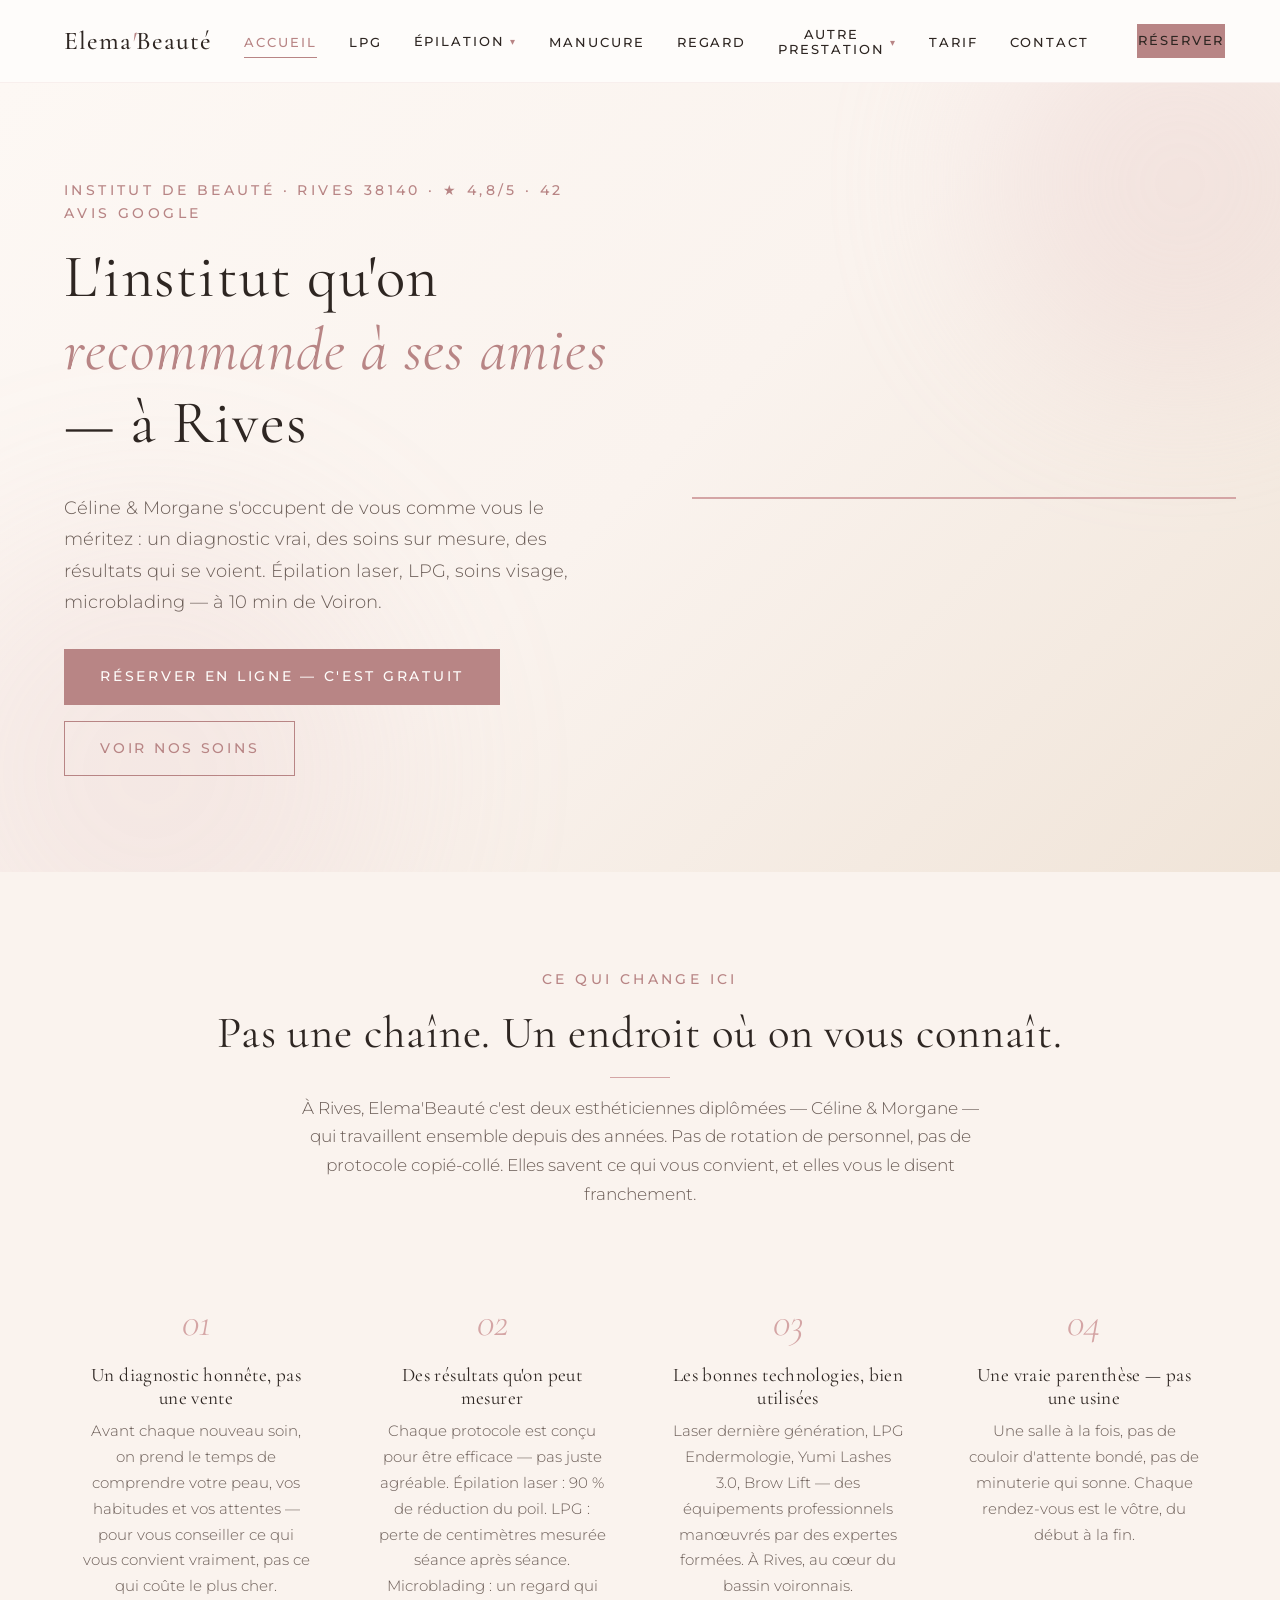
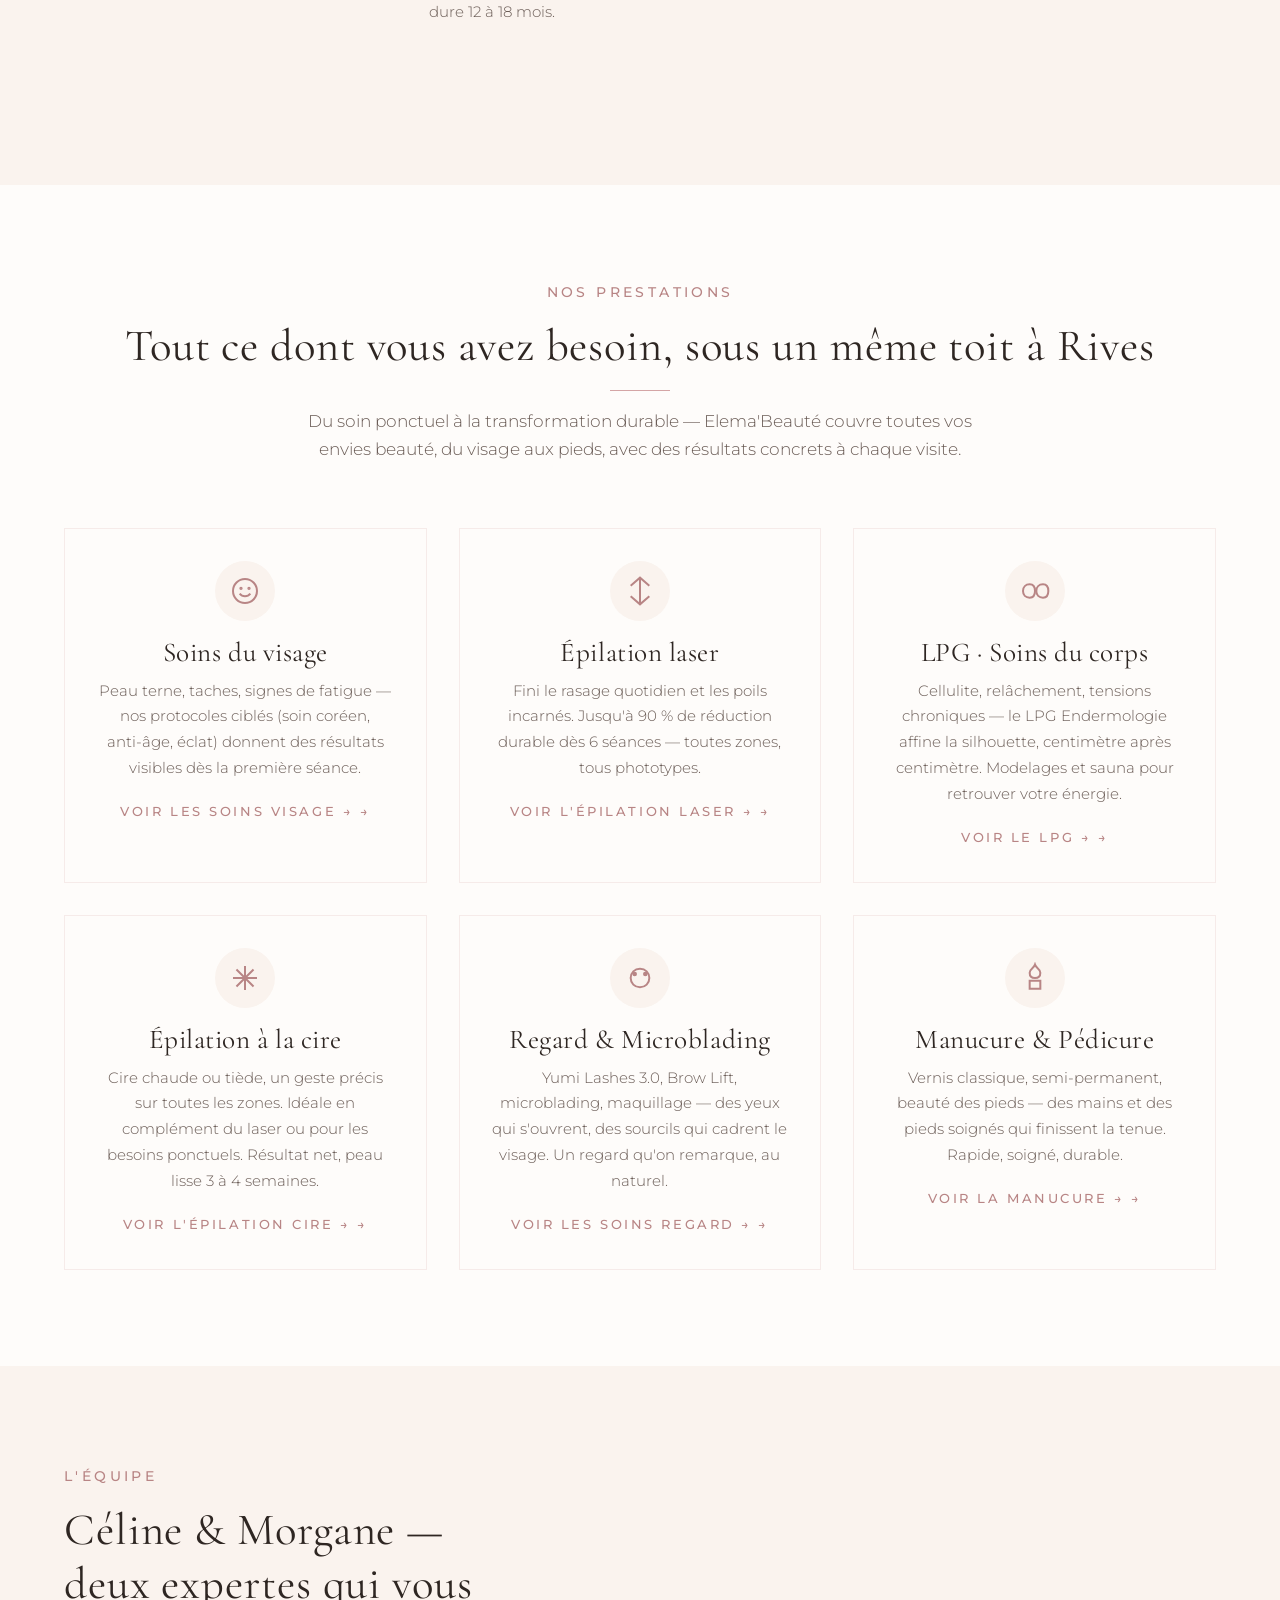
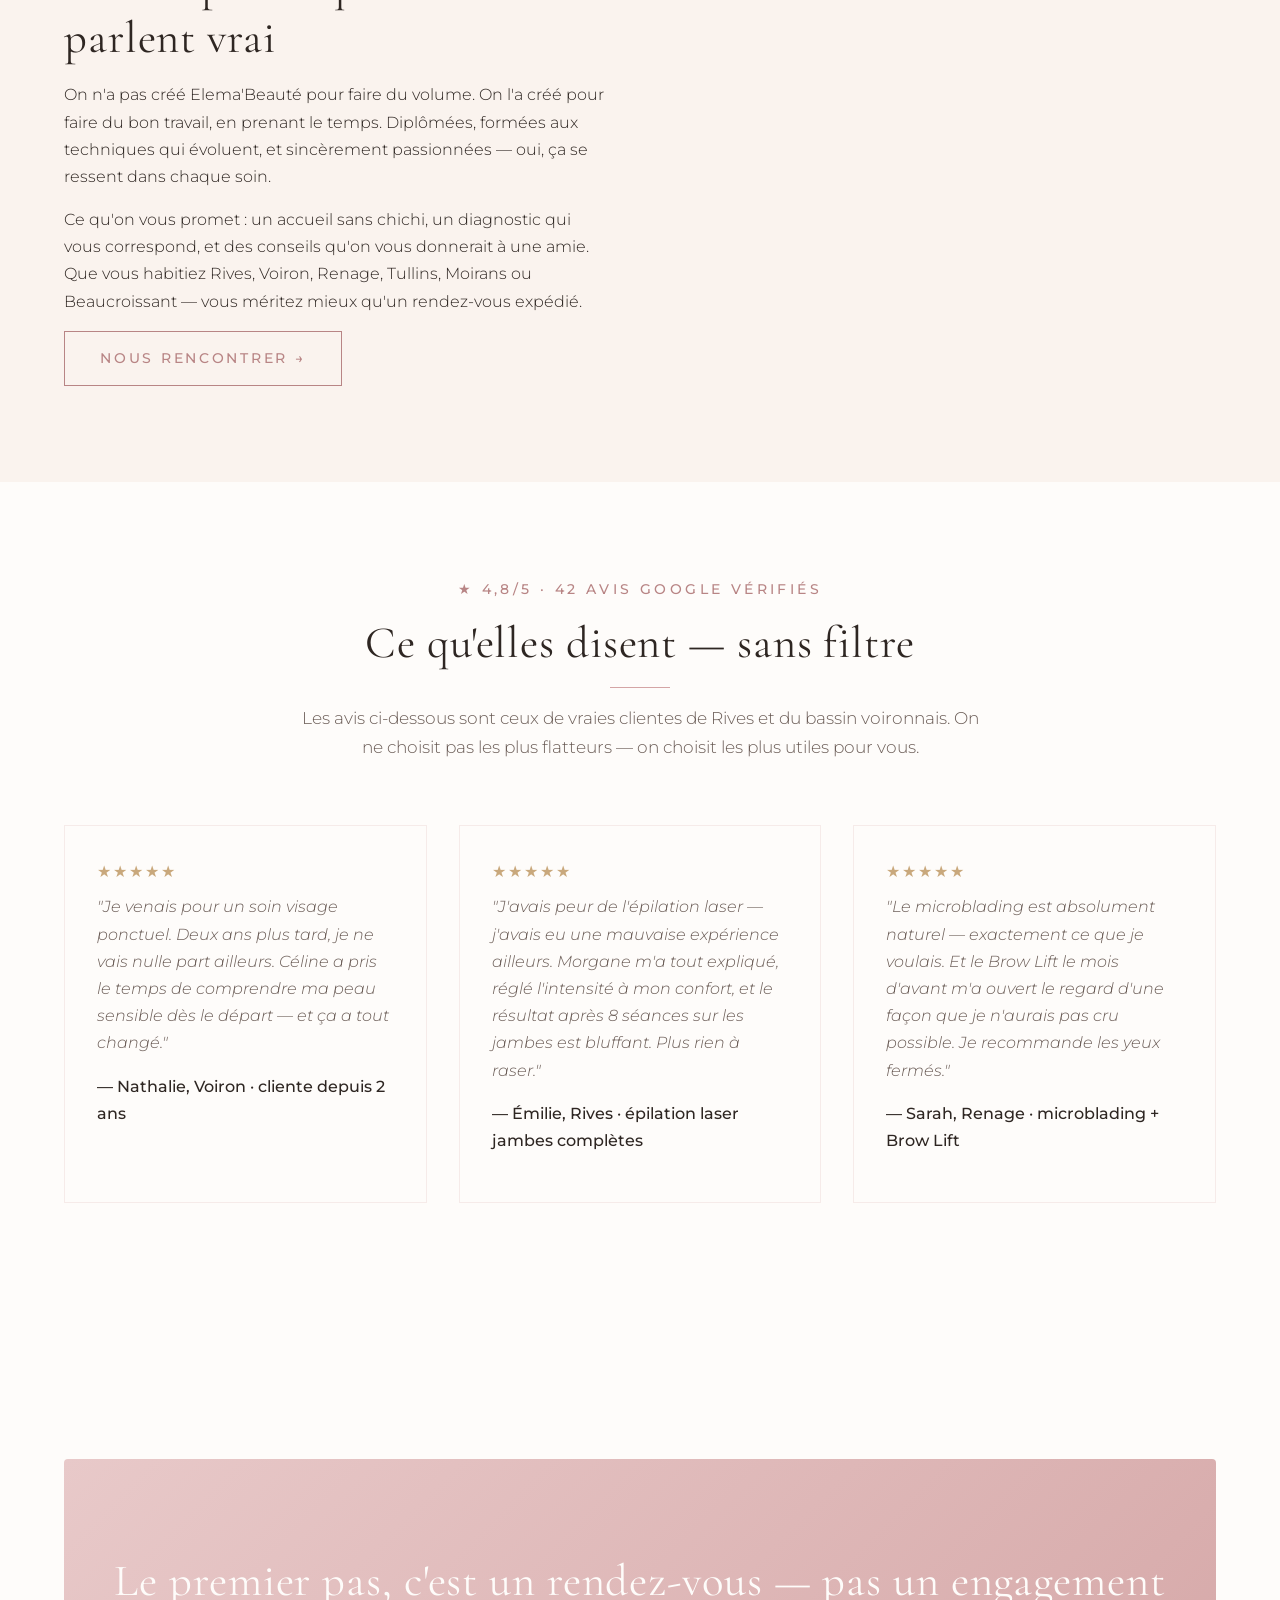
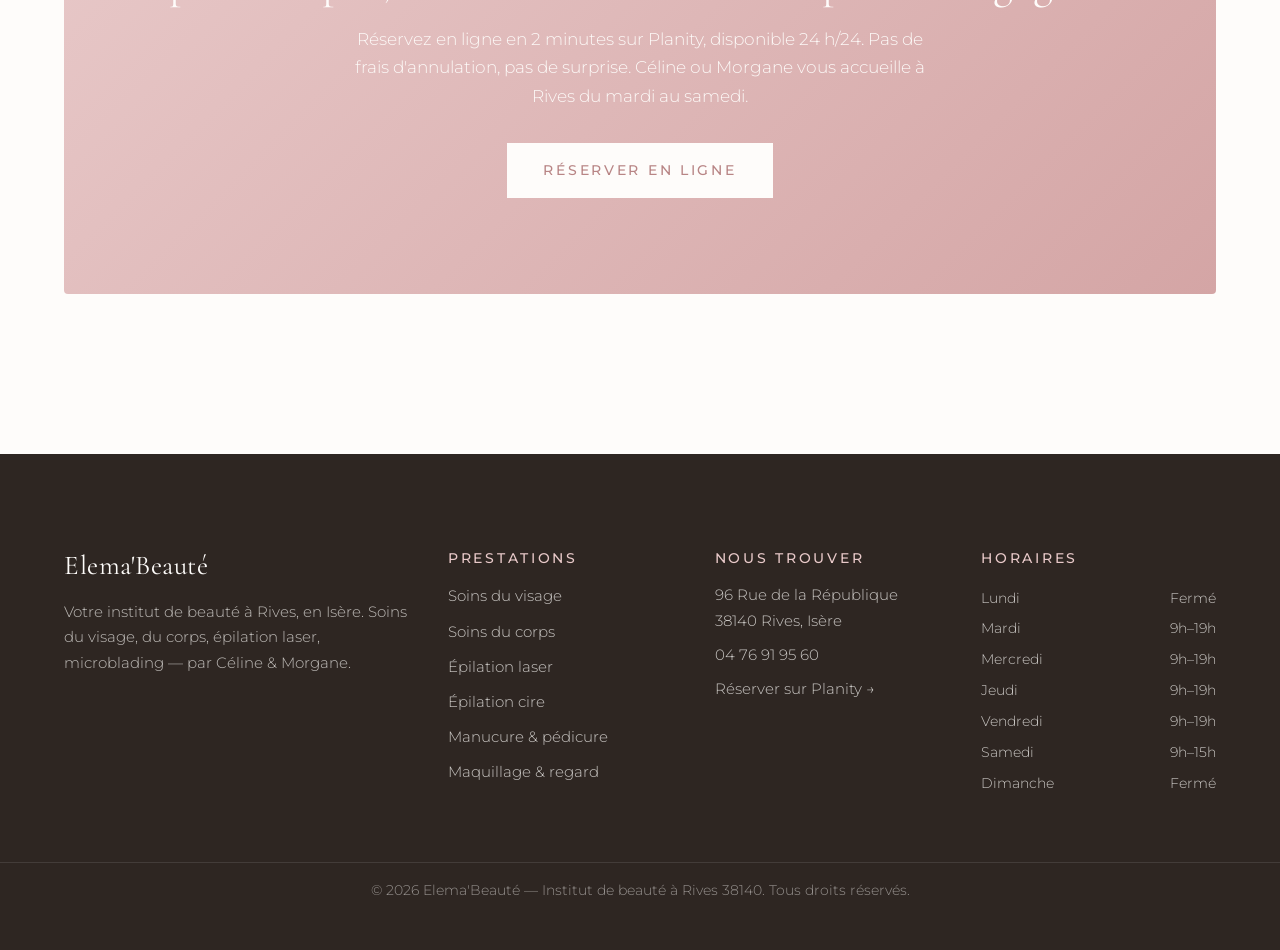
==== index.html @ 310590f3 "Réécriture complète du copywriting site-wide — BAB + Cialdini 13 pages réécrites avec une approche c" ====
<!DOCTYPE html>
<html lang="fr">
<head>
  <meta charset="UTF-8">
  <meta name="viewport" content="width=device-width, initial-scale=1.0">

  <!-- SEO Principal -->
  <title>Elema'Beauté — Institut de beauté à Rives 38140 | Soins, épilation laser, microblading</title>
  <meta name="description" content="Elema'Beauté, votre institut de beauté à Rives (38140). Soins du visage, épilation laser, microblading, modelages, Yumi Lashes. Céline & Morgane vous accueillent près de Voiron, Renage, Tullins. ★ 4,8/5">
  <meta name="keywords" content="institut de beauté Rives, esthéticienne Rives 38140, épilation laser Rives, soin visage Rives, microblading Isère, institut beauté Voiron, Yumi Lashes Rives">
  <meta name="author" content="Elema'Beauté">
  <meta name="robots" content="index, follow">
  <link rel="canonical" href="https://elemabeaute.fr/">

  <!-- Open Graph -->
  <meta property="og:title" content="Elema'Beauté — Institut de beauté à Rives 38140">
  <meta property="og:description" content="Soins du visage, épilation laser, microblading, modelages. Céline & Morgane vous accueillent à Rives, près de Voiron.">
  <meta property="og:type" content="website">
  <meta property="og:url" content="https://elemabeaute.fr/">
  <meta property="og:locale" content="fr_FR">
  <meta property="og:site_name" content="Elema'Beauté">

  <!-- Twitter -->
  <meta name="twitter:card" content="summary_large_image">
  <meta name="twitter:title" content="Elema'Beauté — Institut de beauté à Rives 38140">
  <meta name="twitter:description" content="Soins du visage, épilation laser, microblading, modelages. Céline & Morgane vous accueillent à Rives.">

  <!-- Géolocalisation -->
  <meta name="geo.region" content="FR-38">
  <meta name="geo.placename" content="Rives">
  <meta name="geo.position" content="45.353;5.503">
  <meta name="ICBM" content="45.353, 5.503">

  <!-- Polices -->
  <link rel="preconnect" href="https://fonts.googleapis.com">
  <link rel="preconnect" href="https://fonts.gstatic.com" crossorigin>
  <link href="https://fonts.googleapis.com/css2?family=Cormorant+Garamond:ital,wght@0,300;0,400;0,500;1,400&family=Montserrat:wght@300;400;500;600&display=swap" rel="stylesheet">

  <!-- Styles -->
  <link rel="stylesheet" href="css/style.css">

  <!-- Favicon (placeholder à remplacer) -->
  <link rel="icon" type="image/svg+xml" href="data:image/svg+xml,<svg xmlns='http://www.w3.org/2000/svg' viewBox='0 0 32 32'><text y='26' font-size='28'>🌸</text></svg>">

  <!-- Schema.org BeautySalon -->
  <script type="application/ld+json">
  {
    "@context": "https://schema.org",
    "@type": "BeautySalon",
    "@id": "https://elemabeaute.fr/#business",
    "name": "Elema'Beauté",
    "image": "https://elemabeaute.fr/images/institut-elema-beaute-rives.jpg",
    "url": "https://elemabeaute.fr/",
    "telephone": "+33476919560",
    "priceRange": "€€",
    "address": {
      "@type": "PostalAddress",
      "streetAddress": "96 Rue de la République",
      "addressLocality": "Rives",
      "postalCode": "38140",
      "addressRegion": "Isère",
      "addressCountry": "FR"
    },
    "geo": {
      "@type": "GeoCoordinates",
      "latitude": 45.353,
      "longitude": 5.503
    },
    "areaServed": [
      { "@type": "City", "name": "Rives" },
      { "@type": "City", "name": "Voiron" },
      { "@type": "City", "name": "Renage" },
      { "@type": "City", "name": "Beaucroissant" },
      { "@type": "City", "name": "Tullins" },
      { "@type": "City", "name": "Moirans" },
      { "@type": "City", "name": "Saint-Cassien" }
    ],
    "openingHoursSpecification": [
      { "@type": "OpeningHoursSpecification", "dayOfWeek": "Tuesday", "opens": "09:00", "closes": "19:00" },
      { "@type": "OpeningHoursSpecification", "dayOfWeek": "Wednesday", "opens": "09:00", "closes": "19:00" },
      { "@type": "OpeningHoursSpecification", "dayOfWeek": "Thursday", "opens": "09:00", "closes": "19:00" },
      { "@type": "OpeningHoursSpecification", "dayOfWeek": "Friday", "opens": "09:00", "closes": "19:00" },
      { "@type": "OpeningHoursSpecification", "dayOfWeek": "Saturday", "opens": "09:00", "closes": "15:00" }
    ],
    "aggregateRating": {
      "@type": "AggregateRating",
      "ratingValue": "4.8",
      "reviewCount": "42"
    },
    "sameAs": [
      "https://www.planity.com/elema-beaute-38140-rives"
    ],
    "hasOfferCatalog": {
      "@type": "OfferCatalog",
      "name": "Prestations Elema'Beauté",
      "itemListElement": [
        { "@type": "OfferCatalog", "name": "Soins du visage" },
        { "@type": "OfferCatalog", "name": "Épilation laser" },
        { "@type": "OfferCatalog", "name": "Épilation à la cire" },
        { "@type": "OfferCatalog", "name": "Manucure et pédicure" },
        { "@type": "OfferCatalog", "name": "Maquillage et regard" },
        { "@type": "OfferCatalog", "name": "Soins du corps et bien-être" }
      ]
    }
  }
  </script>
</head>
<body>

  <!-- Navigation -->
    <nav class="navbar" aria-label="Navigation principale">
    <div class="container">
      <a href="index.html" class="nav-logo">Elema<span>'</span>Beauté</a>
      <button class="nav-toggle" aria-label="Ouvrir le menu" aria-expanded="false"><span></span><span></span><span></span></button>
      <ul class="nav-menu">
        <li><a href="index.html" class="active">Accueil</a></li>
        <li><a href="lpg.html">LPG</a></li>
        <li class="has-dropdown">
          <button class="dropdown-toggle" aria-expanded="false" aria-haspopup="true">Épilation</button>
          <ul class="dropdown-menu">
            <li><a href="epilation-laser.html">Épilation laser</a></li>
            <li><a href="epilation.html">Épilation à la cire</a></li>
          </ul>
        </li>
        <li><a href="manucure-pedicure.html">Manucure</a></li>
        <li><a href="maquillage-regard.html">Regard</a></li>
        <li class="has-dropdown">
          <button class="dropdown-toggle" aria-expanded="false" aria-haspopup="true">Autre prestation</button>
          <ul class="dropdown-menu">
            <li><a href="microblading.html">Microblading</a></li>
            <li><a href="soins.html">Soins</a></li>
            <li><a href="sauna.html">Sauna</a></li>
            <li><a href="methode-amincissante.html">Méthode amincissante</a></li>
          </ul>
        </li>
        <li><a href="tarifs.html">Tarif</a></li>
        <li><a href="contact.html">Contact</a></li>
        <li class="nav-cta"><a href="https://www.planity.com/elema-beaute-38140-rives" target="_blank" rel="noopener" class="btn btn-primary">Réserver</a></li>
      </ul>
    </div>
  </nav>

  <!-- Hero -->
  <header class="hero">
    <div class="container">
      <div class="hero-content">
        <span class="eyebrow">Institut de beauté · Rives 38140 · ★ 4,8/5 · 42 avis Google</span>
        <h1>L'institut qu'on <span class="accent">recommande à ses amies</span> — à Rives</h1>
        <p class="hero-subtitle">Céline & Morgane s'occupent de vous comme vous le méritez : un diagnostic vrai, des soins sur mesure, des résultats qui se voient. Épilation laser, LPG, soins visage, microblading — à 10 min de Voiron.</p>
        <div class="hero-cta">
          <a href="https://www.planity.com/elema-beaute-38140-rives" target="_blank" rel="noopener" class="btn btn-primary">Réserver en ligne — c'est gratuit</a>
          <a href="#services" class="btn btn-outline">Voir nos soins</a>
        </div>
      </div>
      <div class="hero-image">
        <img src="images/hero-institut-elema-beaute-rives.jpg" alt="Institut de beauté Elema'Beauté à Rives en Isère — Céline et Morgane" loading="eager" onerror="this.style.display='none'">
      </div>
    </div>
  </header>

  <!-- Pourquoi nous -->
  <section class="section-cream">
    <div class="container">
      <span class="eyebrow text-center" style="display:block;text-align:center;">Ce qui change ici</span>
      <h2 class="section-title">Pas une chaîne. Un endroit où on vous connaît.</h2>
      <p class="section-intro">À Rives, Elema'Beauté c'est deux esthéticiennes diplômées — Céline & Morgane — qui travaillent ensemble depuis des années. Pas de rotation de personnel, pas de protocole copié-collé. Elles savent ce qui vous convient, et elles vous le disent franchement.</p>

      <div class="benefits-grid">
        <div class="benefit observe-fade">
          <span class="benefit-number">01</span>
          <h4>Un diagnostic honnête, pas une vente</h4>
          <p>Avant chaque nouveau soin, on prend le temps de comprendre votre peau, vos habitudes et vos attentes — pour vous conseiller ce qui vous convient vraiment, pas ce qui coûte le plus cher.</p>
        </div>
        <div class="benefit observe-fade">
          <span class="benefit-number">02</span>
          <h4>Des résultats qu'on peut mesurer</h4>
          <p>Chaque protocole est conçu pour être efficace — pas juste agréable. Épilation laser : 90 % de réduction du poil. LPG : perte de centimètres mesurée séance après séance. Microblading : un regard qui dure 12 à 18 mois.</p>
        </div>
        <div class="benefit observe-fade">
          <span class="benefit-number">03</span>
          <h4>Les bonnes technologies, bien utilisées</h4>
          <p>Laser dernière génération, LPG Endermologie, Yumi Lashes 3.0, Brow Lift — des équipements professionnels manœuvrés par des expertes formées. À Rives, au cœur du bassin voironnais.</p>
        </div>
        <div class="benefit observe-fade">
          <span class="benefit-number">04</span>
          <h4>Une vraie parenthèse — pas une usine</h4>
          <p>Une salle à la fois, pas de couloir d'attente bondé, pas de minuterie qui sonne. Chaque rendez-vous est le vôtre, du début à la fin.</p>
        </div>
      </div>
    </div>
  </section>

  <!-- Aperçu services -->
  <section id="services" class="section-white">
    <div class="container">
      <span class="eyebrow text-center" style="display:block;text-align:center;">Nos prestations</span>
      <h2 class="section-title">Tout ce dont vous avez besoin, sous un même toit à Rives</h2>
      <p class="section-intro">Du soin ponctuel à la transformation durable — Elema'Beauté couvre toutes vos envies beauté, du visage aux pieds, avec des résultats concrets à chaque visite.</p>

      <div class="services-grid">
        <article class="service-card observe-fade">
          <div class="service-card-icon">
            <svg width="32" height="32" viewBox="0 0 24 24" fill="none" stroke="currentColor" stroke-width="1.5"><circle cx="12" cy="12" r="9"/><path d="M8 14s1.5 2 4 2 4-2 4-2"/><circle cx="9" cy="10" r="0.5" fill="currentColor"/><circle cx="15" cy="10" r="0.5" fill="currentColor"/></svg>
          </div>
          <h3>Soins du visage</h3>
          <p>Peau terne, taches, signes de fatigue — nos protocoles ciblés (soin coréen, anti-âge, éclat) donnent des résultats visibles dès la première séance.</p>
          <a href="soins-visage.html">Voir les soins visage →</a>
        </article>

        <article class="service-card observe-fade">
          <div class="service-card-icon">
            <svg width="32" height="32" viewBox="0 0 24 24" fill="none" stroke="currentColor" stroke-width="1.5"><path d="M12 2v20M5 8l7-6 7 6M5 16l7 6 7-6"/></svg>
          </div>
          <h3>Épilation laser</h3>
          <p>Fini le rasage quotidien et les poils incarnés. Jusqu'à 90 % de réduction durable dès 6 séances — toutes zones, tous phototypes.</p>
          <a href="epilation-laser.html">Voir l'épilation laser →</a>
        </article>

        <article class="service-card observe-fade">
          <div class="service-card-icon">
            <svg width="32" height="32" viewBox="0 0 24 24" fill="none" stroke="currentColor" stroke-width="1.5"><path d="M3 12c0-3 2-5 5-5s4 2 4 5-1 5-4 5-5-2-5-5z"/><path d="M13 12c0-3 2-5 5-5s4 2 4 5-1 5-4 5-5-2-5-5z"/></svg>
          </div>
          <h3>LPG · Soins du corps</h3>
          <p>Cellulite, relâchement, tensions chroniques — le LPG Endermologie affine la silhouette, centimètre après centimètre. Modelages et sauna pour retrouver votre énergie.</p>
          <a href="lpg.html">Voir le LPG →</a>
        </article>

        <article class="service-card observe-fade">
          <div class="service-card-icon">
            <svg width="32" height="32" viewBox="0 0 24 24" fill="none" stroke="currentColor" stroke-width="1.5"><path d="M12 3v18M3 12h18M5.6 5.6l12.8 12.8M18.4 5.6L5.6 18.4"/></svg>
          </div>
          <h3>Épilation à la cire</h3>
          <p>Cire chaude ou tiède, un geste précis sur toutes les zones. Idéale en complément du laser ou pour les besoins ponctuels. Résultat net, peau lisse 3 à 4 semaines.</p>
          <a href="epilation.html">Voir l'épilation cire →</a>
        </article>

        <article class="service-card observe-fade">
          <div class="service-card-icon">
            <svg width="32" height="32" viewBox="0 0 24 24" fill="none" stroke="currentColor" stroke-width="1.5"><path d="M5 12c0-4 3-7 7-7s7 3 7 7"/><path d="M5 12c0 4 3 7 7 7s7-3 7-7"/><circle cx="8" cy="9" r="1" fill="currentColor"/><circle cx="16" cy="9" r="1" fill="currentColor"/></svg>
          </div>
          <h3>Regard & Microblading</h3>
          <p>Yumi Lashes 3.0, Brow Lift, microblading, maquillage — des yeux qui s'ouvrent, des sourcils qui cadrent le visage. Un regard qu'on remarque, au naturel.</p>
          <a href="maquillage-regard.html">Voir les soins regard →</a>
        </article>

        <article class="service-card observe-fade">
          <div class="service-card-icon">
            <svg width="32" height="32" viewBox="0 0 24 24" fill="none" stroke="currentColor" stroke-width="1.5"><path d="M12 2c1 3 4 3 4 6s-2 4-4 4-4-1-4-4 3-3 4-6z"/><path d="M8 14h8v6H8z"/></svg>
          </div>
          <h3>Manucure & Pédicure</h3>
          <p>Vernis classique, semi-permanent, beauté des pieds — des mains et des pieds soignés qui finissent la tenue. Rapide, soigné, durable.</p>
          <a href="manucure-pedicure.html">Voir la manucure →</a>
        </article>
      </div>
    </div>
  </section>

  <!-- L'équipe / aperçu -->
  <section class="section-cream">
    <div class="container">
      <div class="two-col-aligned-center">
        <div>
          <span class="eyebrow">L'équipe</span>
          <h2>Céline & Morgane —<br>deux expertes qui vous parlent vrai</h2>
          <p>On n'a pas créé Elema'Beauté pour faire du volume. On l'a créé pour faire du bon travail, en prenant le temps. Diplômées, formées aux techniques qui évoluent, et sincèrement passionnées — oui, ça se ressent dans chaque soin.</p>
          <p>Ce qu'on vous promet : un accueil sans chichi, un diagnostic qui vous correspond, et des conseils qu'on vous donnerait à une amie. Que vous habitiez Rives, Voiron, Renage, Tullins, Moirans ou Beaucroissant — vous méritez mieux qu'un rendez-vous expédié.</p>
          <a href="institut.html" class="btn btn-outline">Nous rencontrer →</a>
        </div>
        <div>
          <img src="images/equipe-elema-beaute-rives.jpg" alt="Céline et Morgane, esthéticiennes de l'institut Elema'Beauté à Rives" loading="lazy" onerror="this.style.display='none'" class="rounded-image">
        </div>
      </div>
    </div>
  </section>

  <!-- Avis clients -->
  <section class="section-white">
    <div class="container">
      <span class="eyebrow text-center" style="display:block;text-align:center;">★ 4,8/5 · 42 avis Google vérifiés</span>
      <h2 class="section-title">Ce qu'elles disent — sans filtre</h2>
      <p class="section-intro">Les avis ci-dessous sont ceux de vraies clientes de Rives et du bassin voironnais. On ne choisit pas les plus flatteurs — on choisit les plus utiles pour vous.</p>

      <div class="testimonials">
        <div class="testimonial observe-fade">
          <div class="testimonial-stars">★★★★★</div>
          <p class="testimonial-text">"Je venais pour un soin visage ponctuel. Deux ans plus tard, je ne vais nulle part ailleurs. Céline a pris le temps de comprendre ma peau sensible dès le départ — et ça a tout changé."</p>
          <p class="testimonial-author">— Nathalie, Voiron · cliente depuis 2 ans</p>
        </div>
        <div class="testimonial observe-fade">
          <div class="testimonial-stars">★★★★★</div>
          <p class="testimonial-text">"J'avais peur de l'épilation laser — j'avais eu une mauvaise expérience ailleurs. Morgane m'a tout expliqué, réglé l'intensité à mon confort, et le résultat après 8 séances sur les jambes est bluffant. Plus rien à raser."</p>
          <p class="testimonial-author">— Émilie, Rives · épilation laser jambes complètes</p>
        </div>
        <div class="testimonial observe-fade">
          <div class="testimonial-stars">★★★★★</div>
          <p class="testimonial-text">"Le microblading est absolument naturel — exactement ce que je voulais. Et le Brow Lift le mois d'avant m'a ouvert le regard d'une façon que je n'aurais pas cru possible. Je recommande les yeux fermés."</p>
          <p class="testimonial-author">— Sarah, Renage · microblading + Brow Lift</p>
        </div>
      </div>
    </div>
  </section>

  <!-- CTA Block -->
  <section class="section-white">
    <div class="container">
      <div class="cta-block">
        <h2>Le premier pas, c'est un rendez-vous — pas un engagement</h2>
        <p>Réservez en ligne en 2 minutes sur Planity, disponible 24 h/24. Pas de frais d'annulation, pas de surprise. Céline ou Morgane vous accueille à Rives du mardi au samedi.</p>
        <a href="https://www.planity.com/elema-beaute-38140-rives" target="_blank" rel="noopener" class="btn btn-primary">Réserver en ligne</a>
      </div>
    </div>
  </section>

  <!-- Footer -->
  <footer class="footer">
    <div class="container">
      <div class="footer-brand">
        <h3>Elema'Beauté</h3>
        <p>Votre institut de beauté à Rives, en Isère. Soins du visage, du corps, épilation laser, microblading — par Céline & Morgane.</p>
      </div>

      <div>
        <h4>Prestations</h4>
        <ul>
          <li><a href="soins-visage.html">Soins du visage</a></li>
          <li><a href="soins-corps.html">Soins du corps</a></li>
          <li><a href="epilation-laser.html">Épilation laser</a></li>
          <li><a href="epilation.html">Épilation cire</a></li>
          <li><a href="manucure-pedicure.html">Manucure & pédicure</a></li>
          <li><a href="maquillage-regard.html">Maquillage & regard</a></li>
        </ul>
      </div>

      <div class="footer-contact">
        <h4>Nous trouver</h4>
        <p>96 Rue de la République<br>38140 Rives, Isère</p>
        <p><a href="tel:+33476919560">04 76 91 95 60</a></p>
        <p><a href="https://www.planity.com/elema-beaute-38140-rives" target="_blank" rel="noopener">Réserver sur Planity →</a></p>
      </div>

      <div>
        <h4>Horaires</h4>
        <div class="footer-hours">
          <div><span>Lundi</span><span>Fermé</span></div>
          <div><span>Mardi</span><span>9h–19h</span></div>
          <div><span>Mercredi</span><span>9h–19h</span></div>
          <div><span>Jeudi</span><span>9h–19h</span></div>
          <div><span>Vendredi</span><span>9h–19h</span></div>
          <div><span>Samedi</span><span>9h–15h</span></div>
          <div><span>Dimanche</span><span>Fermé</span></div>
        </div>
      </div>
    </div>

    <div class="footer-bottom">
      <p>© <span id="current-year"></span> Elema'Beauté — Institut de beauté à Rives 38140. Tous droits réservés.</p>
    </div>
  </footer>

  <script src="js/main.js" defer></script>
</body>
</html>
---- css/style.css ----
/* ============================================
   ELEMA'BEAUTÉ — Feuille de style globale
   Institut de beauté à Rives (38140)
   ============================================ */

/* -------- Variables : charte rose poudré -------- */
:root {
  /* Palette */
  --rose-poudre: #d4a5a5;
  --rose-poudre-clair: #e8c9c9;
  --rose-poudre-fonce: #b88585;
  --vieux-rose: #c08989;
  --creme: #faf3ee;
  --creme-clair: #fdf8f4;
  --beige: #f0e4d8;
  --blanc-casse: #fefcfa;
  --noir-doux: #2e2622;
  --gris-doux: #6b5d57;
  --gris-clair: #b8a9a3;
  --dore: #c9a87c;

  /* Typographie */
  --font-serif: 'Cormorant Garamond', 'Times New Roman', serif;
  --font-sans: 'Montserrat', -apple-system, BlinkMacSystemFont, sans-serif;

  /* Espacements */
  --space-xs: 0.5rem;
  --space-sm: 1rem;
  --space-md: 2rem;
  --space-lg: 4rem;
  --space-xl: 6rem;

  /* Conteneur */
  --container-max: 1200px;
  --container-pad: 1.5rem;

  /* Transitions */
  --transition-fast: 0.2s ease;
  --transition: 0.35s ease;

  /* Ombres douces */
  --shadow-soft: 0 4px 20px rgba(180, 130, 130, 0.08);
  --shadow-medium: 0 10px 40px rgba(180, 130, 130, 0.12);
}

/* -------- Reset & base -------- */
*, *::before, *::after {
  box-sizing: border-box;
  margin: 0;
  padding: 0;
}

html {
  scroll-behavior: smooth;
  font-size: 16px;
}

body {
  font-family: var(--font-sans);
  font-weight: 300;
  font-size: 1rem;
  line-height: 1.7;
  color: var(--noir-doux);
  background-color: var(--blanc-casse);
  -webkit-font-smoothing: antialiased;
  -moz-osx-font-smoothing: grayscale;
}

img {
  max-width: 100%;
  height: auto;
  display: block;
}

a {
  color: var(--rose-poudre-fonce);
  text-decoration: none;
  transition: color var(--transition-fast);
}

a:hover {
  color: var(--vieux-rose);
}

/* -------- Typographie -------- */
h1, h2, h3, h4, h5, h6 {
  font-family: var(--font-serif);
  font-weight: 400;
  line-height: 1.2;
  color: var(--noir-doux);
  letter-spacing: 0.02em;
}

h1 {
  font-size: clamp(2.2rem, 5vw, 3.8rem);
  margin-bottom: var(--space-md);
}

h2 {
  font-size: clamp(1.8rem, 4vw, 2.8rem);
  margin-bottom: var(--space-sm);
}

h3 {
  font-size: clamp(1.3rem, 2.5vw, 1.7rem);
  margin-bottom: var(--space-sm);
}

h4 {
  font-size: 1.2rem;
  margin-bottom: var(--space-xs);
}

p {
  margin-bottom: var(--space-sm);
}

.eyebrow {
  font-family: var(--font-sans);
  font-size: 0.85rem;
  font-weight: 500;
  letter-spacing: 0.25em;
  text-transform: uppercase;
  color: var(--rose-poudre-fonce);
  margin-bottom: var(--space-sm);
  display: inline-block;
}

.section-title {
  text-align: center;
  margin-bottom: var(--space-sm);
}

.section-title::after {
  content: "";
  display: block;
  width: 60px;
  height: 1px;
  background-color: var(--rose-poudre);
  margin: var(--space-sm) auto 0;
}

.section-intro {
  text-align: center;
  max-width: 700px;
  margin: 0 auto var(--space-lg);
  color: var(--gris-doux);
  font-size: 1.05rem;
}

/* -------- Conteneur -------- */
.container {
  max-width: var(--container-max);
  margin: 0 auto;
  padding: 0 var(--container-pad);
}

.container-narrow {
  max-width: 900px;
  margin: 0 auto;
  padding: 0 var(--container-pad);
}

section {
  padding: var(--space-xl) 0;
}

/* -------- Boutons -------- */
.btn {
  display: inline-block;
  padding: 0.95rem 2.2rem;
  font-family: var(--font-sans);
  font-size: 0.85rem;
  font-weight: 500;
  letter-spacing: 0.2em;
  text-transform: uppercase;
  text-decoration: none;
  border: 1px solid transparent;
  cursor: pointer;
  transition: all var(--transition);
}

.btn-primary {
  background-color: var(--rose-poudre-fonce);
  color: var(--blanc-casse);
  border-color: var(--rose-poudre-fonce);
}

.btn-primary:hover {
  background-color: var(--vieux-rose);
  color: var(--blanc-casse);
  transform: translateY(-2px);
  box-shadow: var(--shadow-medium);
}

.btn-outline {
  background-color: transparent;
  color: var(--rose-poudre-fonce);
  border-color: var(--rose-poudre-fonce);
}

.btn-outline:hover {
  background-color: var(--rose-poudre-fonce);
  color: var(--blanc-casse);
}

.btn-ghost {
  background: transparent;
  color: var(--noir-doux);
  border-color: transparent;
  padding: 0.5rem 1rem;
}

.btn-ghost:hover {
  color: var(--rose-poudre-fonce);
}

/* -------- Navigation -------- */
.navbar {
  position: sticky;
  top: 0;
  z-index: 100;
  background-color: rgba(254, 252, 250, 0.96);
  backdrop-filter: blur(10px);
  border-bottom: 1px solid rgba(212, 165, 165, 0.15);
  padding: 1.2rem 0;
}

.navbar .container {
  display: flex;
  justify-content: space-between;
  align-items: center;
  gap: var(--space-md);
}

.nav-logo {
  font-family: var(--font-serif);
  font-size: 1.6rem;
  font-weight: 500;
  color: var(--noir-doux);
  letter-spacing: 0.04em;
  text-decoration: none;
}

.nav-logo span {
  color: var(--rose-poudre-fonce);
  font-style: italic;
}

.nav-menu {
  display: flex;
  list-style: none;
  gap: 2rem;
  align-items: center;
}

.nav-menu a {
  font-family: var(--font-sans);
  font-size: 0.8rem;
  font-weight: 500;
  letter-spacing: 0.15em;
  text-transform: uppercase;
  color: var(--noir-doux);
  position: relative;
  padding: 0.3rem 0;
}

.nav-menu a:hover,
.nav-menu a.active {
  color: var(--rose-poudre-fonce);
}

.nav-menu a.active::after {
  content: "";
  position: absolute;
  bottom: -4px;
  left: 0;
  right: 0;
  height: 1px;
  background-color: var(--rose-poudre-fonce);
}

/* -------- Dropdown menu -------- */
.has-dropdown {
  position: relative;
}

.dropdown-toggle {
  display: inline-flex;
  align-items: center;
  gap: 0.35rem;
  cursor: pointer;
  background: none;
  border: none;
  font-family: var(--font-sans);
  font-size: 0.8rem;
  font-weight: 500;
  letter-spacing: 0.15em;
  text-transform: uppercase;
  color: var(--noir-doux);
  padding: 0.3rem 0;
  transition: color var(--transition-fast);
}

.dropdown-toggle::after {
  content: "▾";
  font-size: 0.65rem;
  transition: transform var(--transition-fast);
  color: var(--rose-poudre-fonce);
}

.has-dropdown.open .dropdown-toggle::after {
  transform: rotate(-180deg);
}

.dropdown-toggle:hover,
.has-dropdown.active-parent .dropdown-toggle {
  color: var(--rose-poudre-fonce);
}

.dropdown-menu {
  position: absolute;
  top: 100%;
  left: 50%;
  transform: translateX(-50%) translateY(-10px);
  min-width: 220px;
  background-color: var(--blanc-casse);
  border: 1px solid rgba(212, 165, 165, 0.2);
  box-shadow: var(--shadow-medium);
  padding: 0.6rem 0;
  list-style: none;
  opacity: 0;
  visibility: hidden;
  transition: opacity var(--transition-fast), transform var(--transition-fast), visibility var(--transition-fast);
  margin-top: 0.9rem;
  z-index: 200;
}

.has-dropdown:hover .dropdown-menu,
.has-dropdown.open .dropdown-menu,
.has-dropdown:focus-within .dropdown-menu {
  opacity: 1;
  visibility: visible;
  transform: translateX(-50%) translateY(0);
}

.dropdown-menu li {
  width: 100%;
}

.dropdown-menu a {
  display: block;
  padding: 0.65rem 1.4rem;
  color: var(--noir-doux);
  font-size: 0.8rem;
  letter-spacing: 0.15em;
  text-transform: uppercase;
  white-space: nowrap;
  border-left: 2px solid transparent;
  transition: all var(--transition-fast);
}

.dropdown-menu a:hover,
.dropdown-menu a.active {
  color: var(--rose-poudre-fonce);
  background-color: var(--creme-clair);
  border-left-color: var(--rose-poudre-fonce);
}

.nav-toggle {
  display: none;
  background: none;
  border: none;
  cursor: pointer;
  padding: 0.5rem;
  flex-direction: column;
  gap: 5px;
}

.nav-toggle span {
  display: block;
  width: 25px;
  height: 2px;
  background-color: var(--noir-doux);
  transition: var(--transition);
}

.nav-cta {
  margin-left: 1rem;
}

/* -------- Hero -------- */
.hero {
  position: relative;
  min-height: 80vh;
  display: flex;
  align-items: center;
  background: linear-gradient(135deg, var(--creme-clair) 0%, var(--creme) 50%, var(--beige) 100%);
  overflow: hidden;
  padding: var(--space-xl) 0;
}

.hero::before {
  content: "";
  position: absolute;
  top: -100px;
  right: -100px;
  width: 400px;
  height: 400px;
  background-color: var(--rose-poudre-clair);
  border-radius: 50%;
  opacity: 0.3;
  filter: blur(80px);
}

.hero::after {
  content: "";
  position: absolute;
  bottom: -150px;
  left: -100px;
  width: 500px;
  height: 500px;
  background-color: var(--rose-poudre);
  border-radius: 50%;
  opacity: 0.15;
  filter: blur(100px);
}

.hero .container {
  position: relative;
  z-index: 2;
  display: grid;
  grid-template-columns: 1fr 1fr;
  gap: var(--space-lg);
  align-items: center;
}

.hero-content h1 {
  margin-bottom: var(--space-md);
}

.hero-content h1 .accent {
  color: var(--rose-poudre-fonce);
  font-style: italic;
}

.hero-subtitle {
  font-size: 1.15rem;
  color: var(--gris-doux);
  margin-bottom: var(--space-md);
  max-width: 540px;
}

.hero-cta {
  display: flex;
  gap: var(--space-sm);
  flex-wrap: wrap;
}

.hero-image {
  position: relative;
}

.hero-image img {
  border-radius: 4px;
  box-shadow: var(--shadow-medium);
}

.hero-image::before {
  content: "";
  position: absolute;
  top: 20px;
  left: 20px;
  right: -20px;
  bottom: -20px;
  border: 1px solid var(--rose-poudre);
  z-index: -1;
}

/* Hero secondaire (pages internes) */
.page-hero {
  background: linear-gradient(135deg, var(--creme-clair) 0%, var(--creme) 100%);
  padding: var(--space-lg) 0;
  text-align: center;
  position: relative;
  overflow: hidden;
}

.page-hero::before {
  content: "";
  position: absolute;
  top: -50px;
  right: -80px;
  width: 250px;
  height: 250px;
  background-color: var(--rose-poudre-clair);
  border-radius: 50%;
  opacity: 0.3;
  filter: blur(60px);
}

.page-hero .container {
  position: relative;
  z-index: 2;
}

.page-hero h1 {
  margin-bottom: var(--space-sm);
}

.page-hero p {
  max-width: 700px;
  margin: 0 auto;
  color: var(--gris-doux);
  font-size: 1.1rem;
}

.breadcrumb {
  font-size: 0.85rem;
  color: var(--gris-clair);
  margin-bottom: var(--space-sm);
}

.breadcrumb a {
  color: var(--gris-doux);
}

/* -------- Sections alternées -------- */
.section-cream {
  background-color: var(--creme);
}

.section-rose {
  background-color: var(--creme-clair);
}

.section-white {
  background-color: var(--blanc-casse);
}

/* -------- Cards services -------- */
.services-grid {
  display: grid;
  grid-template-columns: repeat(auto-fit, minmax(280px, 1fr));
  gap: var(--space-md);
  margin-top: var(--space-md);
}

.service-card {
  background-color: var(--blanc-casse);
  padding: var(--space-md);
  border: 1px solid rgba(212, 165, 165, 0.2);
  transition: all var(--transition);
  text-align: center;
}

.service-card:hover {
  transform: translateY(-5px);
  box-shadow: var(--shadow-medium);
  border-color: var(--rose-poudre);
}

.service-card-icon {
  width: 60px;
  height: 60px;
  margin: 0 auto var(--space-sm);
  display: flex;
  align-items: center;
  justify-content: center;
  background-color: var(--creme);
  border-radius: 50%;
  color: var(--rose-poudre-fonce);
}

.service-card h3 {
  margin-bottom: var(--space-xs);
}

.service-card p {
  color: var(--gris-doux);
  font-size: 0.95rem;
  margin-bottom: var(--space-sm);
}

.service-card a {
  font-family: var(--font-sans);
  font-size: 0.8rem;
  font-weight: 500;
  letter-spacing: 0.2em;
  text-transform: uppercase;
  color: var(--rose-poudre-fonce);
}

.service-card a::after {
  content: " →";
}

/* -------- Tableau prix -------- */
.pricing-table {
  margin: var(--space-md) 0;
  background-color: var(--blanc-casse);
  border: 1px solid rgba(212, 165, 165, 0.2);
  padding: var(--space-md);
}

.pricing-table h3 {
  color: var(--rose-poudre-fonce);
  border-bottom: 1px solid var(--rose-poudre-clair);
  padding-bottom: var(--space-xs);
  margin-bottom: var(--space-sm);
}

.pricing-row {
  display: flex;
  justify-content: space-between;
  align-items: baseline;
  padding: 0.8rem 0;
  border-bottom: 1px dashed rgba(212, 165, 165, 0.2);
  gap: var(--space-sm);
}

.pricing-row:last-child {
  border-bottom: none;
}

.pricing-info {
  flex: 1;
}

.pricing-name {
  font-weight: 500;
  color: var(--noir-doux);
}

.pricing-duration {
  font-size: 0.85rem;
  color: var(--gris-clair);
  display: block;
  margin-top: 2px;
}

.pricing-price {
  font-family: var(--font-serif);
  font-size: 1.3rem;
  color: var(--rose-poudre-fonce);
  font-weight: 500;
  white-space: nowrap;
}

/* -------- Benefits / Listes valorisées -------- */
.benefits-grid {
  display: grid;
  grid-template-columns: repeat(auto-fit, minmax(250px, 1fr));
  gap: var(--space-md);
  margin: var(--space-md) 0;
}

.benefit {
  text-align: center;
  padding: var(--space-sm);
}

.benefit-number {
  font-family: var(--font-serif);
  font-size: 2.5rem;
  color: var(--rose-poudre);
  font-style: italic;
  display: block;
  margin-bottom: var(--space-xs);
}

.benefit h4 {
  margin-bottom: var(--space-xs);
}

.benefit p {
  color: var(--gris-doux);
  font-size: 0.95rem;
}

/* Liste check */
.check-list {
  list-style: none;
  margin: var(--space-sm) 0;
}

.check-list li {
  padding: 0.5rem 0 0.5rem 2rem;
  position: relative;
  color: var(--noir-doux);
}

.check-list li::before {
  content: "✓";
  position: absolute;
  left: 0;
  color: var(--rose-poudre-fonce);
  font-weight: 500;
}

/* -------- Étapes / déroulé -------- */
.steps {
  display: grid;
  grid-template-columns: repeat(auto-fit, minmax(220px, 1fr));
  gap: var(--space-md);
  margin: var(--space-md) 0;
  counter-reset: step;
}

.step {
  text-align: center;
  position: relative;
  padding: var(--space-md) var(--space-sm);
}

.step::before {
  counter-increment: step;
  content: counter(step, decimal-leading-zero);
  font-family: var(--font-serif);
  font-style: italic;
  font-size: 3rem;
  color: var(--rose-poudre);
  opacity: 0.6;
  display: block;
  margin-bottom: var(--space-xs);
}

.step h4 {
  margin-bottom: var(--space-xs);
}

.step p {
  color: var(--gris-doux);
  font-size: 0.95rem;
}

/* -------- FAQ -------- */
.faq {
  max-width: 800px;
  margin: 0 auto;
}

.faq-item {
  border-bottom: 1px solid rgba(212, 165, 165, 0.3);
  padding: var(--space-sm) 0;
}

.faq-question {
  width: 100%;
  background: none;
  border: none;
  text-align: left;
  font-family: var(--font-serif);
  font-size: 1.15rem;
  color: var(--noir-doux);
  cursor: pointer;
  padding: 0.5rem 0;
  display: flex;
  justify-content: space-between;
  align-items: center;
  gap: var(--space-sm);
  transition: color var(--transition-fast);
}

.faq-question:hover {
  color: var(--rose-poudre-fonce);
}

.faq-question::after {
  content: "+";
  font-size: 1.5rem;
  color: var(--rose-poudre-fonce);
  transition: transform var(--transition);
  flex-shrink: 0;
}

.faq-item.open .faq-question::after {
  transform: rotate(45deg);
}

.faq-answer {
  max-height: 0;
  overflow: hidden;
  transition: max-height var(--transition), padding var(--transition);
  color: var(--gris-doux);
  line-height: 1.7;
}

.faq-item.open .faq-answer {
  max-height: 500px;
  padding: 0.5rem 0 var(--space-sm);
}

/* -------- Témoignages -------- */
.testimonials {
  display: grid;
  grid-template-columns: repeat(auto-fit, minmax(280px, 1fr));
  gap: var(--space-md);
  margin-top: var(--space-md);
}

.testimonial {
  background-color: var(--blanc-casse);
  padding: var(--space-md);
  border: 1px solid rgba(212, 165, 165, 0.2);
  position: relative;
}

.testimonial::before {
  content: """;
  position: absolute;
  top: -10px;
  left: 20px;
  font-family: var(--font-serif);
  font-size: 5rem;
  color: var(--rose-poudre);
  line-height: 1;
}

.testimonial-stars {
  color: var(--dore);
  margin-bottom: var(--space-xs);
  letter-spacing: 2px;
}

.testimonial-text {
  font-style: italic;
  color: var(--gris-doux);
  margin-bottom: var(--space-sm);
  line-height: 1.7;
}

.testimonial-author {
  font-weight: 500;
  color: var(--noir-doux);
}

/* -------- CTA Block -------- */
.cta-block {
  background: linear-gradient(135deg, var(--rose-poudre-clair) 0%, var(--rose-poudre) 100%);
  padding: var(--space-xl) var(--space-md);
  text-align: center;
  color: var(--blanc-casse);
  border-radius: 4px;
  margin: var(--space-lg) 0;
}

.cta-block h2 {
  color: var(--blanc-casse);
  margin-bottom: var(--space-sm);
}

.cta-block p {
  color: rgba(254, 252, 250, 0.95);
  margin-bottom: var(--space-md);
  font-size: 1.05rem;
  max-width: 600px;
  margin-left: auto;
  margin-right: auto;
}

.cta-block .btn-primary {
  background-color: var(--blanc-casse);
  color: var(--rose-poudre-fonce);
  border-color: var(--blanc-casse);
}

.cta-block .btn-primary:hover {
  background-color: var(--noir-doux);
  color: var(--blanc-casse);
  border-color: var(--noir-doux);
}

/* -------- Footer -------- */
.footer {
  background-color: var(--noir-doux);
  color: var(--blanc-casse);
  padding: var(--space-xl) 0 var(--space-md);
}

.footer .container {
  display: grid;
  grid-template-columns: 1.5fr 1fr 1fr 1fr;
  gap: var(--space-md);
  margin-bottom: var(--space-lg);
}

.footer-brand h3 {
  color: var(--blanc-casse);
  font-family: var(--font-serif);
  margin-bottom: var(--space-sm);
}

.footer-brand p {
  color: rgba(254, 252, 250, 0.7);
  font-size: 0.95rem;
}

.footer h4 {
  font-family: var(--font-sans);
  font-size: 0.85rem;
  letter-spacing: 0.2em;
  text-transform: uppercase;
  color: var(--rose-poudre-clair);
  margin-bottom: var(--space-sm);
  font-weight: 500;
}

.footer ul {
  list-style: none;
}

.footer ul li {
  margin-bottom: 0.5rem;
}

.footer ul a,
.footer-contact a {
  color: rgba(254, 252, 250, 0.75);
  font-size: 0.95rem;
  transition: color var(--transition-fast);
}

.footer ul a:hover,
.footer-contact a:hover {
  color: var(--rose-poudre-clair);
}

.footer-contact p {
  color: rgba(254, 252, 250, 0.75);
  margin-bottom: 0.5rem;
  font-size: 0.95rem;
}

.footer-hours {
  font-size: 0.9rem;
}

.footer-hours div {
  display: flex;
  justify-content: space-between;
  padding: 0.2rem 0;
  color: rgba(254, 252, 250, 0.75);
}

.footer-bottom {
  border-top: 1px solid rgba(254, 252, 250, 0.1);
  padding-top: var(--space-sm);
  text-align: center;
  font-size: 0.85rem;
  color: rgba(254, 252, 250, 0.5);
}

/* ============================================
   GRID UTILITAIRES (utilisés dans le HTML)
   ============================================ */

/* Grille 2 colonnes auto-responsive (s'empile sous 900px) */
.two-col {
  display: grid;
  grid-template-columns: repeat(2, 1fr);
  gap: var(--space-md);
  align-items: start;
}

.two-col-aligned-center {
  display: grid;
  grid-template-columns: 1fr 1fr;
  gap: var(--space-lg);
  align-items: center;
}

/* ============================================
   FORMULAIRES (page contact)
   ============================================ */
.form-group {
  margin-bottom: var(--space-sm);
}

.form-group label {
  display: block;
  margin-bottom: 0.3rem;
  font-size: 0.85rem;
  letter-spacing: 0.15em;
  text-transform: uppercase;
  color: var(--gris-doux);
}

.form-group input,
.form-group textarea {
  width: 100%;
  padding: 0.9rem;
  border: 1px solid rgba(212, 165, 165, 0.3);
  background: var(--creme-clair);
  font-family: var(--font-sans);
  font-size: 1rem;
  color: var(--noir-doux);
  transition: border-color var(--transition-fast);
  min-height: 44px;
}

.form-group textarea {
  resize: vertical;
  min-height: 120px;
}

.form-group input:focus,
.form-group textarea:focus {
  outline: none;
  border-color: var(--rose-poudre-fonce);
  background: var(--blanc-casse);
}

/* ============================================
   HORAIRES (page contact)
   ============================================ */
.hours-box {
  background: var(--creme);
  padding: var(--space-md);
  border: 1px solid rgba(212, 165, 165, 0.2);
}

.hours-row {
  display: flex;
  justify-content: space-between;
  padding: 0.4rem 0;
  border-bottom: 1px dashed rgba(212, 165, 165, 0.3);
}

.hours-row:last-child {
  border-bottom: none;
}

/* ============================================
   PRICE TAG (service-card)
   ============================================ */
.price-tag {
  color: var(--rose-poudre-fonce);
  font-family: var(--font-serif);
  font-size: 1.3rem;
  display: block;
  margin-top: var(--space-xs);
}

/* ============================================
   IFRAME MAP (page contact)
   ============================================ */
.map-wrap {
  border: 1px solid rgba(212, 165, 165, 0.3);
  overflow: hidden;
  border-radius: 4px;
  box-shadow: var(--shadow-soft);
}

.map-wrap iframe {
  width: 100%;
  height: 450px;
  border: 0;
  display: block;
}

/* ============================================
   IMAGE arrondie utilitaire
   ============================================ */
.rounded-image {
  border-radius: 4px;
  box-shadow: var(--shadow-medium);
}

/* ============================================
   RESPONSIVE — Grand écran (> 1400px)
   ============================================ */
@media (min-width: 1400px) {
  :root {
    --container-max: 1320px;
  }

  h1 {
    font-size: 4.2rem;
  }
}

/* ============================================
   RESPONSIVE — Petit desktop / Grande tablette (max 1100px)
   Navbar trop chargée → hamburger plus tôt
   ============================================ */
@media (max-width: 1100px) {
  .navbar .container {
    flex-wrap: wrap;
  }

  .nav-toggle {
    display: flex;
  }

  .nav-menu {
    flex-direction: column;
    width: 100%;
    background-color: var(--blanc-casse);
    padding: var(--space-sm) 0;
    gap: 0;
    display: none;
    margin-top: 0.8rem;
    border-top: 1px solid rgba(212, 165, 165, 0.15);
  }

  .nav-menu.open {
    display: flex;
  }

  .nav-menu li {
    width: 100%;
    text-align: center;
    padding: 0.7rem 0;
  }

  .nav-menu a.active::after {
    display: none;
  }

  .nav-cta {
    margin: var(--space-xs) auto;
  }

  /* Dropdown en mode accordéon sur mobile/tablette */
  .has-dropdown {
    width: 100%;
    padding: 0.7rem 0;
    text-align: center;
  }

  .dropdown-toggle {
    width: 100%;
    justify-content: center;
    padding: 0;
  }

  .dropdown-menu {
    position: static;
    transform: none;
    min-width: 0;
    box-shadow: none;
    border: none;
    background-color: transparent;
    padding: 0;
    margin-top: 0;
    opacity: 1;
    visibility: visible;
    max-height: 0;
    overflow: hidden;
    transition: max-height var(--transition);
  }

  .has-dropdown.open .dropdown-menu {
    max-height: 500px;
    padding: 0.5rem 0;
  }

  .dropdown-menu a {
    text-align: center;
    padding: 0.55rem 1rem;
    border-left: none;
    font-size: 0.75rem;
    letter-spacing: 0.18em;
    color: var(--gris-doux);
  }

  .dropdown-menu a:hover,
  .dropdown-menu a.active {
    border-left: none;
    background-color: transparent;
    color: var(--rose-poudre-fonce);
  }
}

/* ============================================
   RESPONSIVE — Tablette (max 968px)
   ============================================ */
@media (max-width: 968px) {
  .hero .container {
    grid-template-columns: 1fr;
    text-align: center;
  }

  .hero-image {
    order: -1;
    max-width: 500px;
    margin: 0 auto;
  }

  .hero-content h1 {
    text-align: center;
  }

  .hero-subtitle {
    margin-left: auto;
    margin-right: auto;
  }

  .hero-cta {
    justify-content: center;
  }

  .footer .container {
    grid-template-columns: 1fr 1fr;
  }

  /* Grilles 2-col → 1-col sous tablette */
  .two-col,
  .two-col-aligned-center {
    grid-template-columns: 1fr;
    gap: var(--space-md);
    text-align: center;
  }

  .two-col-aligned-center img {
    max-width: 500px;
    margin: 0 auto;
  }

  /* Sections plus aérées sur tablette */
  section {
    padding: var(--space-lg) 0;
  }
}

/* ============================================
   RESPONSIVE — Mobile (max 768px)
   ============================================ */
@media (max-width: 768px) {
  :root {
    --space-xl: 3.5rem;
    --space-lg: 2.5rem;
    --space-md: 1.5rem;
  }

  html {
    font-size: 15px;
  }

  h1 {
    font-size: clamp(1.9rem, 7vw, 2.6rem);
  }

  h2 {
    font-size: clamp(1.5rem, 5vw, 2.1rem);
  }

  .hero {
    min-height: auto;
    padding: var(--space-lg) 0;
  }

  .hero-content h1 {
    margin-bottom: var(--space-sm);
  }

  .hero-subtitle {
    font-size: 1.05rem;
  }

  .hero-cta {
    flex-direction: column;
    align-items: stretch;
  }

  .hero-cta .btn {
    text-align: center;
    width: 100%;
  }

  .btn {
    padding: 0.9rem 1.5rem;
    font-size: 0.8rem;
    min-height: 44px;
  }

  /* Services grid : 1 colonne sous mobile */
  .services-grid {
    grid-template-columns: 1fr;
    gap: var(--space-sm);
  }

  /* Pricing : reste lisible avec prix bien visible */
  .pricing-row {
    flex-direction: row;
    align-items: center;
    flex-wrap: wrap;
  }

  .pricing-info {
    flex: 1 1 auto;
    min-width: 0;
  }

  .pricing-name {
    word-wrap: break-word;
  }

  /* Cards et testimonials plus compactes */
  .service-card,
  .testimonial {
    padding: var(--space-sm);
  }

  /* CTA Block plus compact */
  .cta-block {
    padding: var(--space-lg) var(--space-sm);
    margin: var(--space-md) 0;
  }

  /* Footer 1 colonne */
  .footer .container {
    grid-template-columns: 1fr;
    gap: var(--space-md);
    text-align: center;
  }

  .footer-hours div {
    justify-content: center;
    gap: 1rem;
  }

  /* FAQ touch-friendly */
  .faq-question {
    padding: 0.8rem 0;
    font-size: 1.05rem;
    min-height: 44px;
  }

  /* Section-title underline plus court */
  .section-title::after {
    width: 40px;
  }

  /* Page hero plus compacte */
  .page-hero {
    padding: var(--space-md) 0;
  }

  /* Map plus courte */
  .map-wrap iframe {
    height: 350px;
  }

  /* Steps : empilées avec compteur plus petit */
  .step::before {
    font-size: 2.2rem;
  }
}

/* ============================================
   RESPONSIVE — Très petit mobile (max 420px)
   ============================================ */
@media (max-width: 420px) {
  :root {
    --container-pad: 1rem;
    --space-xl: 3rem;
    --space-lg: 2rem;
  }

  h1 {
    font-size: clamp(1.7rem, 8vw, 2.2rem);
  }

  .nav-logo {
    font-size: 1.4rem;
  }

  .hero-cta .btn,
  .nav-cta .btn {
    font-size: 0.75rem;
    letter-spacing: 0.15em;
    padding: 0.85rem 1.2rem;
  }

  .eyebrow {
    font-size: 0.78rem;
    letter-spacing: 0.18em;
  }

  /* Pricing : prix bien visible, colonne quand vraiment étroit */
  .pricing-row {
    padding: 0.7rem 0;
  }

  .pricing-price {
    font-size: 1.15rem;
  }

  /* Hero image plus petite */
  .hero-image {
    max-width: 100%;
  }

  .hero-image::before {
    display: none;
  }

  /* CTA block padding minimum */
  .cta-block {
    padding: var(--space-md) var(--space-sm);
  }

  /* Pas de scroll horizontal */
  body {
    overflow-x: hidden;
  }
}

/* ============================================
   RESPONSIVE — Orientation paysage mobile
   ============================================ */
@media (max-height: 500px) and (orientation: landscape) {
  .hero {
    min-height: auto;
    padding: var(--space-md) 0;
  }
}

/* ============================================
   ACCESSIBILITÉ — préférences utilisateur
   ============================================ */
@media (prefers-reduced-motion: reduce) {
  *, *::before, *::after {
    animation-duration: 0.01ms !important;
    transition-duration: 0.01ms !important;
    scroll-behavior: auto !important;
  }
}

/* Focus visible amélioré */
a:focus-visible,
button:focus-visible,
input:focus-visible,
textarea:focus-visible {
  outline: 2px solid var(--rose-poudre-fonce);
  outline-offset: 2px;
}

/* Print styles basique */
@media print {
  .navbar,
  .nav-cta,
  .cta-block,
  .hero-cta,
  .footer {
    display: none;
  }

  body {
    color: #000;
    background: #fff;
  }
}

/* -------- Utilitaires -------- */
.text-center { text-align: center; }
.mt-lg { margin-top: var(--space-lg); }
.mb-lg { margin-bottom: var(--space-lg); }

/* Animations légères */
@keyframes fadeInUp {
  from {
    opacity: 0;
    transform: translateY(20px);
  }
  to {
    opacity: 1;
    transform: translateY(0);
  }
}

.fade-in {
  animation: fadeInUp 0.8s ease-out;
}

/* Coup de pinceau décoratif (réf : flyer client) */
.brush-stroke {
  position: relative;
  display: inline-block;
}

.brush-stroke::before {
  content: "";
  position: absolute;
  top: 50%;
  left: -10%;
  right: -10%;
  height: 1.5em;
  background-color: var(--rose-poudre-clair);
  opacity: 0.4;
  z-index: -1;
  transform: translateY(-50%) skewX(-3deg);
  border-radius: 50% 30% 40% 60%;
}
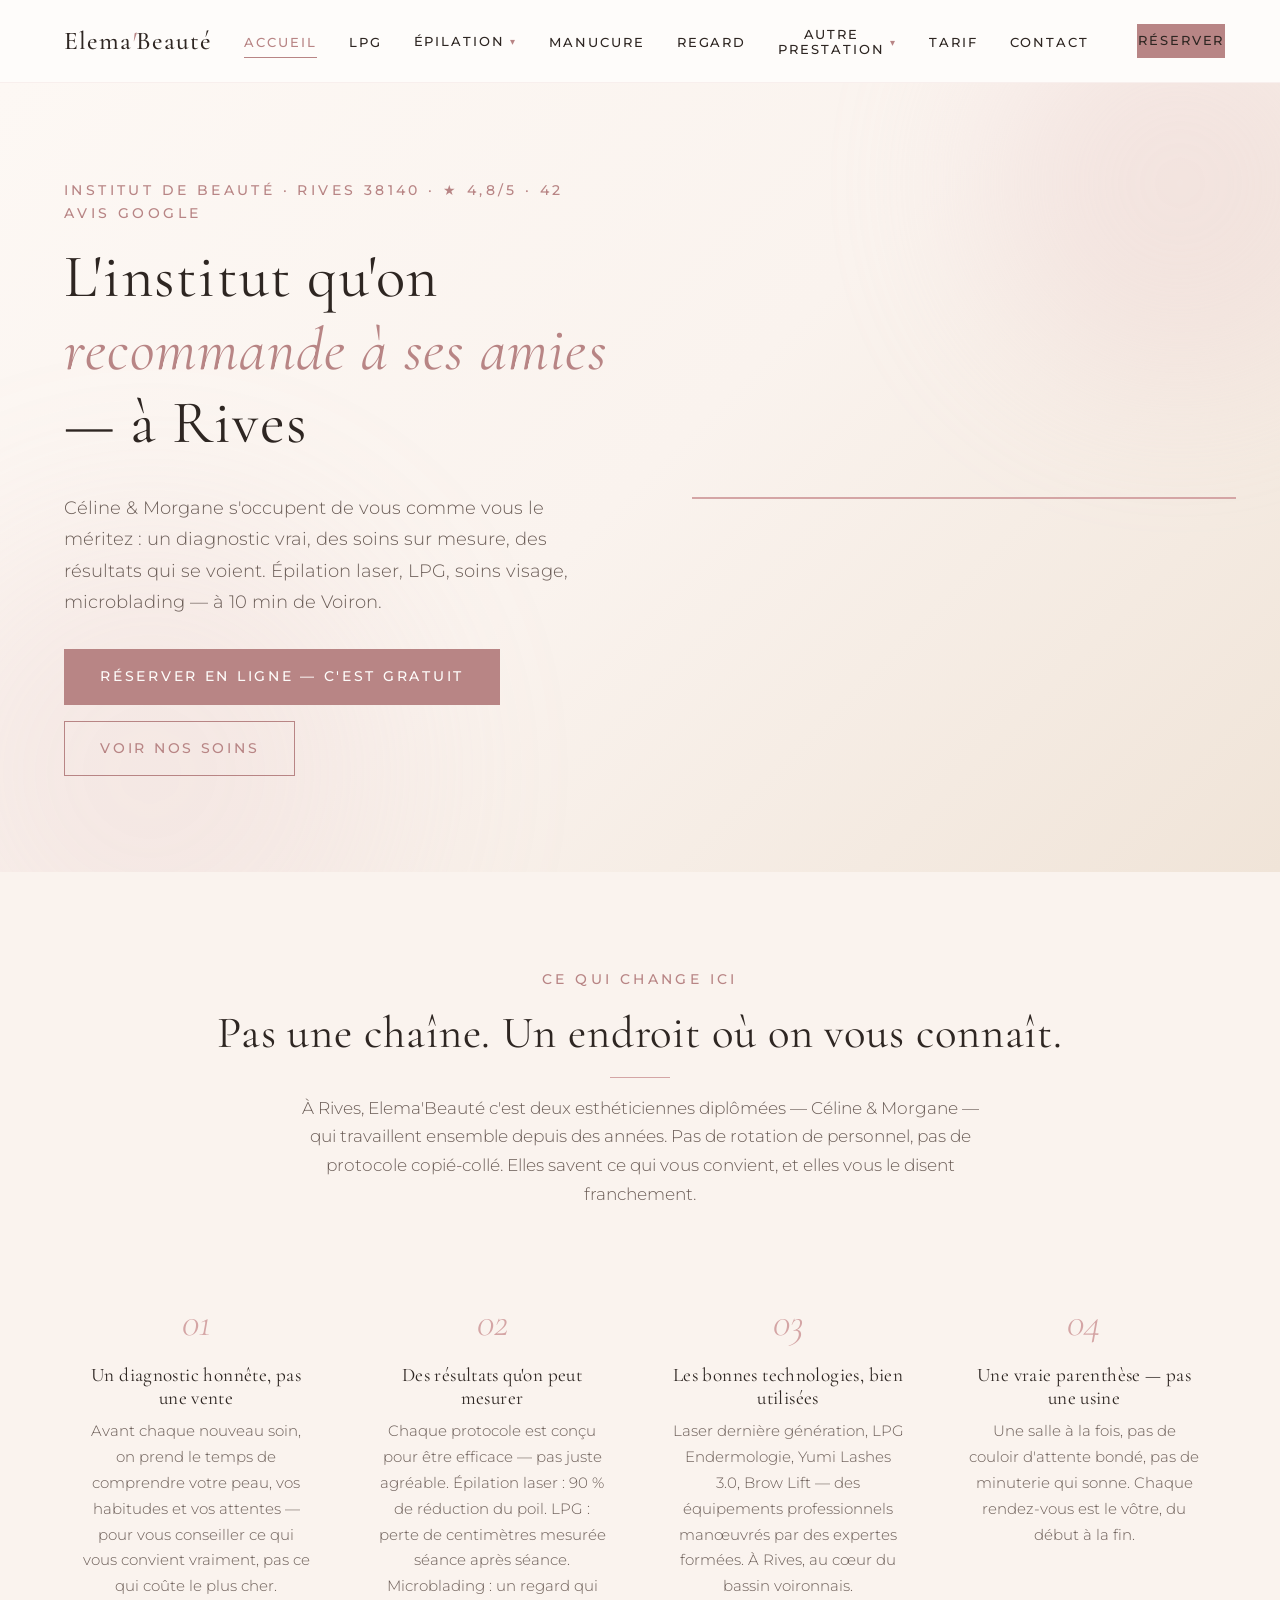
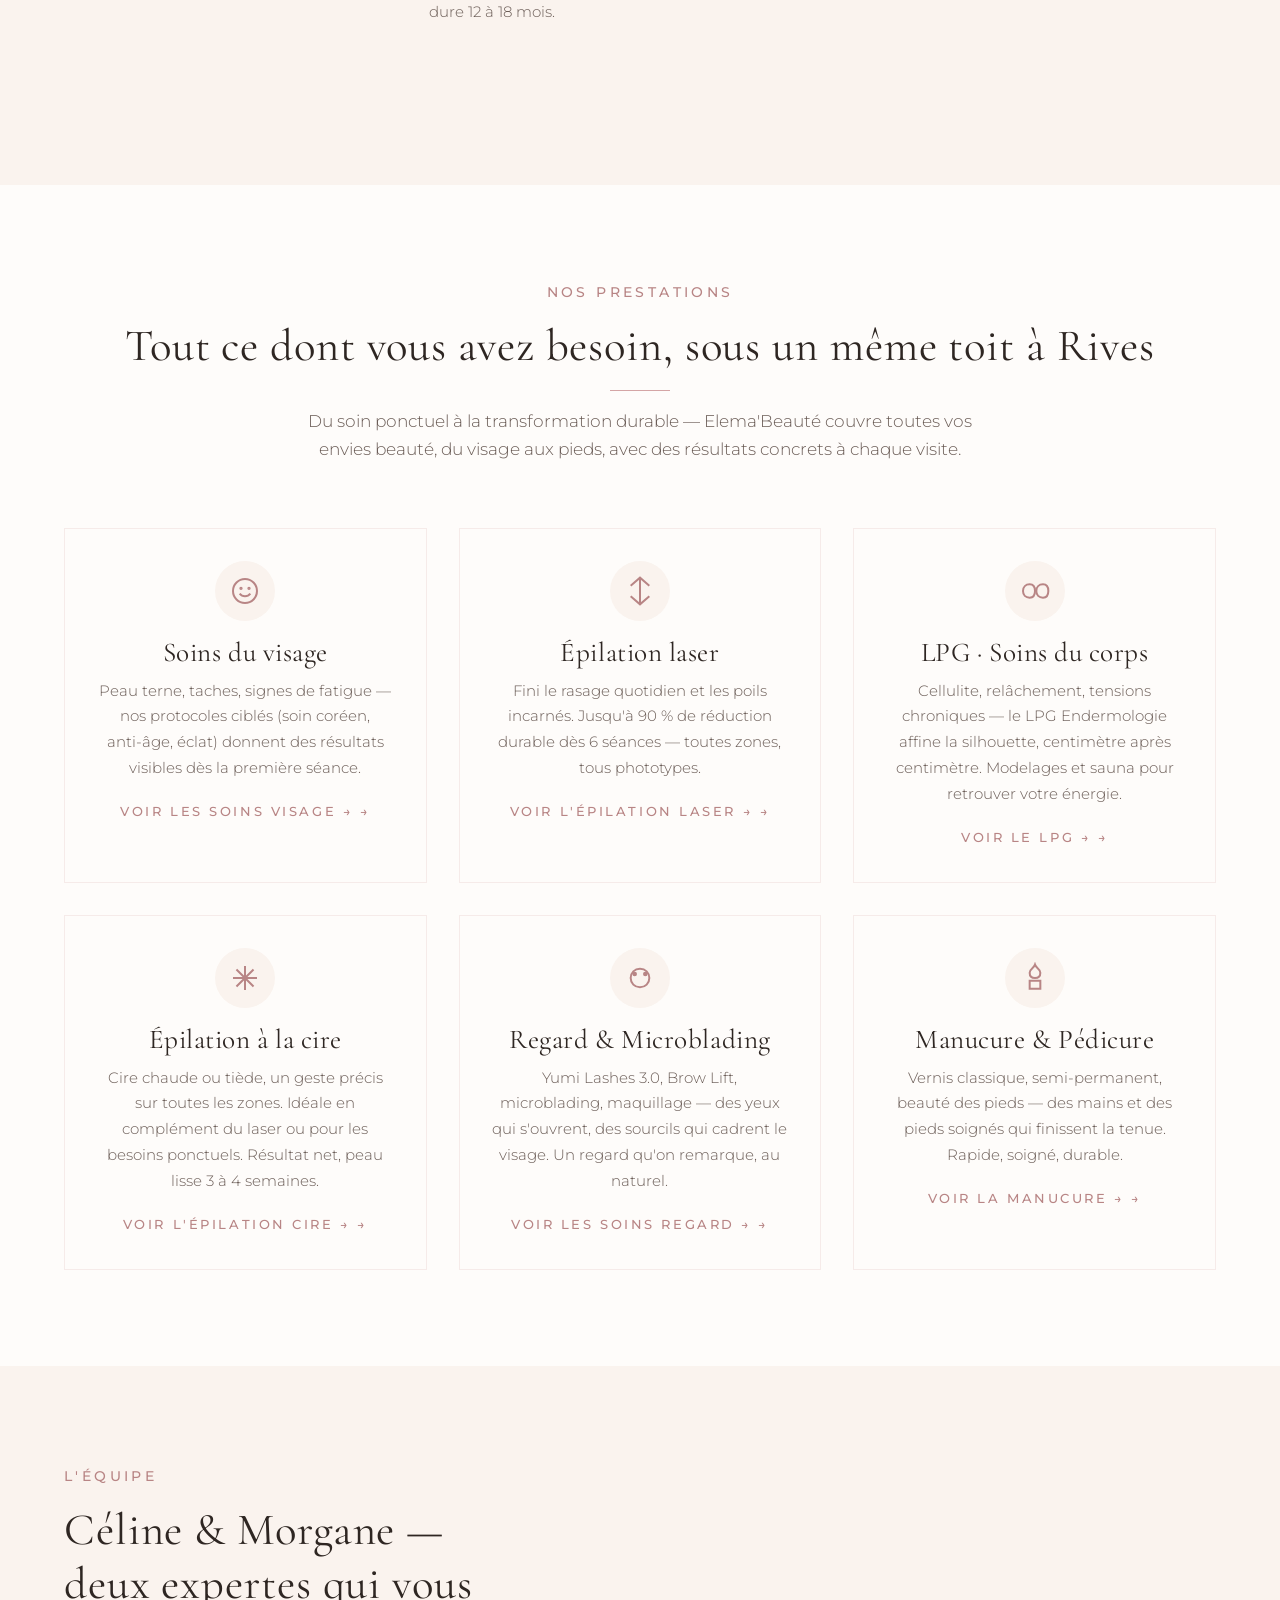
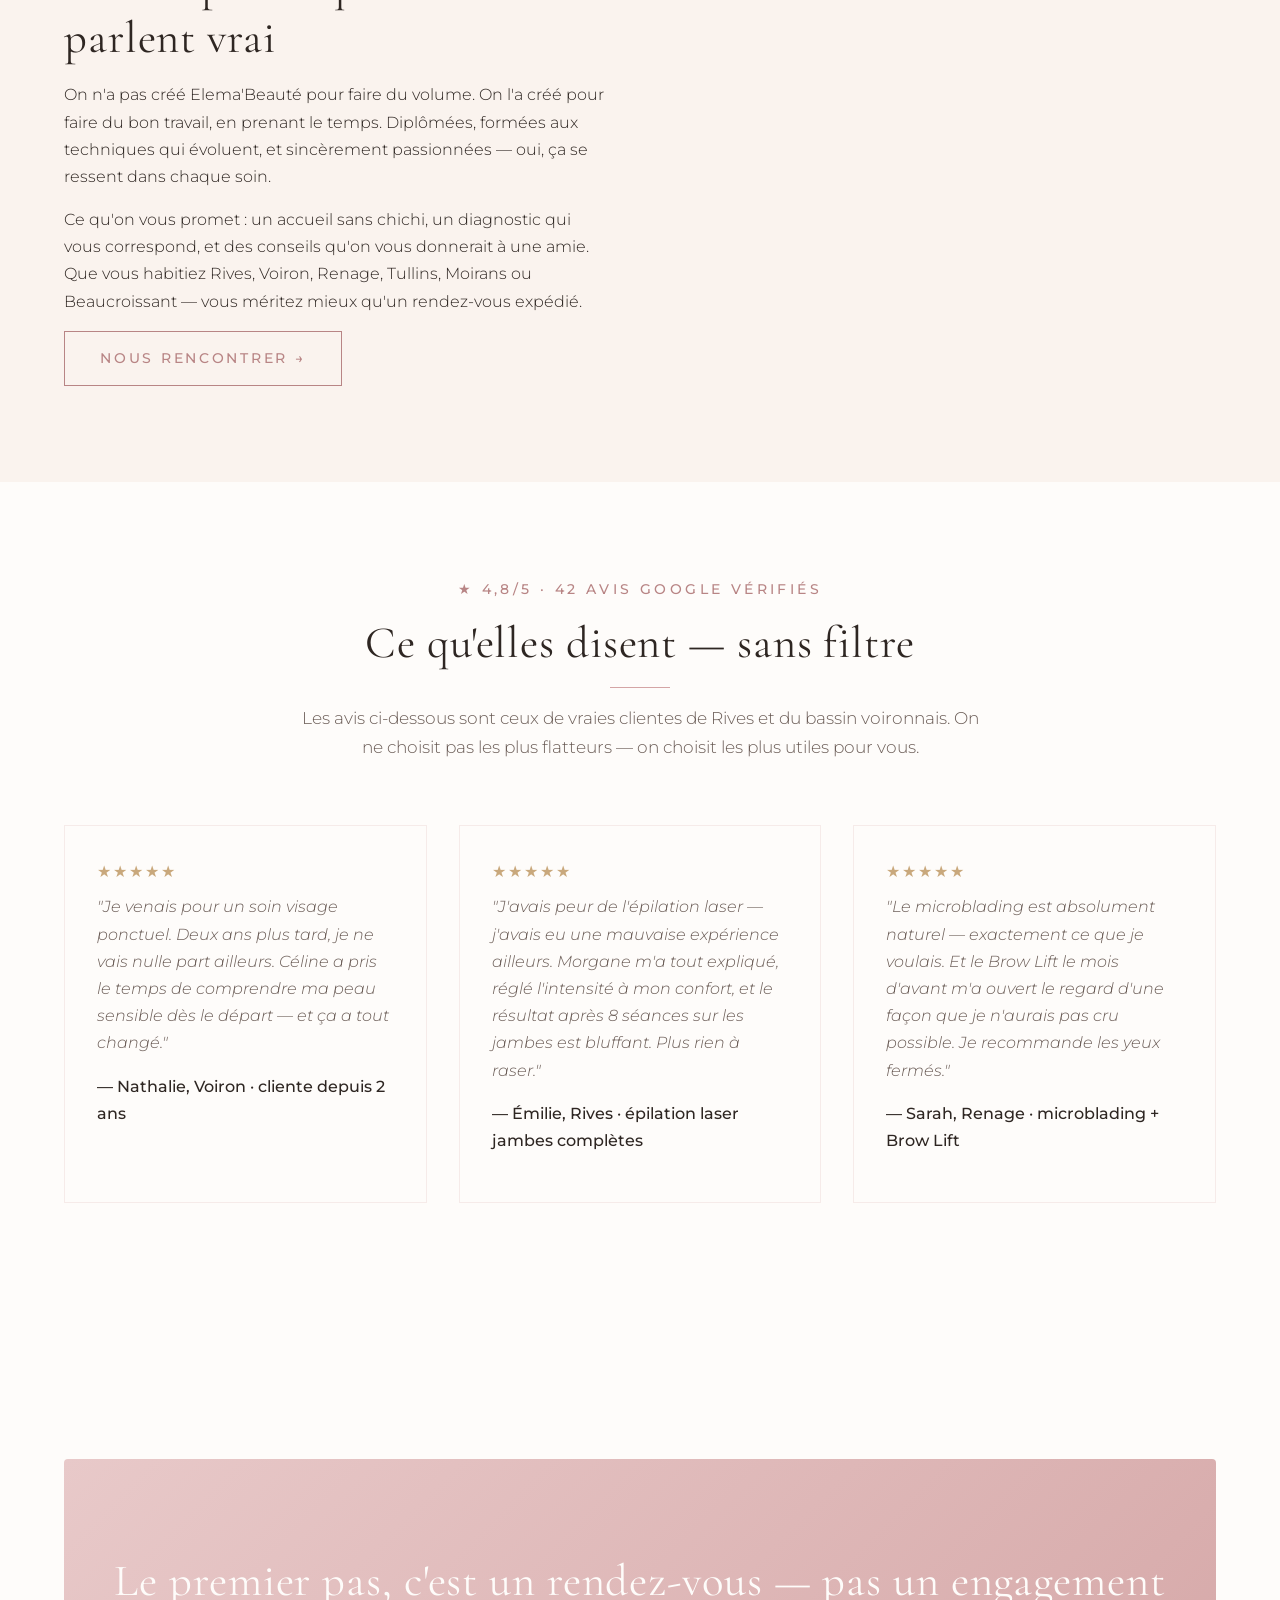
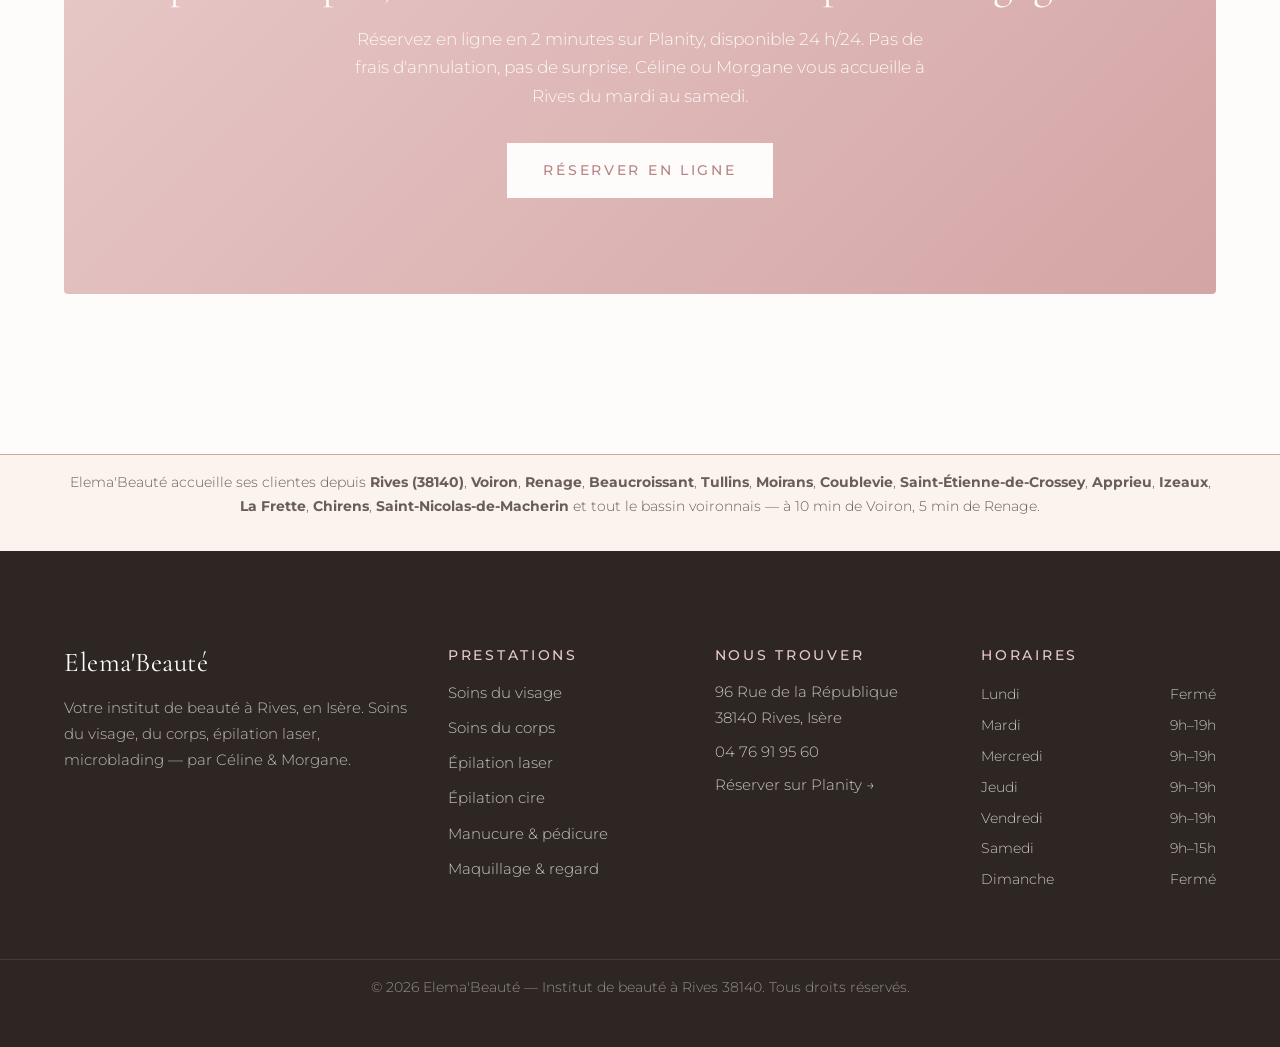
==== commit 421588c7: "SEO local renforcé — schémas, zones, BreadcrumbList site-wide - BeautySalon schema étendu : 15 ville" ====
--- a/index.html
+++ b/index.html
@@ -66,6 +66,8 @@
       "latitude": 45.353,
       "longitude": 5.503
     },
+    "description": "Institut de beauté à Rives (38140), en Isère. Soins du visage, épilation laser définitive, microblading, LPG endermologie, Yumi Lashes, sauna privé. Céline & Morgane vous accueillent du mardi au samedi, près de Voiron, Renage, Tullins et Moirans.",
+    "hasMap": "https://www.google.com/maps?q=96+Rue+de+la+République,+38140+Rives",
     "areaServed": [
       { "@type": "City", "name": "Rives" },
       { "@type": "City", "name": "Voiron" },
@@ -73,7 +75,15 @@
       { "@type": "City", "name": "Beaucroissant" },
       { "@type": "City", "name": "Tullins" },
       { "@type": "City", "name": "Moirans" },
-      { "@type": "City", "name": "Saint-Cassien" }
+      { "@type": "City", "name": "Saint-Cassien" },
+      { "@type": "City", "name": "Coublevie" },
+      { "@type": "City", "name": "Saint-Étienne-de-Crossey" },
+      { "@type": "City", "name": "Apprieu" },
+      { "@type": "City", "name": "Izeaux" },
+      { "@type": "City", "name": "Saint-Nicolas-de-Macherin" },
+      { "@type": "City", "name": "La Frette" },
+      { "@type": "City", "name": "Chirens" },
+      { "@type": "City", "name": "Saint-Geoire-en-Valdaine" }
     ],
     "openingHoursSpecification": [
       { "@type": "OpeningHoursSpecification", "dayOfWeek": "Tuesday", "opens": "09:00", "closes": "19:00" },
@@ -89,6 +99,26 @@
     },
     "sameAs": [
       "https://www.planity.com/elema-beaute-38140-rives"
+    ],
+    "review": [
+      {
+        "@type": "Review",
+        "reviewRating": { "@type": "Rating", "ratingValue": "5", "bestRating": "5" },
+        "author": { "@type": "Person", "name": "Nathalie" },
+        "reviewBody": "Je venais pour un soin visage ponctuel. Deux ans plus tard, je ne vais nulle part ailleurs. Céline a pris le temps de comprendre ma peau sensible dès le départ — et ça a tout changé."
+      },
+      {
+        "@type": "Review",
+        "reviewRating": { "@type": "Rating", "ratingValue": "5", "bestRating": "5" },
+        "author": { "@type": "Person", "name": "Émilie" },
+        "reviewBody": "J'avais peur de l'épilation laser. Morgane m'a tout expliqué, réglé l'intensité à mon confort, et le résultat après 8 séances sur les jambes est bluffant. Plus rien à raser."
+      },
+      {
+        "@type": "Review",
+        "reviewRating": { "@type": "Rating", "ratingValue": "5", "bestRating": "5" },
+        "author": { "@type": "Person", "name": "Sarah" },
+        "reviewBody": "Le microblading est absolument naturel — exactement ce que je voulais. Et le Brow Lift le mois d'avant m'a ouvert le regard d'une façon que je n'aurais pas cru possible."
+      }
     ],
     "hasOfferCatalog": {
       "@type": "OfferCatalog",
@@ -311,6 +341,15 @@
     </div>
   </section>
 
+  <!-- Zones desservies -->
+  <section class="section-cream" style="padding-top:var(--space-sm);padding-bottom:var(--space-sm);border-top:1px solid var(--rose-poudre);">
+    <div class="container">
+      <p style="text-align:center;color:var(--gris-doux);font-size:0.875rem;line-height:1.7;">
+        Elema'Beauté accueille ses clientes depuis <strong>Rives (38140)</strong>, <a href="contact.html" style="color:inherit;"><strong>Voiron</strong></a>, <strong>Renage</strong>, <strong>Beaucroissant</strong>, <strong>Tullins</strong>, <strong>Moirans</strong>, <strong>Coublevie</strong>, <strong>Saint-Étienne-de-Crossey</strong>, <strong>Apprieu</strong>, <strong>Izeaux</strong>, <strong>La Frette</strong>, <strong>Chirens</strong>, <strong>Saint-Nicolas-de-Macherin</strong> et tout le bassin voironnais — à 10 min de Voiron, 5 min de Renage.
+      </p>
+    </div>
+  </section>
+
   <!-- Footer -->
   <footer class="footer">
     <div class="container">
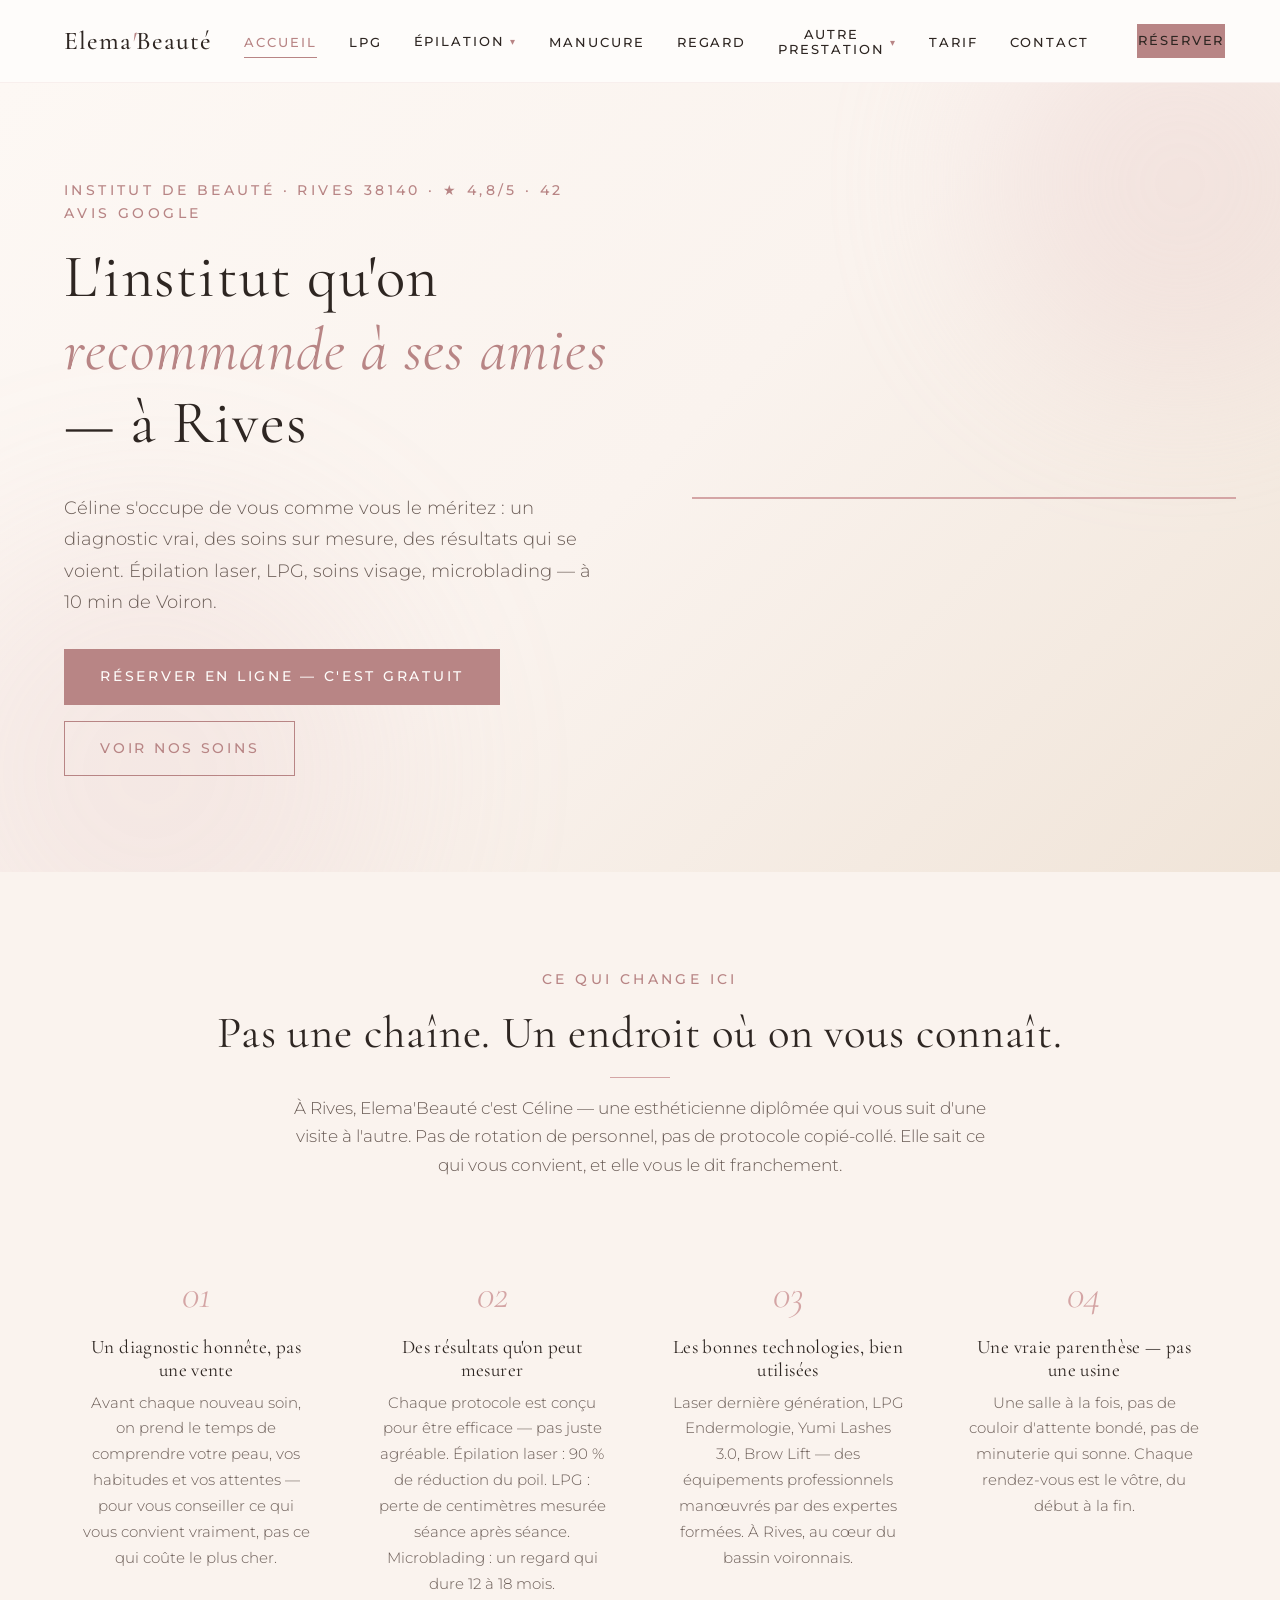
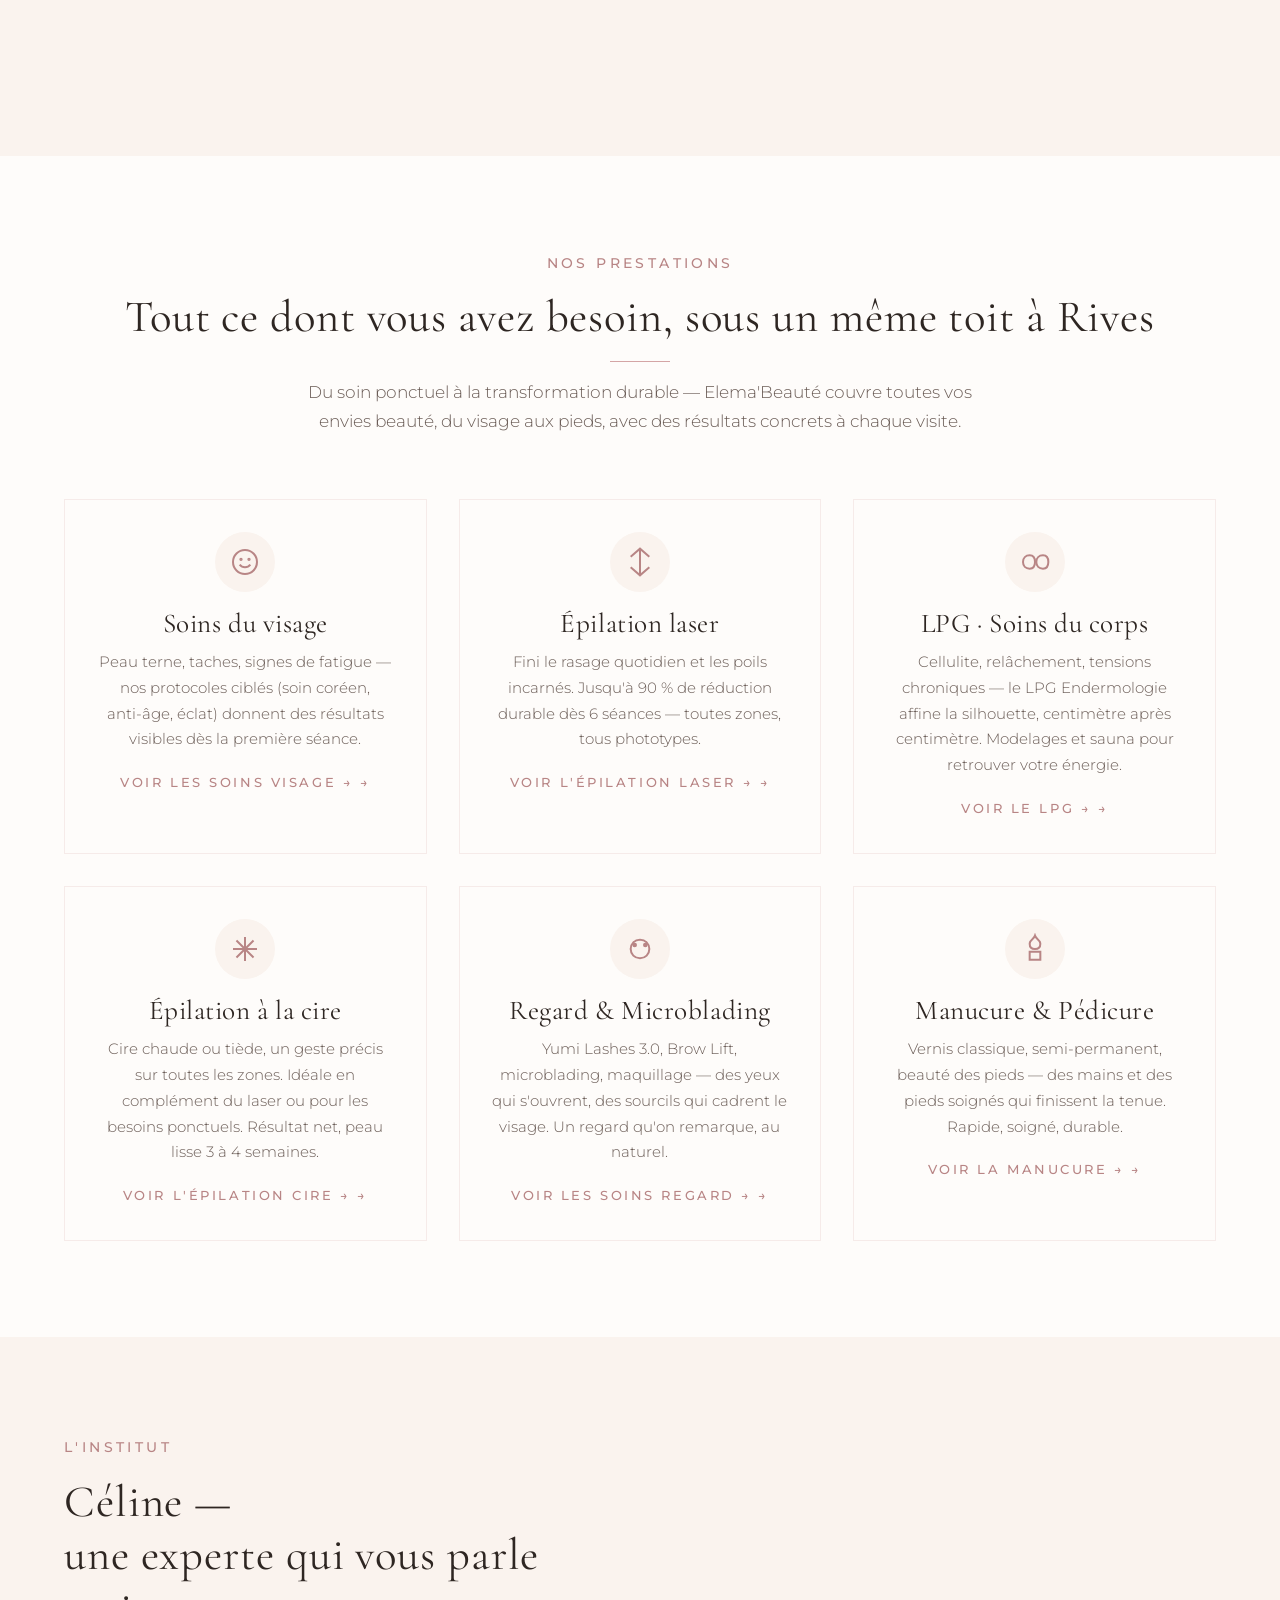
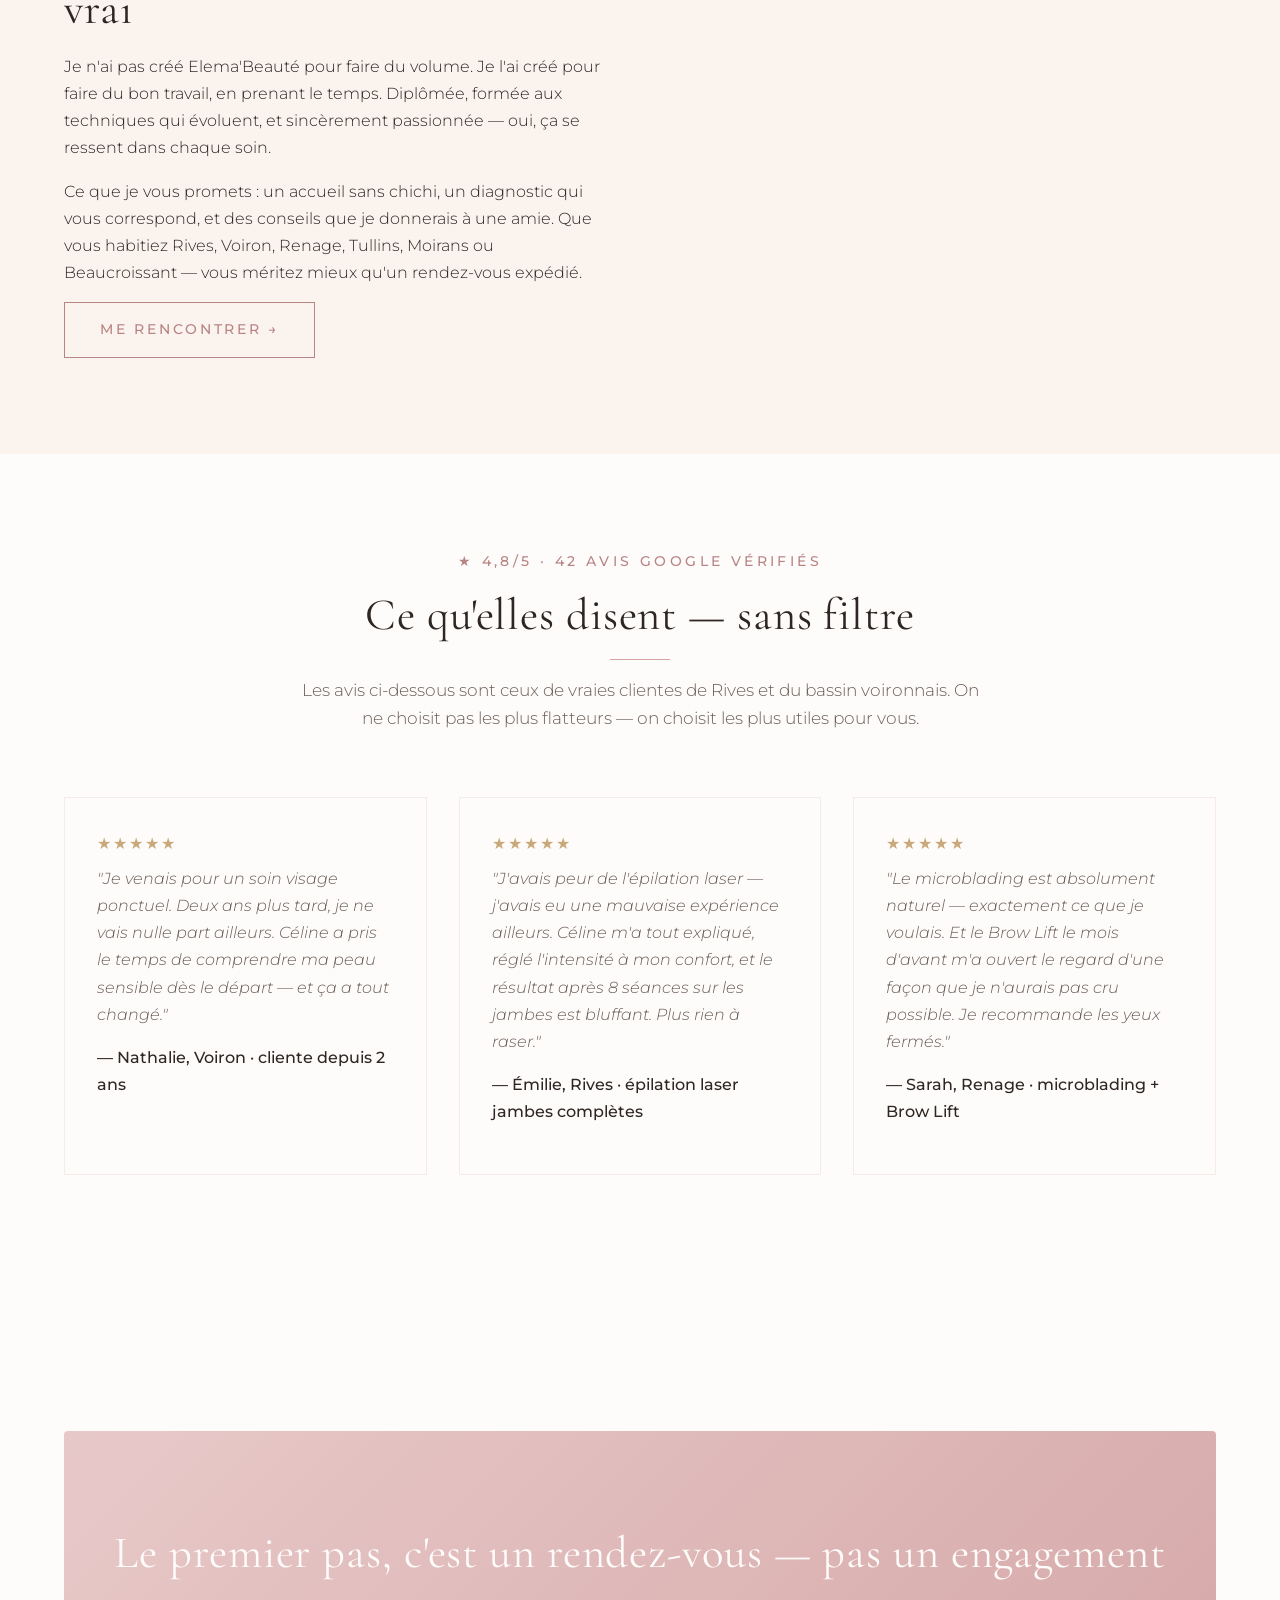
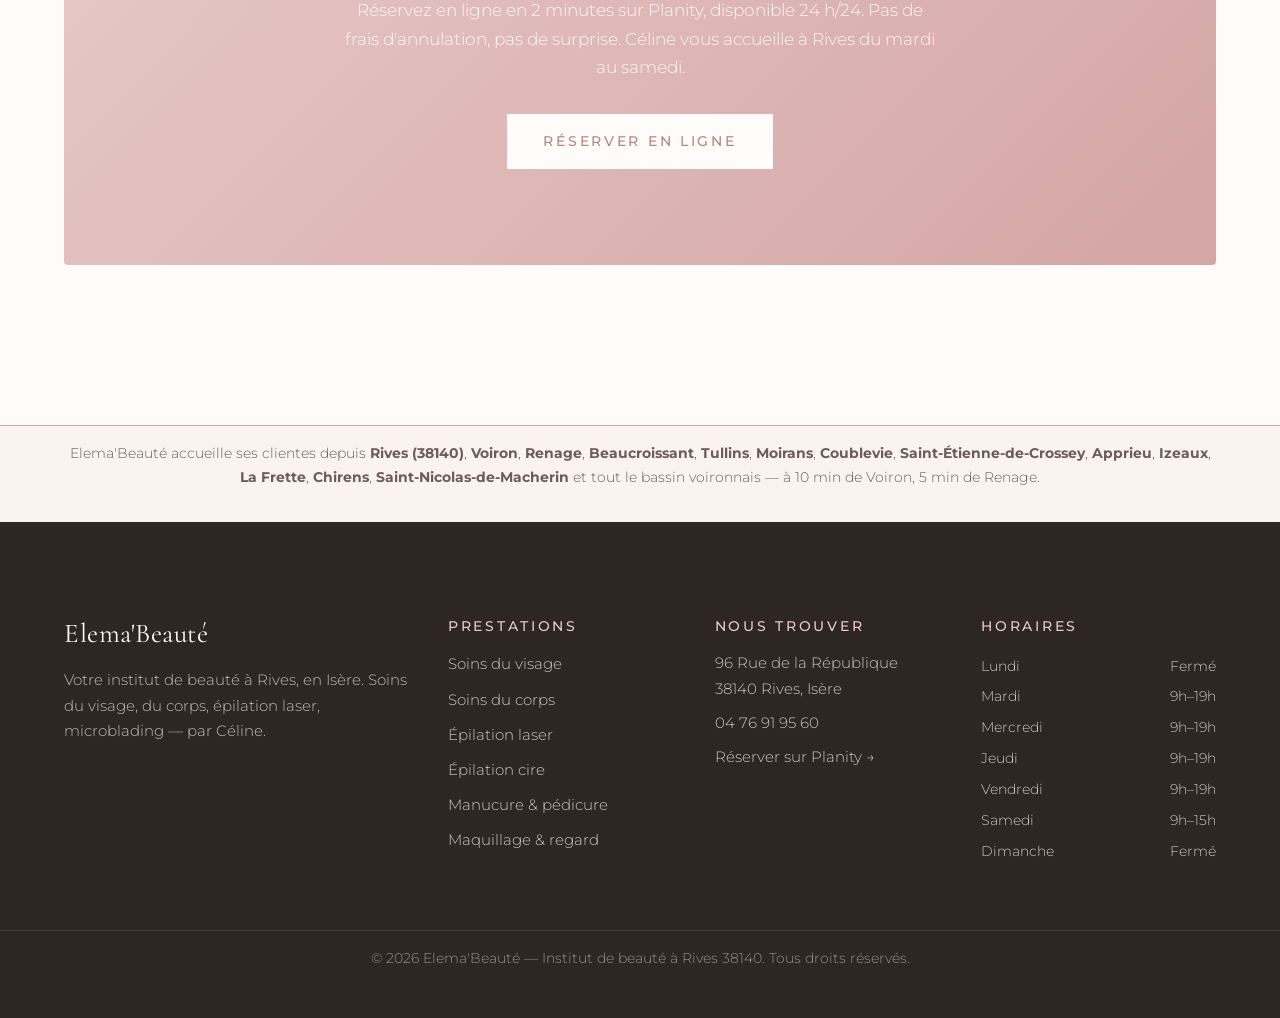
==== commit 0a61f039: "Retirer les mentions de Morgane + ajustements contenu - Retrait de toutes les mentions de Morgane si" ====
--- a/index.html
+++ b/index.html
@@ -6,7 +6,7 @@
 
   <!-- SEO Principal -->
   <title>Elema'Beauté — Institut de beauté à Rives 38140 | Soins, épilation laser, microblading</title>
-  <meta name="description" content="Elema'Beauté, votre institut de beauté à Rives (38140). Soins du visage, épilation laser, microblading, modelages, Yumi Lashes. Céline & Morgane vous accueillent près de Voiron, Renage, Tullins. ★ 4,8/5">
+  <meta name="description" content="Elema'Beauté, votre institut de beauté à Rives (38140). Soins du visage, épilation laser, microblading, modelages, Yumi Lashes. Céline vous accueille près de Voiron, Renage, Tullins. ★ 4,8/5">
   <meta name="keywords" content="institut de beauté Rives, esthéticienne Rives 38140, épilation laser Rives, soin visage Rives, microblading Isère, institut beauté Voiron, Yumi Lashes Rives">
   <meta name="author" content="Elema'Beauté">
   <meta name="robots" content="index, follow">
@@ -14,7 +14,7 @@
 
   <!-- Open Graph -->
   <meta property="og:title" content="Elema'Beauté — Institut de beauté à Rives 38140">
-  <meta property="og:description" content="Soins du visage, épilation laser, microblading, modelages. Céline & Morgane vous accueillent à Rives, près de Voiron.">
+  <meta property="og:description" content="Soins du visage, épilation laser, microblading, modelages. Céline vous accueille à Rives, près de Voiron.">
   <meta property="og:type" content="website">
   <meta property="og:url" content="https://elemabeaute.fr/">
   <meta property="og:locale" content="fr_FR">
@@ -23,7 +23,7 @@
   <!-- Twitter -->
   <meta name="twitter:card" content="summary_large_image">
   <meta name="twitter:title" content="Elema'Beauté — Institut de beauté à Rives 38140">
-  <meta name="twitter:description" content="Soins du visage, épilation laser, microblading, modelages. Céline & Morgane vous accueillent à Rives.">
+  <meta name="twitter:description" content="Soins du visage, épilation laser, microblading, modelages. Céline vous accueille à Rives.">
 
   <!-- Géolocalisation -->
   <meta name="geo.region" content="FR-38">
@@ -66,7 +66,7 @@
       "latitude": 45.353,
       "longitude": 5.503
     },
-    "description": "Institut de beauté à Rives (38140), en Isère. Soins du visage, épilation laser définitive, microblading, LPG endermologie, Yumi Lashes, sauna privé. Céline & Morgane vous accueillent du mardi au samedi, près de Voiron, Renage, Tullins et Moirans.",
+    "description": "Institut de beauté à Rives (38140), en Isère. Soins du visage, épilation laser définitive, microblading, LPG endermologie, Yumi Lashes, sauna privé. Céline vous accueille du mardi au samedi, près de Voiron, Renage, Tullins et Moirans.",
     "hasMap": "https://www.google.com/maps?q=96+Rue+de+la+République,+38140+Rives",
     "areaServed": [
       { "@type": "City", "name": "Rives" },
@@ -111,7 +111,7 @@
         "@type": "Review",
         "reviewRating": { "@type": "Rating", "ratingValue": "5", "bestRating": "5" },
         "author": { "@type": "Person", "name": "Émilie" },
-        "reviewBody": "J'avais peur de l'épilation laser. Morgane m'a tout expliqué, réglé l'intensité à mon confort, et le résultat après 8 séances sur les jambes est bluffant. Plus rien à raser."
+        "reviewBody": "J'avais peur de l'épilation laser. Céline m'a tout expliqué, réglé l'intensité à mon confort, et le résultat après 8 séances sur les jambes est bluffant. Plus rien à raser."
       },
       {
         "@type": "Review",
@@ -176,14 +176,14 @@
       <div class="hero-content">
         <span class="eyebrow">Institut de beauté · Rives 38140 · ★ 4,8/5 · 42 avis Google</span>
         <h1>L'institut qu'on <span class="accent">recommande à ses amies</span> — à Rives</h1>
-        <p class="hero-subtitle">Céline & Morgane s'occupent de vous comme vous le méritez : un diagnostic vrai, des soins sur mesure, des résultats qui se voient. Épilation laser, LPG, soins visage, microblading — à 10 min de Voiron.</p>
+        <p class="hero-subtitle">Céline s'occupe de vous comme vous le méritez : un diagnostic vrai, des soins sur mesure, des résultats qui se voient. Épilation laser, LPG, soins visage, microblading — à 10 min de Voiron.</p>
         <div class="hero-cta">
           <a href="https://www.planity.com/elema-beaute-38140-rives" target="_blank" rel="noopener" class="btn btn-primary">Réserver en ligne — c'est gratuit</a>
           <a href="#services" class="btn btn-outline">Voir nos soins</a>
         </div>
       </div>
       <div class="hero-image">
-        <img src="images/hero-institut-elema-beaute-rives.jpg" alt="Institut de beauté Elema'Beauté à Rives en Isère — Céline et Morgane" loading="eager" onerror="this.style.display='none'">
+        <img src="images/hero-institut-elema-beaute-rives.jpg" alt="Institut de beauté Elema'Beauté à Rives en Isère — Céline" loading="eager" onerror="this.style.display='none'">
       </div>
     </div>
   </header>
@@ -193,7 +193,7 @@
     <div class="container">
       <span class="eyebrow text-center" style="display:block;text-align:center;">Ce qui change ici</span>
       <h2 class="section-title">Pas une chaîne. Un endroit où on vous connaît.</h2>
-      <p class="section-intro">À Rives, Elema'Beauté c'est deux esthéticiennes diplômées — Céline & Morgane — qui travaillent ensemble depuis des années. Pas de rotation de personnel, pas de protocole copié-collé. Elles savent ce qui vous convient, et elles vous le disent franchement.</p>
+      <p class="section-intro">À Rives, Elema'Beauté c'est Céline — une esthéticienne diplômée qui vous suit d'une visite à l'autre. Pas de rotation de personnel, pas de protocole copié-collé. Elle sait ce qui vous convient, et elle vous le dit franchement.</p>
 
       <div class="benefits-grid">
         <div class="benefit observe-fade">
@@ -290,14 +290,14 @@
     <div class="container">
       <div class="two-col-aligned-center">
         <div>
-          <span class="eyebrow">L'équipe</span>
-          <h2>Céline & Morgane —<br>deux expertes qui vous parlent vrai</h2>
-          <p>On n'a pas créé Elema'Beauté pour faire du volume. On l'a créé pour faire du bon travail, en prenant le temps. Diplômées, formées aux techniques qui évoluent, et sincèrement passionnées — oui, ça se ressent dans chaque soin.</p>
-          <p>Ce qu'on vous promet : un accueil sans chichi, un diagnostic qui vous correspond, et des conseils qu'on vous donnerait à une amie. Que vous habitiez Rives, Voiron, Renage, Tullins, Moirans ou Beaucroissant — vous méritez mieux qu'un rendez-vous expédié.</p>
-          <a href="institut.html" class="btn btn-outline">Nous rencontrer →</a>
+          <span class="eyebrow">L'institut</span>
+          <h2>Céline —<br>une experte qui vous parle vrai</h2>
+          <p>Je n'ai pas créé Elema'Beauté pour faire du volume. Je l'ai créé pour faire du bon travail, en prenant le temps. Diplômée, formée aux techniques qui évoluent, et sincèrement passionnée — oui, ça se ressent dans chaque soin.</p>
+          <p>Ce que je vous promets : un accueil sans chichi, un diagnostic qui vous correspond, et des conseils que je donnerais à une amie. Que vous habitiez Rives, Voiron, Renage, Tullins, Moirans ou Beaucroissant — vous méritez mieux qu'un rendez-vous expédié.</p>
+          <a href="institut.html" class="btn btn-outline">Me rencontrer →</a>
         </div>
         <div>
-          <img src="images/equipe-elema-beaute-rives.jpg" alt="Céline et Morgane, esthéticiennes de l'institut Elema'Beauté à Rives" loading="lazy" onerror="this.style.display='none'" class="rounded-image">
+          <img src="images/equipe-elema-beaute-rives.jpg" alt="Céline, esthéticienne de l'institut Elema'Beauté à Rives" loading="lazy" onerror="this.style.display='none'" class="rounded-image">
         </div>
       </div>
     </div>
@@ -318,7 +318,7 @@
         </div>
         <div class="testimonial observe-fade">
           <div class="testimonial-stars">★★★★★</div>
-          <p class="testimonial-text">"J'avais peur de l'épilation laser — j'avais eu une mauvaise expérience ailleurs. Morgane m'a tout expliqué, réglé l'intensité à mon confort, et le résultat après 8 séances sur les jambes est bluffant. Plus rien à raser."</p>
+          <p class="testimonial-text">"J'avais peur de l'épilation laser — j'avais eu une mauvaise expérience ailleurs. Céline m'a tout expliqué, réglé l'intensité à mon confort, et le résultat après 8 séances sur les jambes est bluffant. Plus rien à raser."</p>
           <p class="testimonial-author">— Émilie, Rives · épilation laser jambes complètes</p>
         </div>
         <div class="testimonial observe-fade">
@@ -335,7 +335,7 @@
     <div class="container">
       <div class="cta-block">
         <h2>Le premier pas, c'est un rendez-vous — pas un engagement</h2>
-        <p>Réservez en ligne en 2 minutes sur Planity, disponible 24 h/24. Pas de frais d'annulation, pas de surprise. Céline ou Morgane vous accueille à Rives du mardi au samedi.</p>
+        <p>Réservez en ligne en 2 minutes sur Planity, disponible 24 h/24. Pas de frais d'annulation, pas de surprise. Céline vous accueille à Rives du mardi au samedi.</p>
         <a href="https://www.planity.com/elema-beaute-38140-rives" target="_blank" rel="noopener" class="btn btn-primary">Réserver en ligne</a>
       </div>
     </div>
@@ -355,7 +355,7 @@
     <div class="container">
       <div class="footer-brand">
         <h3>Elema'Beauté</h3>
-        <p>Votre institut de beauté à Rives, en Isère. Soins du visage, du corps, épilation laser, microblading — par Céline & Morgane.</p>
+        <p>Votre institut de beauté à Rives, en Isère. Soins du visage, du corps, épilation laser, microblading — par Céline.</p>
       </div>
 
       <div>
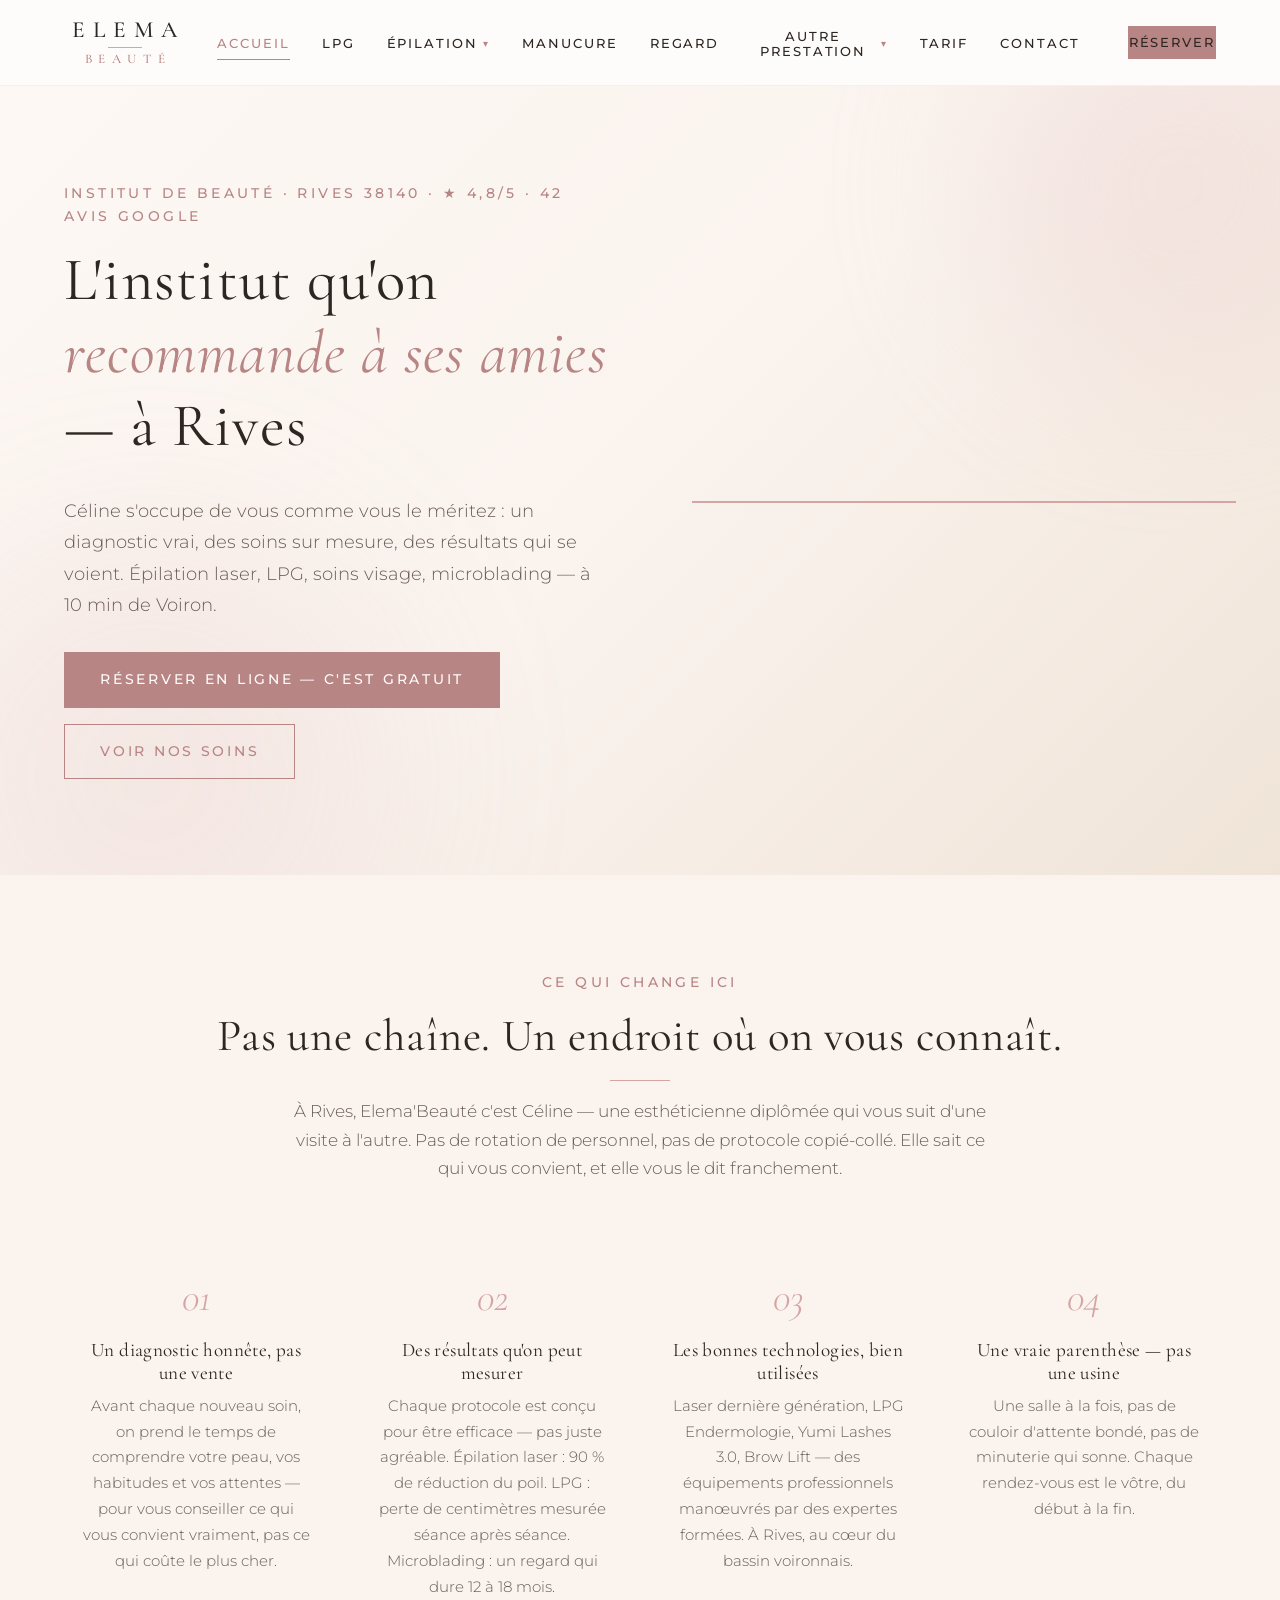
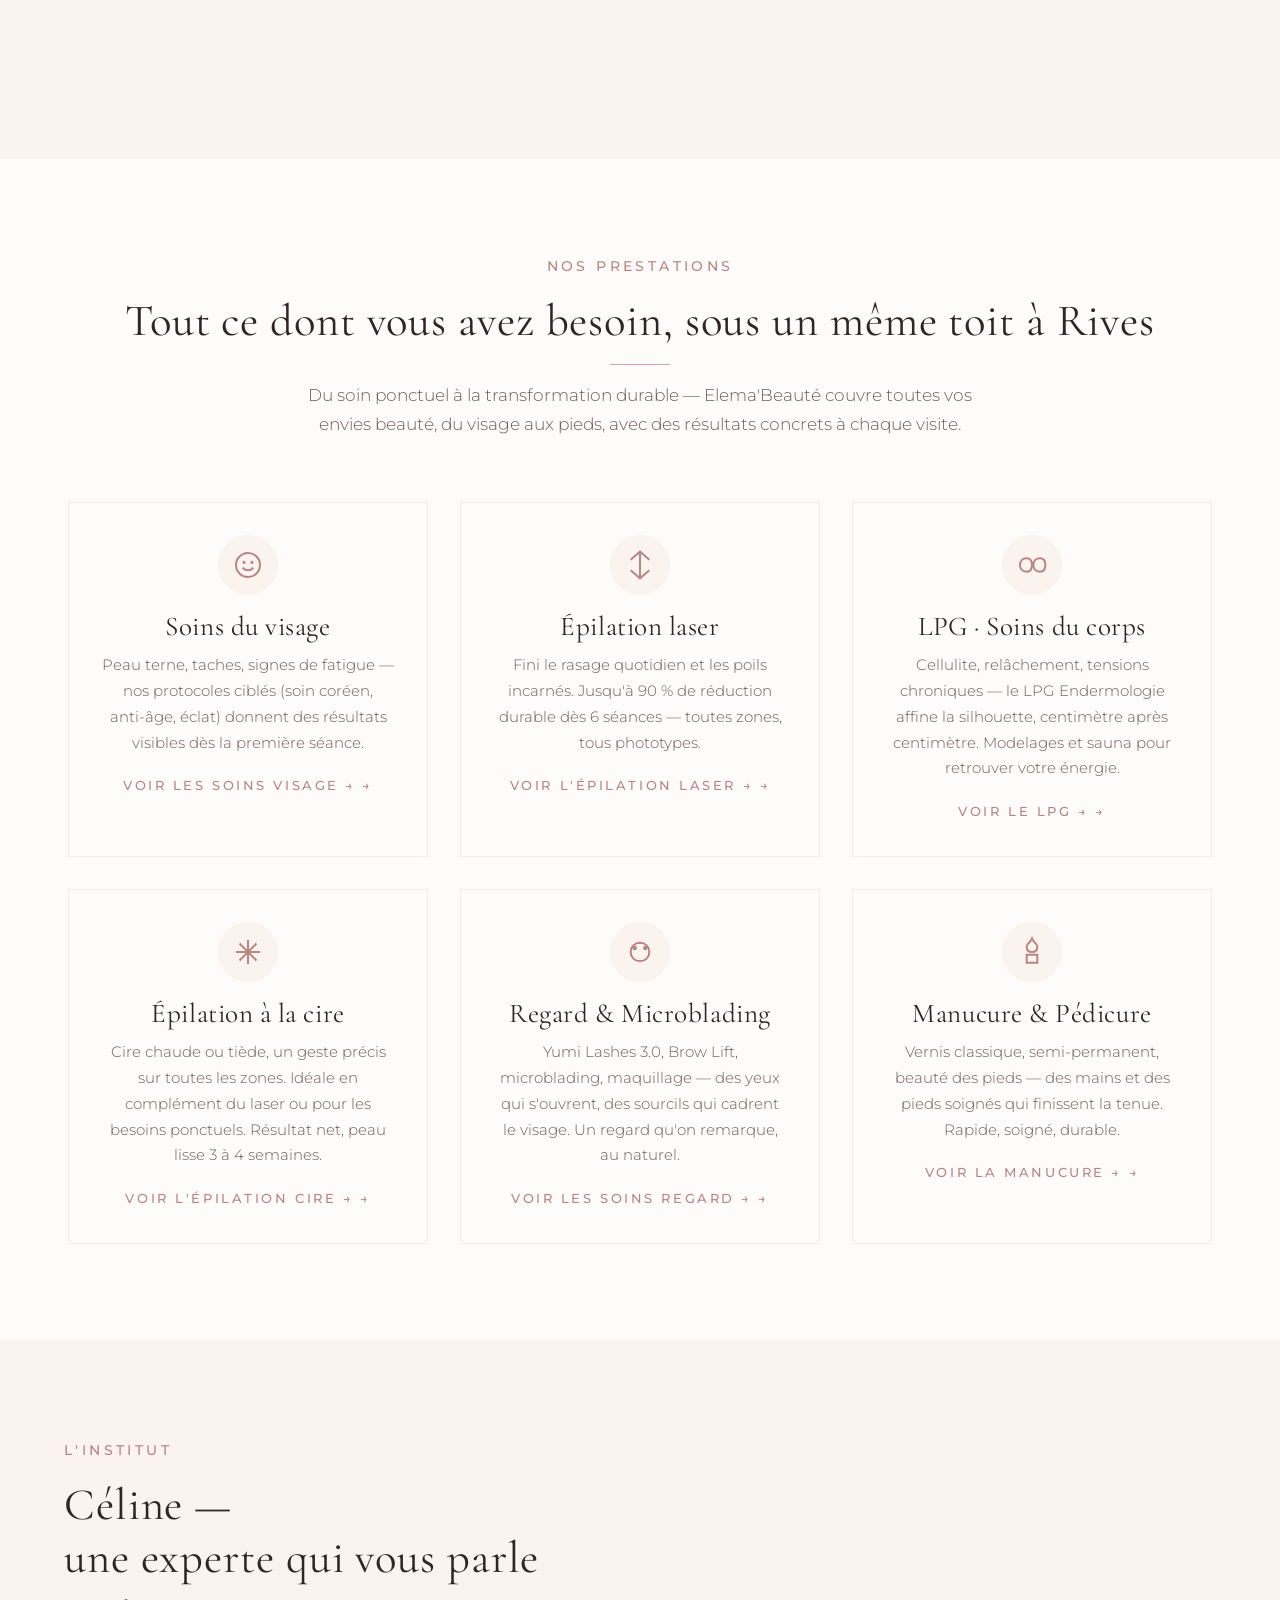
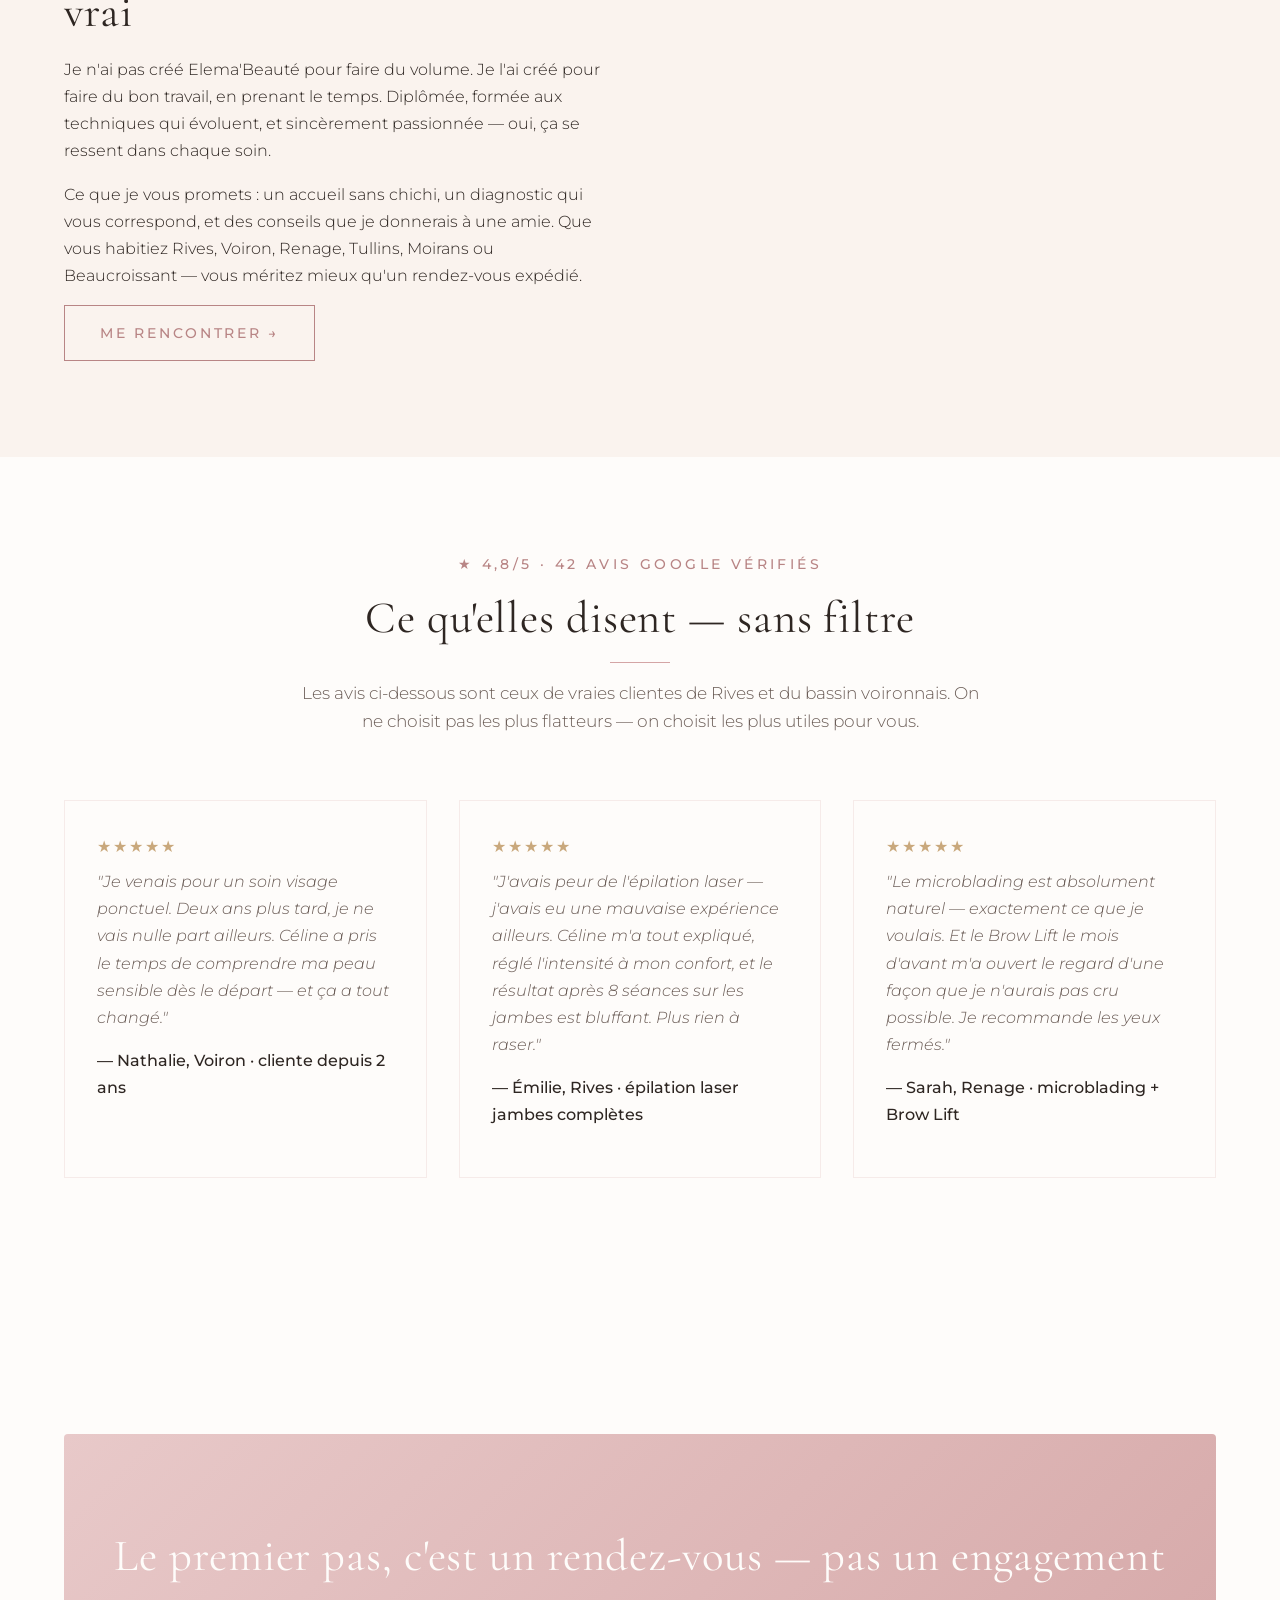
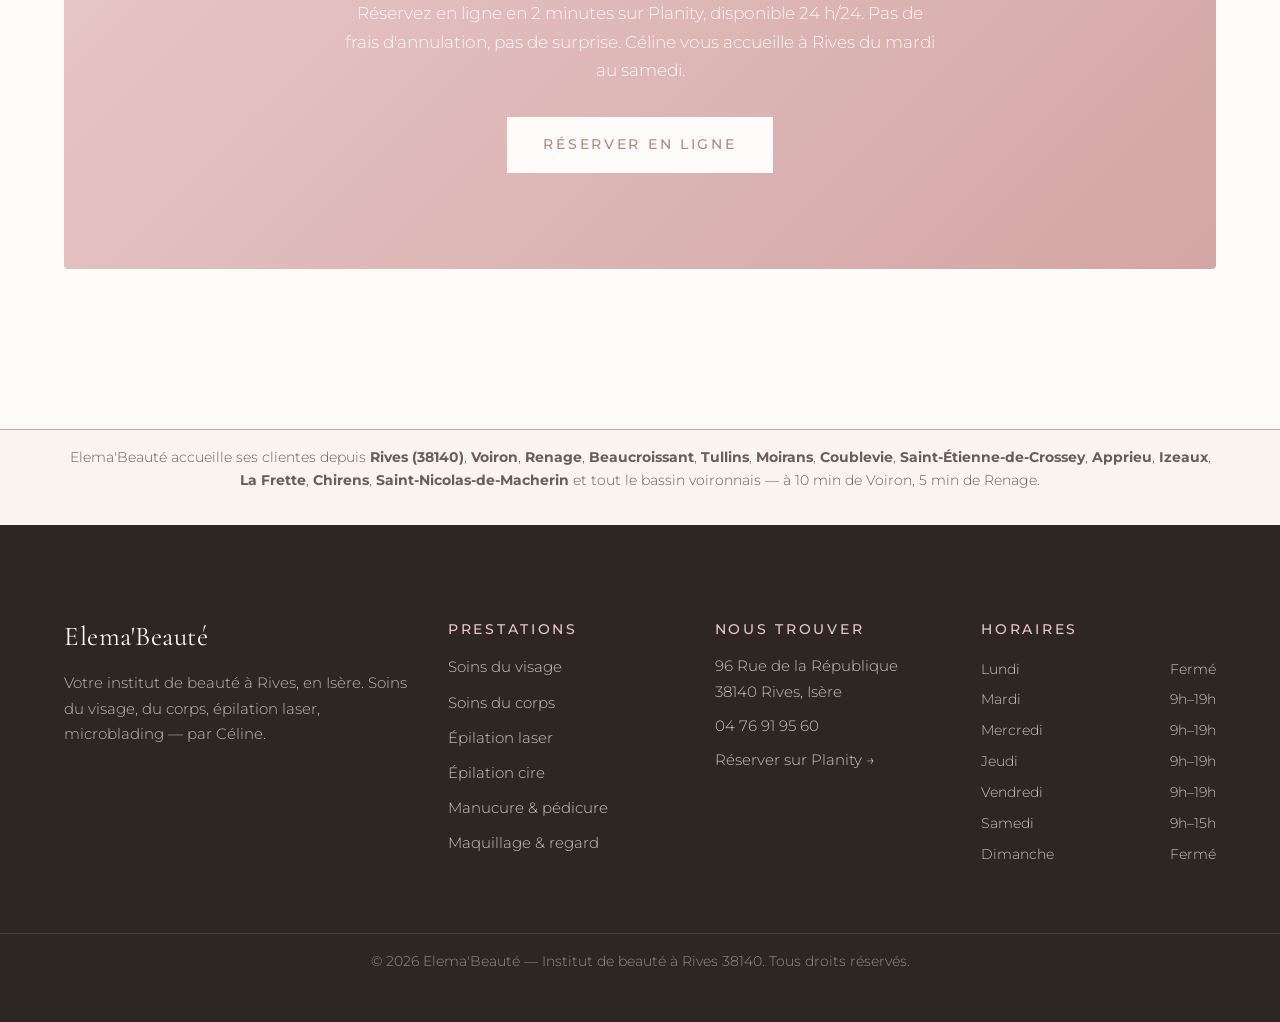
==== commit 4b4fe200: "Add logo #5 (ELEMA/BEAUTÉ), matching favicon, responsive grid + mobile menu fixes - Recreate logo #5" ====
--- a/index.html
+++ b/index.html
@@ -40,7 +40,7 @@
   <link rel="stylesheet" href="css/style.css">
 
   <!-- Favicon (placeholder à remplacer) -->
-  <link rel="icon" type="image/svg+xml" href="data:image/svg+xml,<svg xmlns='http://www.w3.org/2000/svg' viewBox='0 0 32 32'><text y='26' font-size='28'>🌸</text></svg>">
+  <link rel="icon" type="image/svg+xml" href="data:image/svg+xml,<svg xmlns='http://www.w3.org/2000/svg' viewBox='0 0 32 32'><rect width='32' height='32' rx='7' fill='%23b88585'/><text x='16' y='22' font-family='Georgia,serif' font-size='19' font-weight='500' fill='%23fefcfa' text-anchor='middle'>E</text></svg>">
 
   <!-- Schema.org BeautySalon -->
   <script type="application/ld+json">
@@ -140,7 +140,7 @@
   <!-- Navigation -->
     <nav class="navbar" aria-label="Navigation principale">
     <div class="container">
-      <a href="index.html" class="nav-logo">Elema<span>'</span>Beauté</a>
+      <a href="index.html" class="nav-logo" aria-label="Elema'Beauté — Accueil"><span class="nav-logo-top">Elema</span><span class="nav-logo-bottom">Beauté</span></a>
       <button class="nav-toggle" aria-label="Ouvrir le menu" aria-expanded="false"><span></span><span></span><span></span></button>
       <ul class="nav-menu">
         <li><a href="index.html" class="active">Accueil</a></li>
--- a/css/style.css
+++ b/css/style.css
@@ -234,17 +234,53 @@
 }
 
 .nav-logo {
+  display: inline-flex;
+  flex-direction: column;
+  align-items: center;
+  gap: 0.3rem;
+  text-decoration: none;
+  line-height: 1;
+}
+
+.nav-logo-top,
+.nav-logo-bottom {
   font-family: var(--font-serif);
-  font-size: 1.6rem;
   font-weight: 500;
+  text-transform: uppercase;
+  display: block;
+  transition: color var(--transition-fast);
+}
+
+.nav-logo-top {
+  font-size: 1.45rem;
+  letter-spacing: 0.34em;
+  padding-left: 0.34em;
   color: var(--noir-doux);
-  letter-spacing: 0.04em;
-  text-decoration: none;
-}
-
-.nav-logo span {
-  color: var(--rose-poudre-fonce);
-  font-style: italic;
+  position: relative;
+  padding-bottom: 0.34rem;
+}
+
+.nav-logo-top::after {
+  content: "";
+  position: absolute;
+  left: 50%;
+  bottom: 0;
+  transform: translateX(-50%);
+  width: 34px;
+  height: 1px;
+  background-color: var(--rose-poudre);
+}
+
+.nav-logo-bottom {
+  font-size: 0.82rem;
+  letter-spacing: 0.5em;
+  padding-left: 0.5em;
+  color: var(--rose-poudre-fonce);
+}
+
+.nav-logo:hover .nav-logo-top,
+.nav-logo:hover .nav-logo-bottom {
+  color: var(--rose-poudre-fonce);
 }
 
 .nav-menu {
@@ -540,13 +576,16 @@
 
 /* -------- Cards services -------- */
 .services-grid {
-  display: grid;
-  grid-template-columns: repeat(auto-fit, minmax(280px, 1fr));
+  display: flex;
+  flex-wrap: wrap;
+  justify-content: center;
   gap: var(--space-md);
   margin-top: var(--space-md);
 }
 
 .service-card {
+  flex: 1 1 280px;
+  max-width: 360px;
   background-color: var(--blanc-casse);
   padding: var(--space-md);
   border: 1px solid rgba(212, 165, 165, 0.2);
@@ -595,6 +634,13 @@
   content: " →";
 }
 
+.service-group-title {
+  text-align: center;
+  font-size: 1.6rem;
+  color: var(--rose-poudre-fonce);
+  margin: var(--space-lg) 0 0;
+}
+
 /* -------- Tableau prix -------- */
 .pricing-table {
   margin: var(--space-md) 0;
@@ -649,13 +695,16 @@
 
 /* -------- Benefits / Listes valorisées -------- */
 .benefits-grid {
-  display: grid;
-  grid-template-columns: repeat(auto-fit, minmax(250px, 1fr));
+  display: flex;
+  flex-wrap: wrap;
+  justify-content: center;
   gap: var(--space-md);
   margin: var(--space-md) 0;
 }
 
 .benefit {
+  flex: 1 1 250px;
+  max-width: 320px;
   text-align: center;
   padding: var(--space-sm);
 }
@@ -1118,21 +1167,40 @@
     display: none;
   }
 
+  /* CTA Réserver — pleine largeur, bien visible dans le menu mobile */
   .nav-cta {
-    margin: var(--space-xs) auto;
+    width: 100%;
+    margin: var(--space-sm) 0 0;
+    padding: 0 var(--space-md);
+  }
+
+  .nav-cta .btn {
+    display: block;
+    width: 100%;
+    text-align: center;
+    padding: 1rem 1.5rem;
+    font-size: 0.85rem;
+    box-shadow: 0 6px 18px rgba(184, 133, 133, 0.28);
   }
 
   /* Dropdown en mode accordéon sur mobile/tablette */
   .has-dropdown {
     width: 100%;
-    padding: 0.7rem 0;
+    padding: 0;
     text-align: center;
   }
 
   .dropdown-toggle {
     width: 100%;
     justify-content: center;
-    padding: 0;
+    gap: 0.55rem;
+    padding: 0.7rem 0;
+  }
+
+  /* Flèche plus visible pour signaler que c'est déroulant */
+  .dropdown-toggle::after {
+    font-size: 0.9rem;
+    color: var(--rose-poudre-fonce);
   }
 
   .dropdown-menu {
@@ -1143,26 +1211,34 @@
     border: none;
     background-color: transparent;
     padding: 0;
-    margin-top: 0;
+    margin: 0 var(--space-md);
     opacity: 1;
     visibility: visible;
     max-height: 0;
     overflow: hidden;
-    transition: max-height var(--transition);
+    border-radius: 10px;
+    transition: max-height 0.35s ease, padding 0.35s ease;
   }
 
   .has-dropdown.open .dropdown-menu {
-    max-height: 500px;
-    padding: 0.5rem 0;
+    transform: none;
+    max-height: 600px;
+    padding: 0.35rem 0;
+    background-color: var(--creme-clair);
   }
 
   .dropdown-menu a {
+    display: block;
     text-align: center;
-    padding: 0.55rem 1rem;
+    padding: 0.85rem 1rem;
     border-left: none;
-    font-size: 0.75rem;
-    letter-spacing: 0.18em;
-    color: var(--gris-doux);
+    font-size: 0.82rem;
+    letter-spacing: 0.15em;
+    color: var(--noir-doux);
+  }
+
+  .dropdown-menu li + li a {
+    border-top: 1px solid rgba(212, 165, 165, 0.22);
   }
 
   .dropdown-menu a:hover,
@@ -1277,8 +1353,12 @@
 
   /* Services grid : 1 colonne sous mobile */
   .services-grid {
-    grid-template-columns: 1fr;
     gap: var(--space-sm);
+  }
+
+  .service-card {
+    flex-basis: 100%;
+    max-width: 100%;
   }
 
   /* Pricing : reste lisible avec prix bien visible */
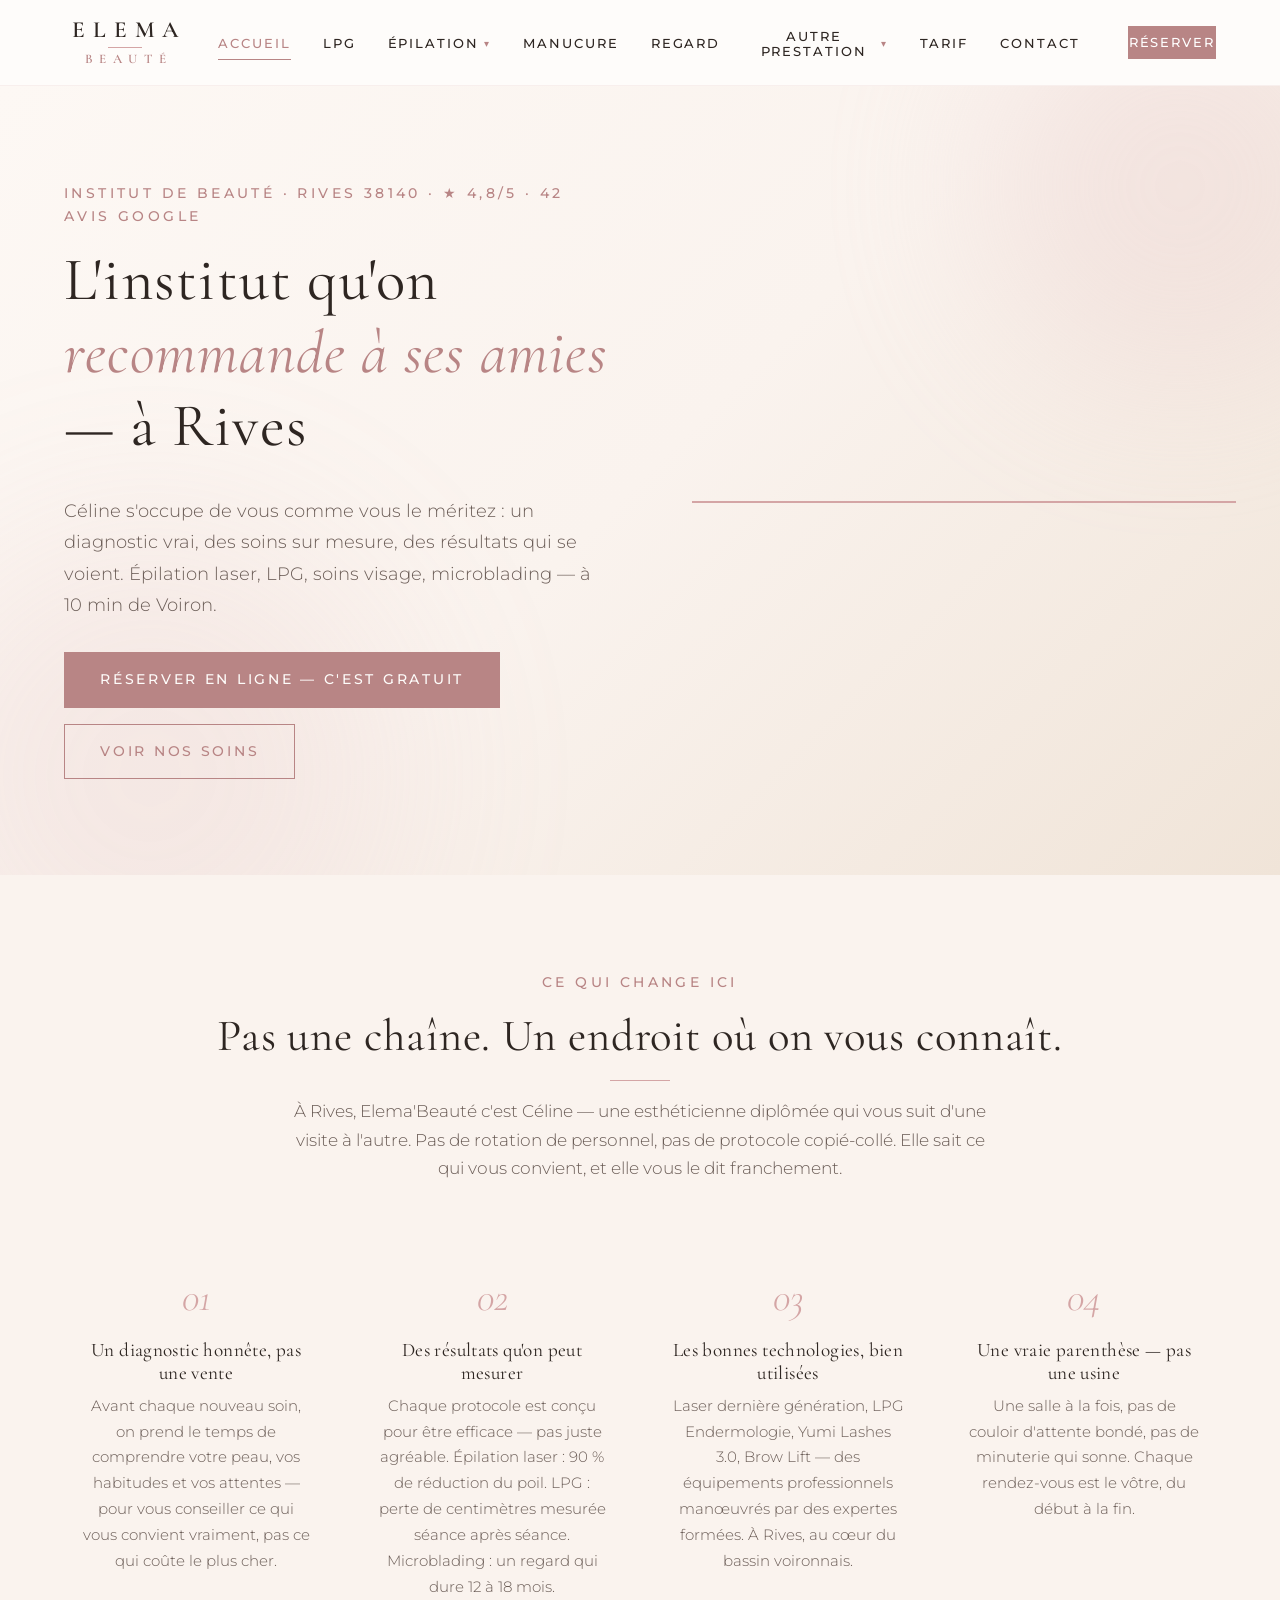
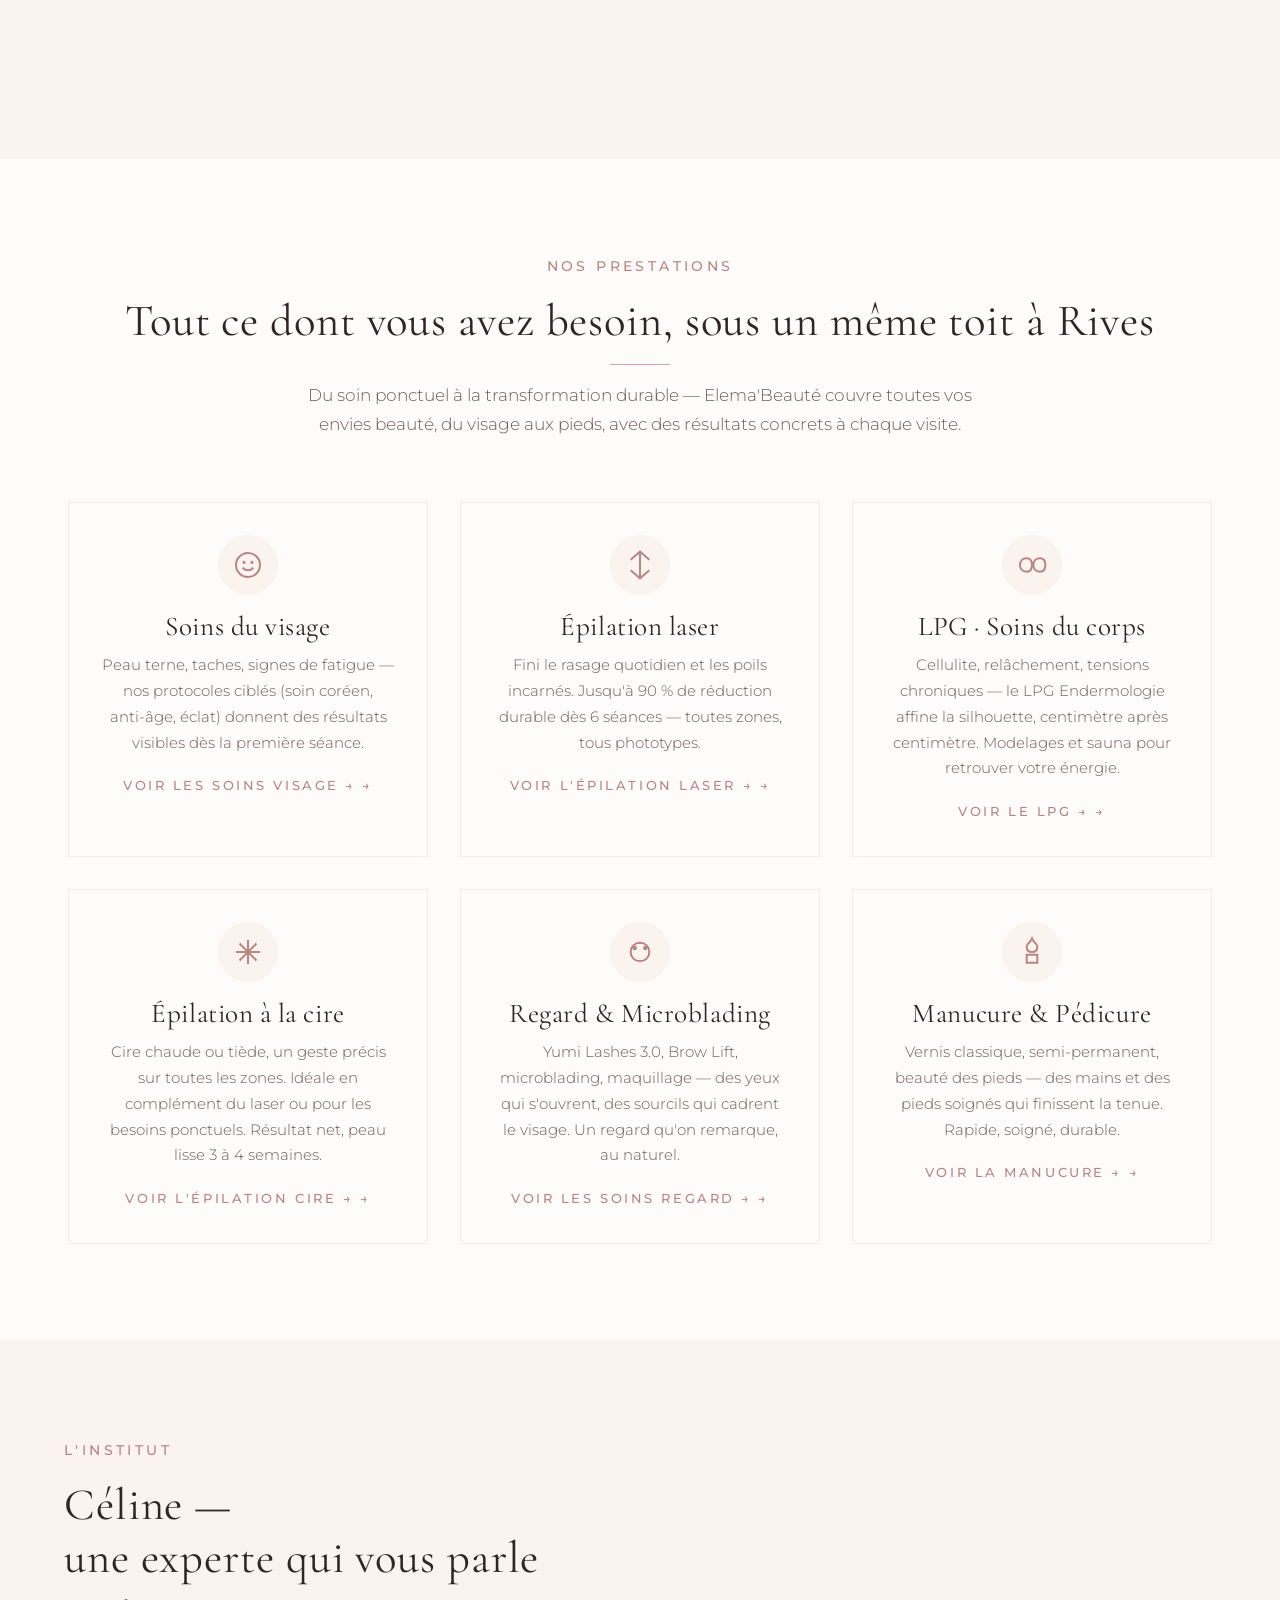
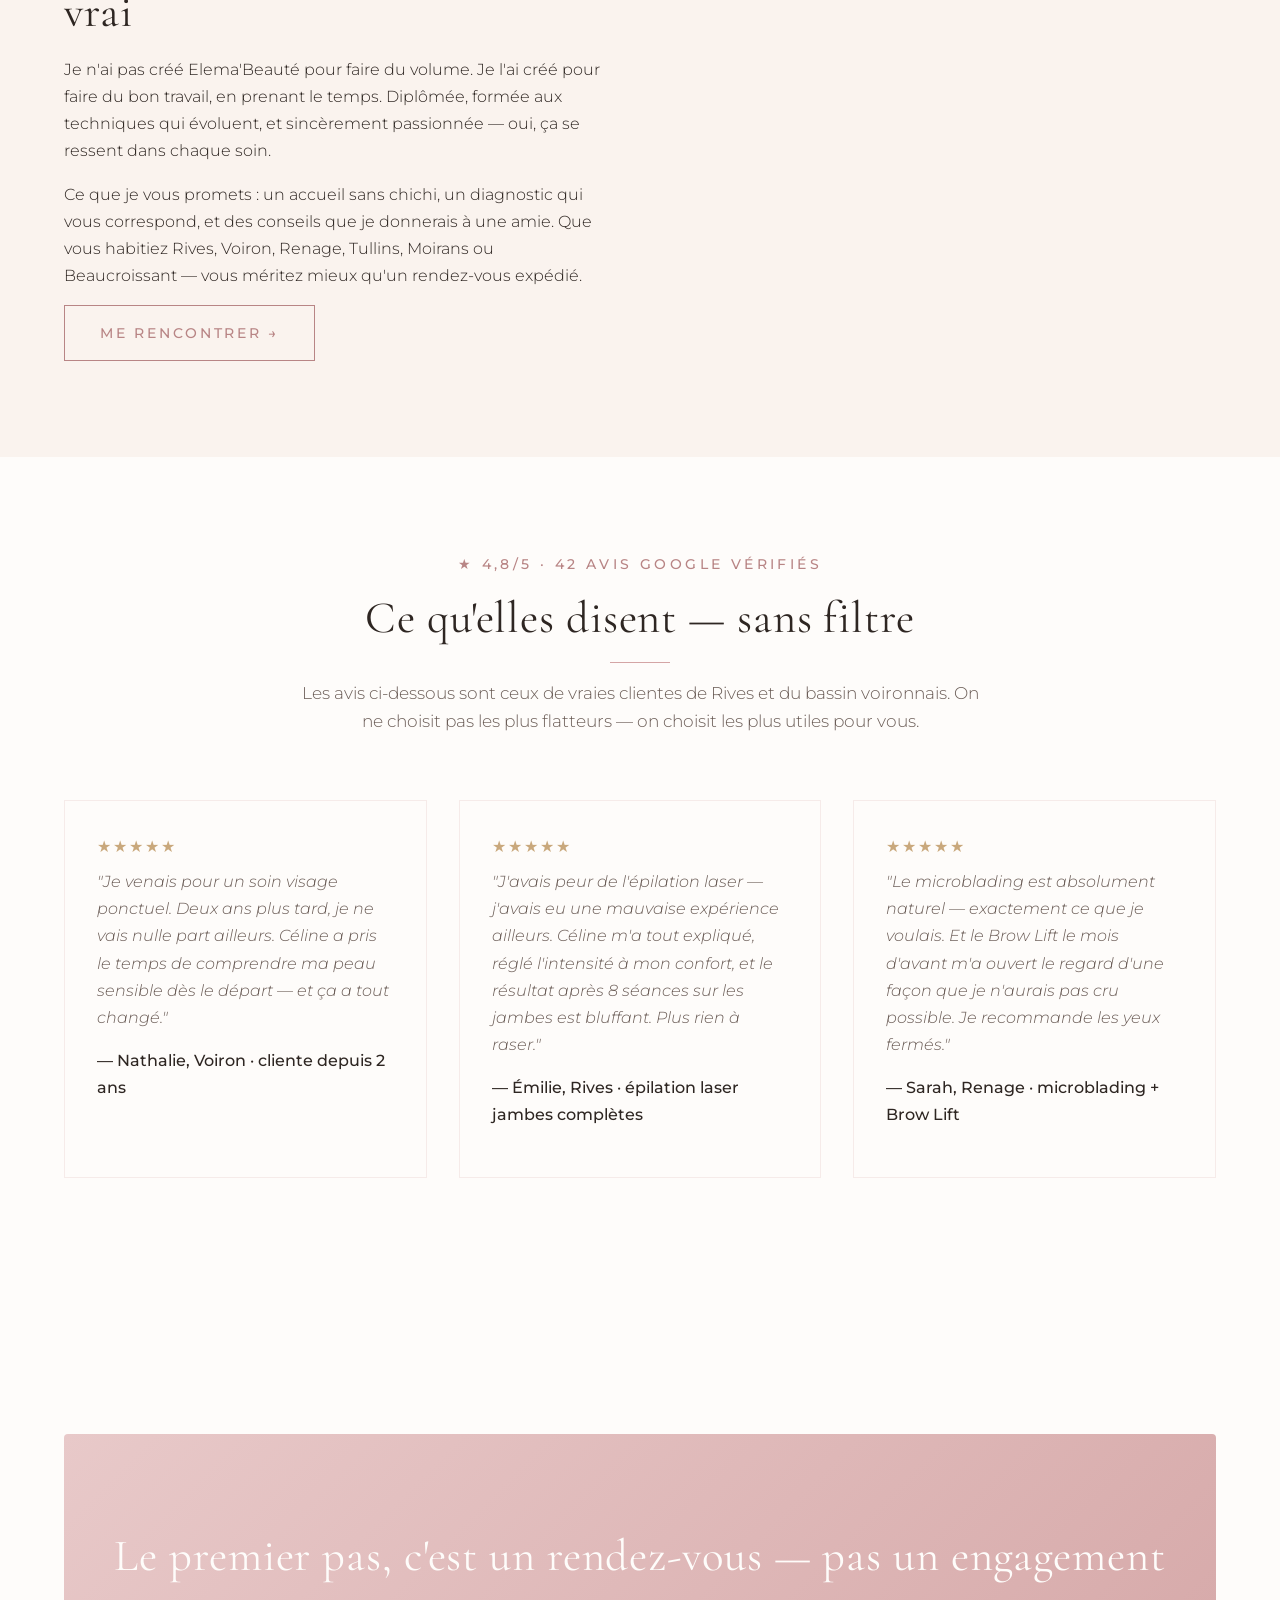
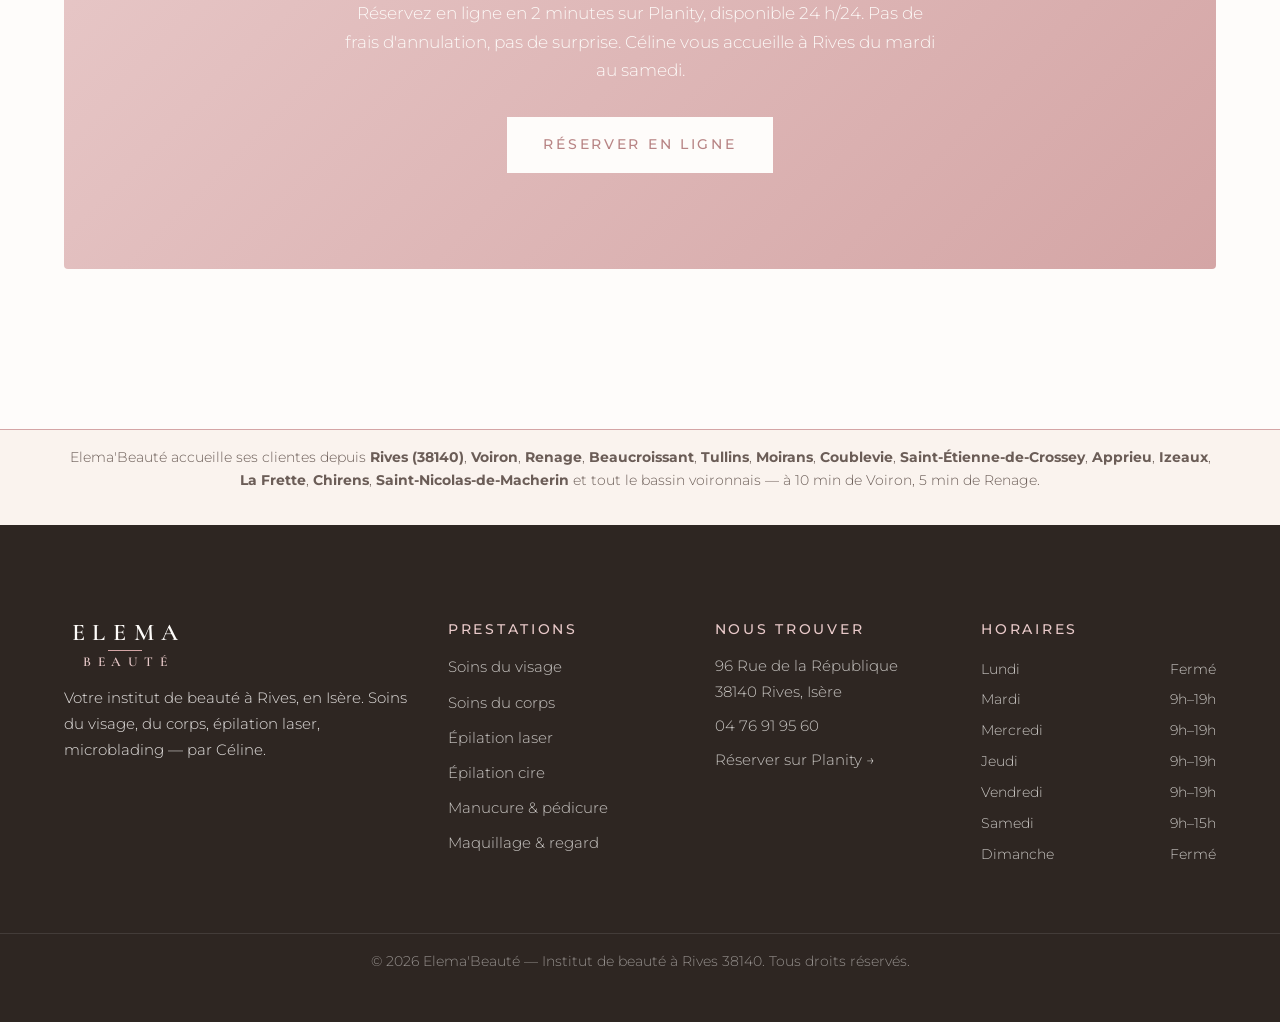
==== commit 3ad83a1a: "Add logo to footer, bolder logo lettering, white navbar CTA, more opaque footer text - Stacked ELEMA" ====
--- a/index.html
+++ b/index.html
@@ -354,7 +354,7 @@
   <footer class="footer">
     <div class="container">
       <div class="footer-brand">
-        <h3>Elema'Beauté</h3>
+        <a href="index.html" class="footer-logo" aria-label="Elema'Beauté — Accueil"><span class="footer-logo-top">Elema</span><span class="footer-logo-bottom">Beauté</span></a>
         <p>Votre institut de beauté à Rives, en Isère. Soins du visage, du corps, épilation laser, microblading — par Céline.</p>
       </div>
 
--- a/css/style.css
+++ b/css/style.css
@@ -245,7 +245,7 @@
 .nav-logo-top,
 .nav-logo-bottom {
   font-family: var(--font-serif);
-  font-weight: 500;
+  font-weight: 600;
   text-transform: uppercase;
   display: block;
   transition: color var(--transition-fast);
@@ -425,6 +425,12 @@
   margin-left: 1rem;
 }
 
+/* Bouton Réserver de la navbar : texte blanc pour bien ressortir sur le fond rose/marron */
+.nav-cta .btn,
+.nav-cta .btn:hover {
+  color: #fff;
+}
+
 /* -------- Hero -------- */
 .hero {
   position: relative;
@@ -941,8 +947,54 @@
 }
 
 .footer-brand p {
-  color: rgba(254, 252, 250, 0.7);
+  color: rgba(254, 252, 250, 0.88);
   font-size: 0.95rem;
+}
+
+/* Logo Elema'Beauté en pied de page (fond sombre) */
+.footer-logo {
+  display: inline-flex;
+  flex-direction: column;
+  align-items: center;
+  gap: 0.3rem;
+  text-decoration: none;
+  line-height: 1;
+  margin-bottom: var(--space-sm);
+}
+
+.footer-logo-top,
+.footer-logo-bottom {
+  font-family: var(--font-serif);
+  font-weight: 600;
+  text-transform: uppercase;
+  display: block;
+}
+
+.footer-logo-top {
+  font-size: 1.5rem;
+  letter-spacing: 0.32em;
+  padding-left: 0.32em;
+  color: var(--blanc-casse);
+  position: relative;
+  padding-bottom: 0.34rem;
+}
+
+.footer-logo-top::after {
+  content: "";
+  position: absolute;
+  left: 50%;
+  bottom: 0;
+  transform: translateX(-50%);
+  width: 34px;
+  height: 1px;
+  background-color: var(--rose-poudre);
+}
+
+.footer-logo-bottom {
+  font-size: 0.85rem;
+  letter-spacing: 0.48em;
+  padding-left: 0.48em;
+  color: var(--rose-poudre-clair);
 }
 
 .footer h4 {
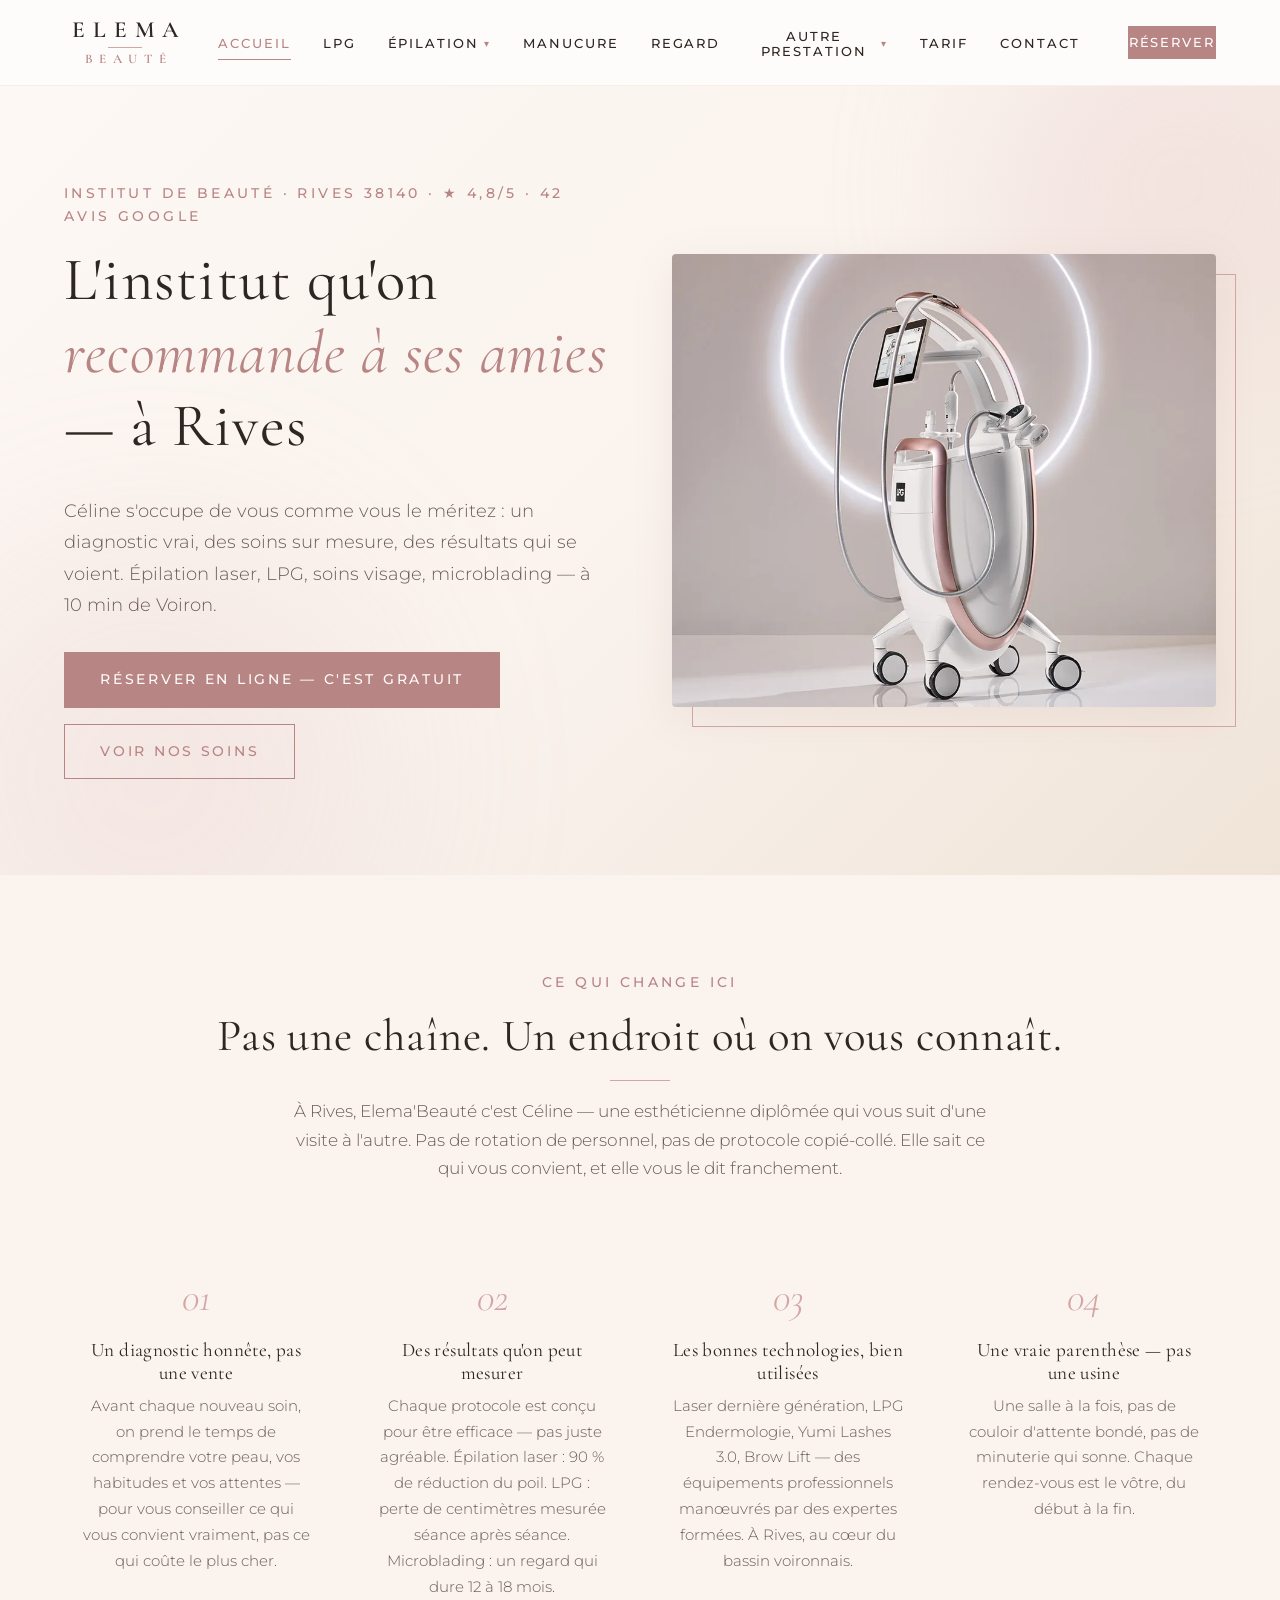
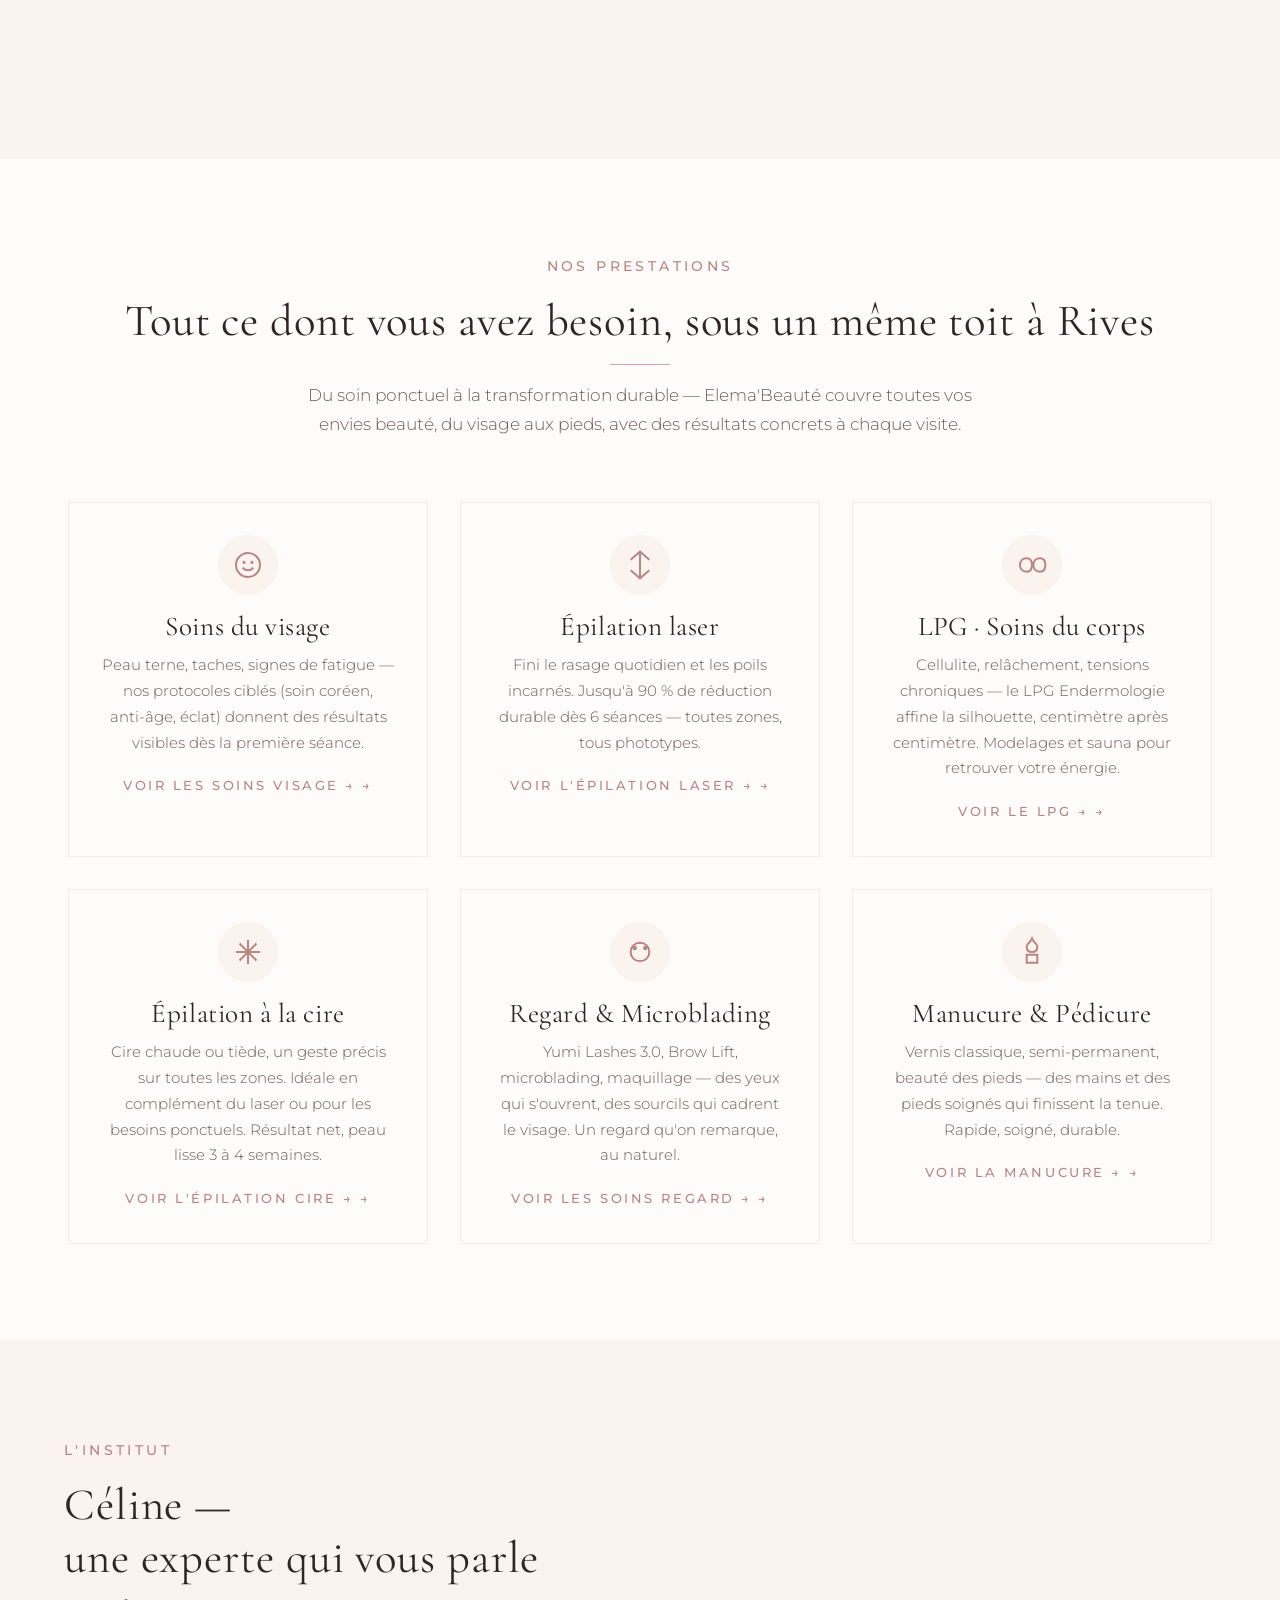
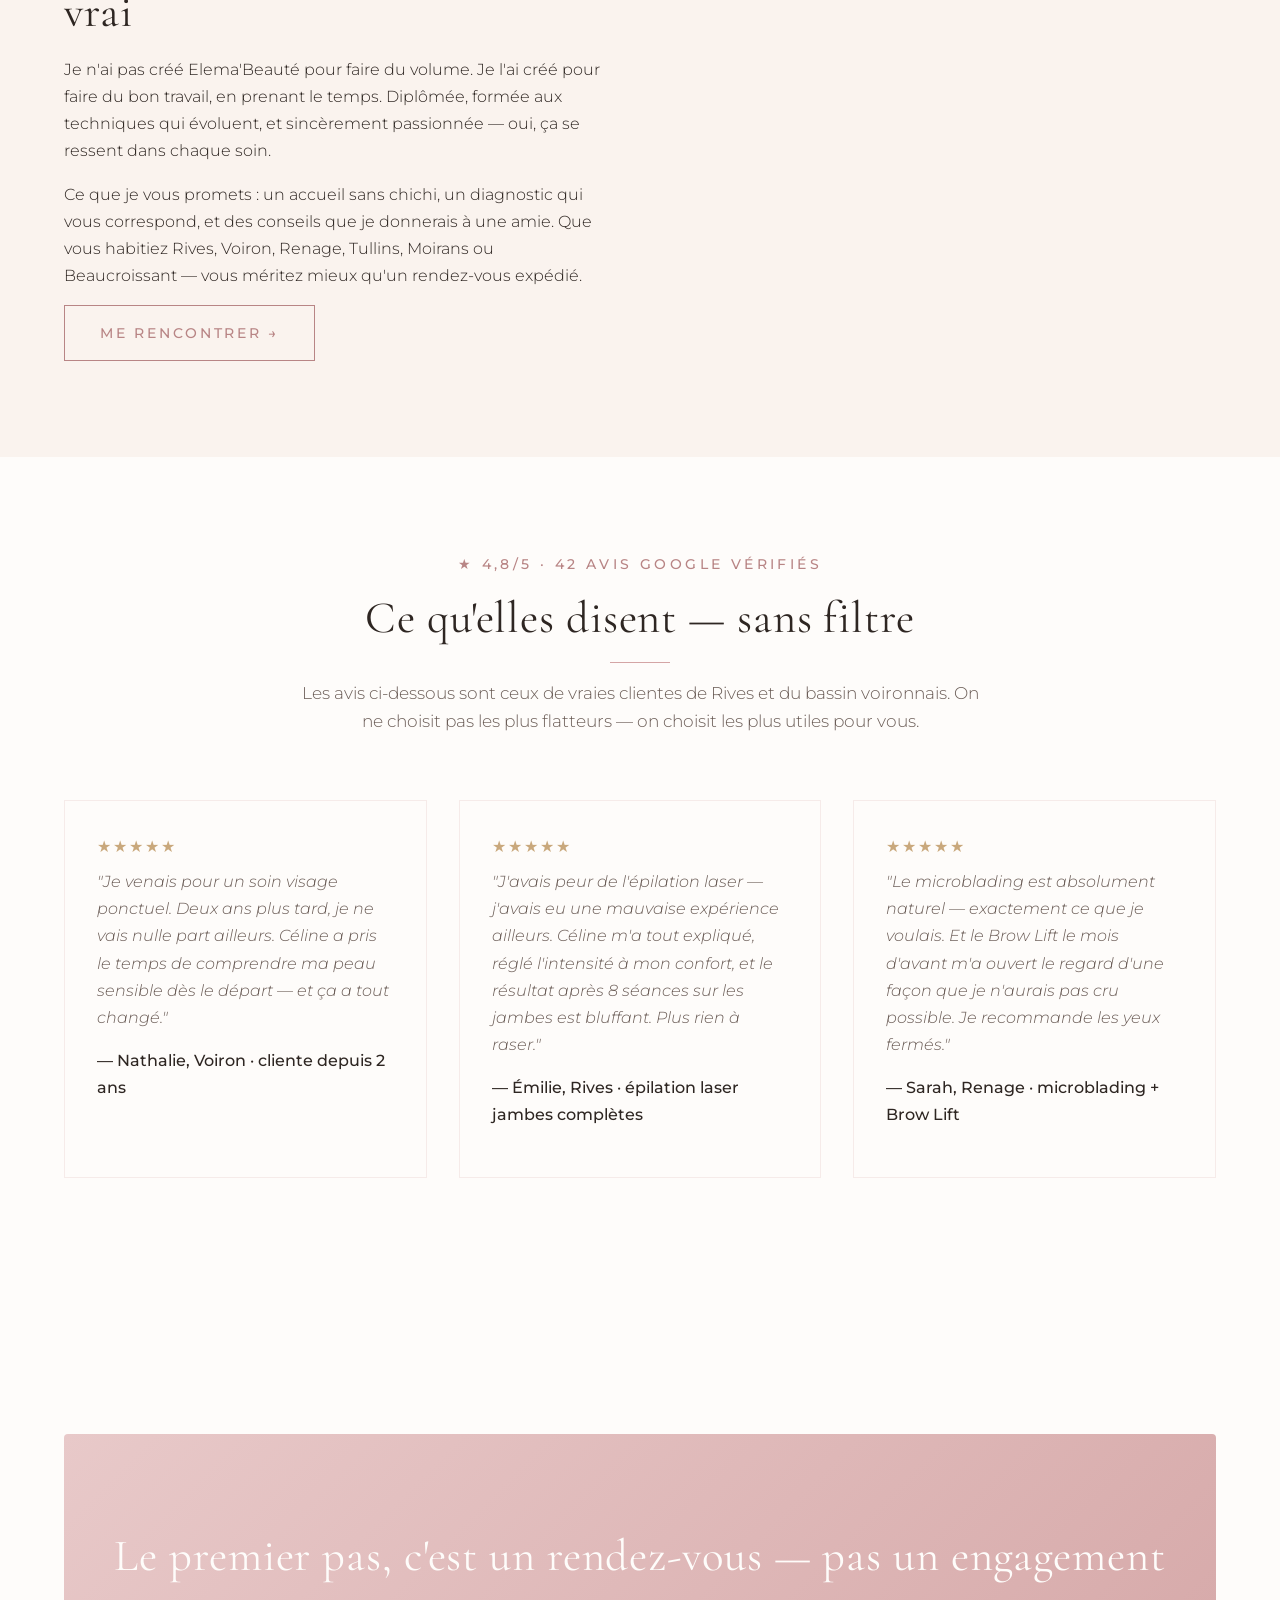
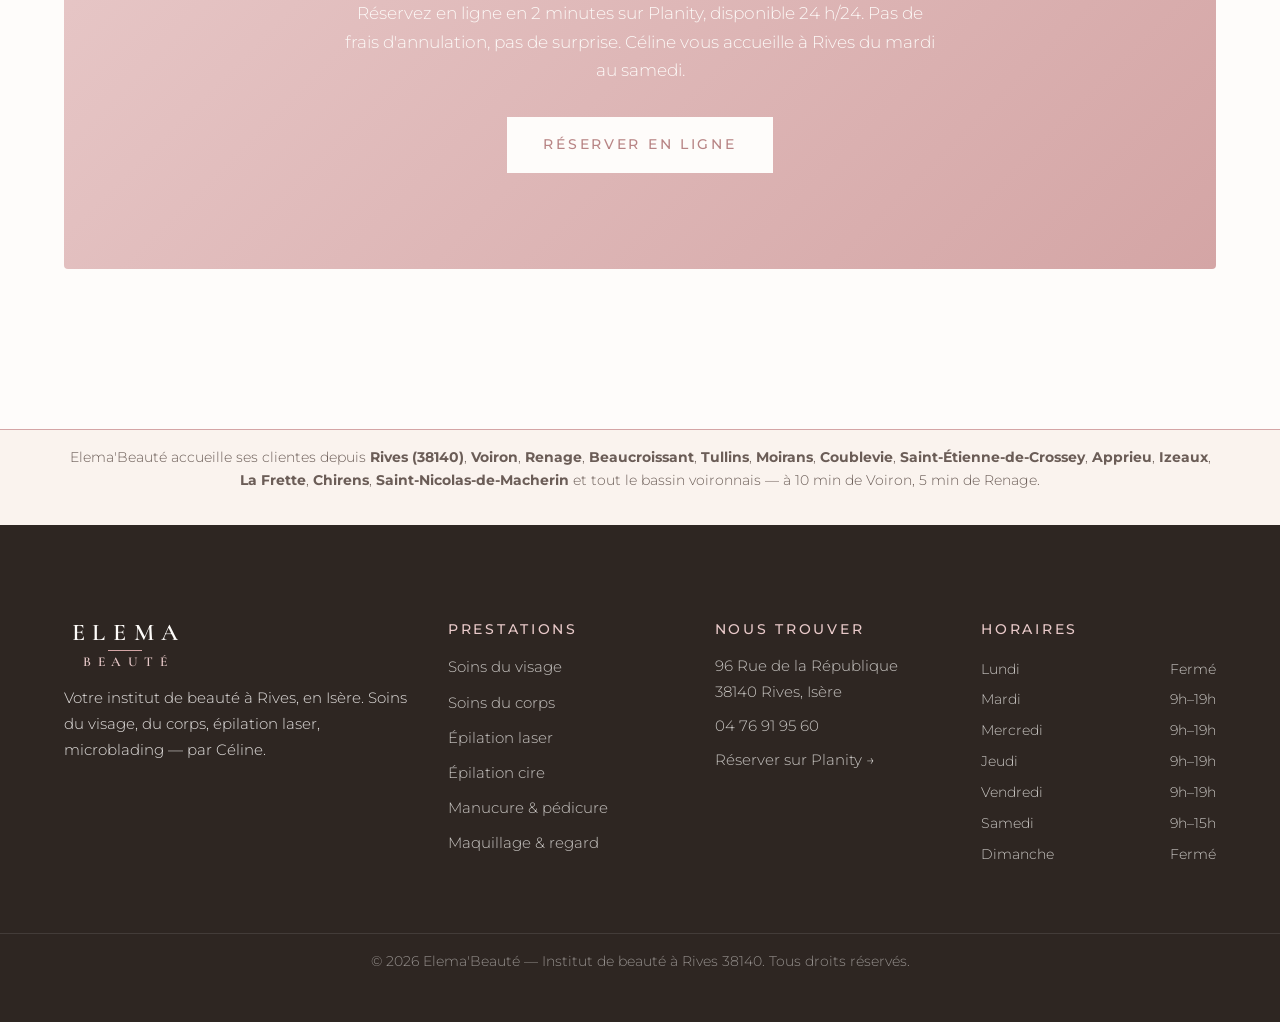
==== commit e2ffe20b: "Add LPG banner image to homepage hero Co-Authored-By: Claude Opus 4.8 <noreply@anthropic.com>" ====
--- a/index.html
+++ b/index.html
@@ -183,7 +183,7 @@
         </div>
       </div>
       <div class="hero-image">
-        <img src="images/hero-institut-elema-beaute-rives.jpg" alt="Institut de beauté Elema'Beauté à Rives en Isère — Céline" loading="eager" onerror="this.style.display='none'">
+        <img src="images/banner-elema-lpg.webp" alt="Appareil LPG endermologie — soins minceur et fermeté chez Elema'Beauté à Rives" loading="eager">
       </div>
     </div>
   </header>
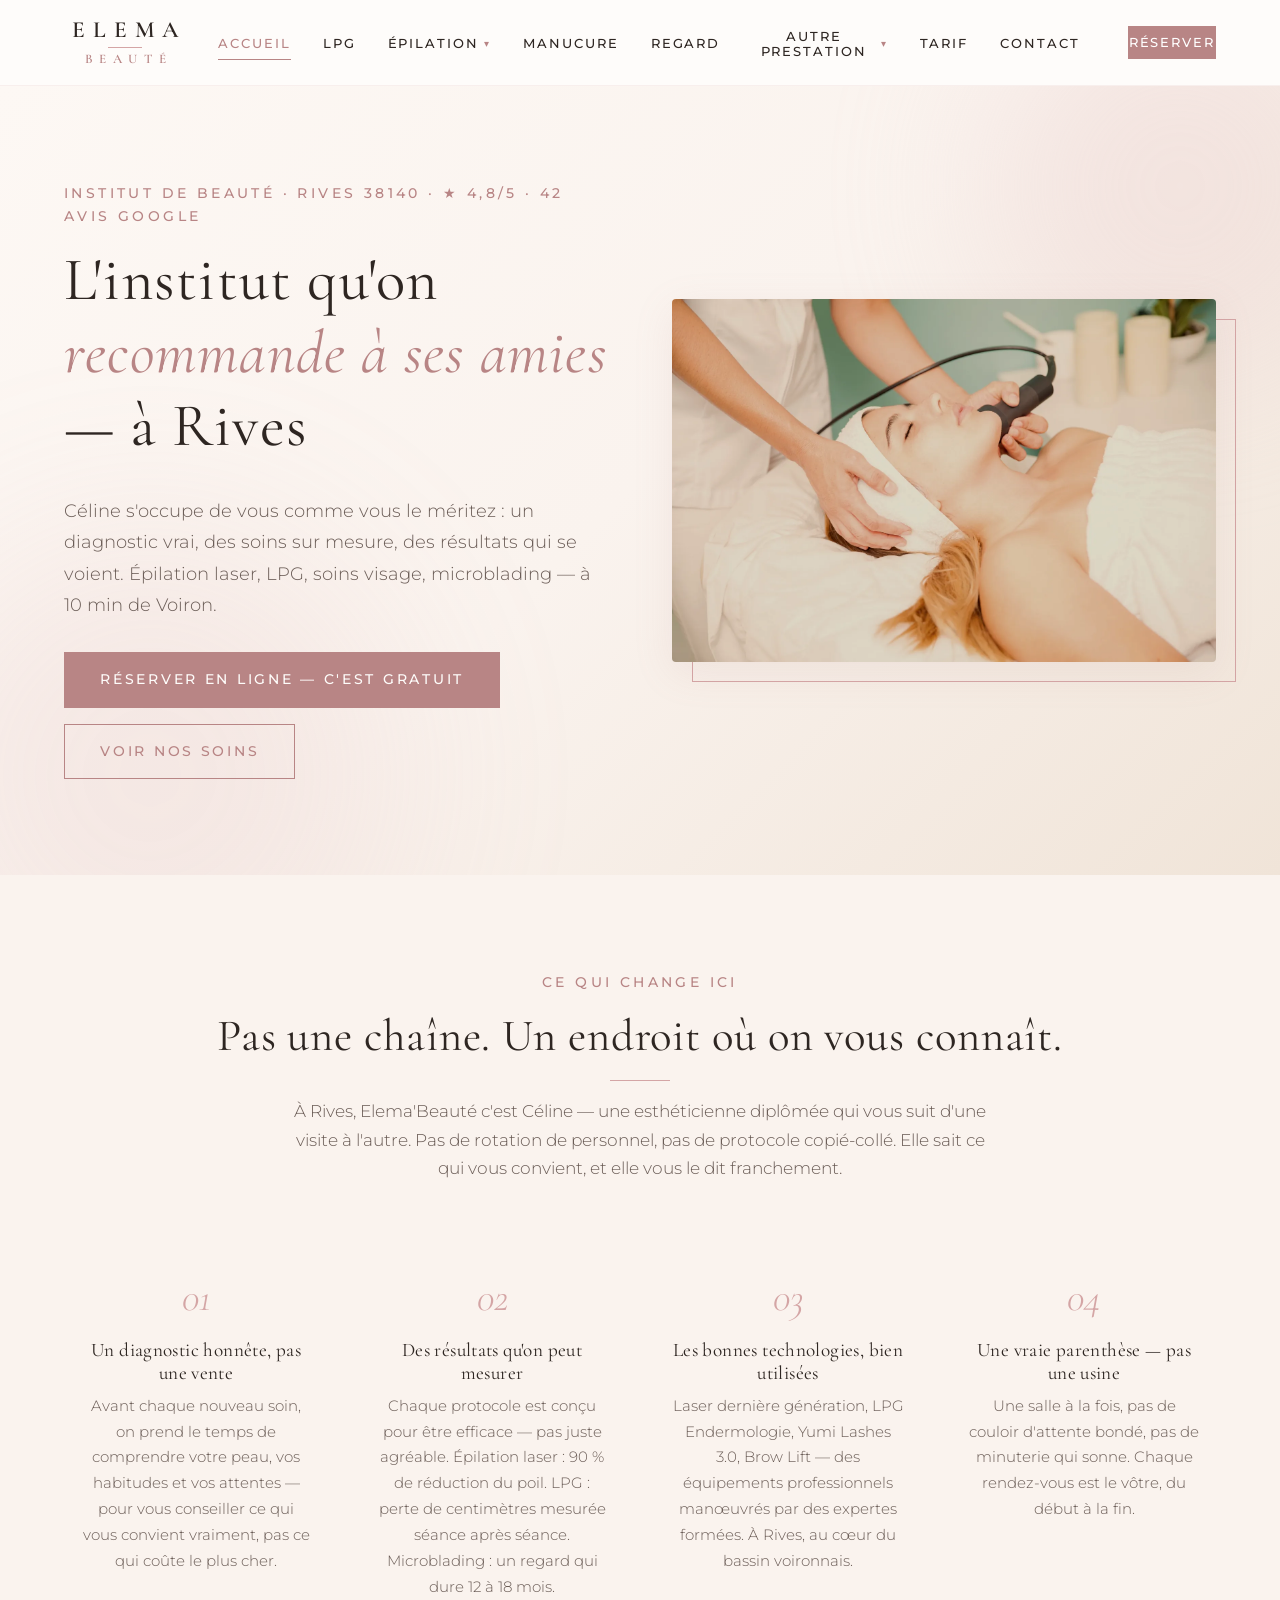
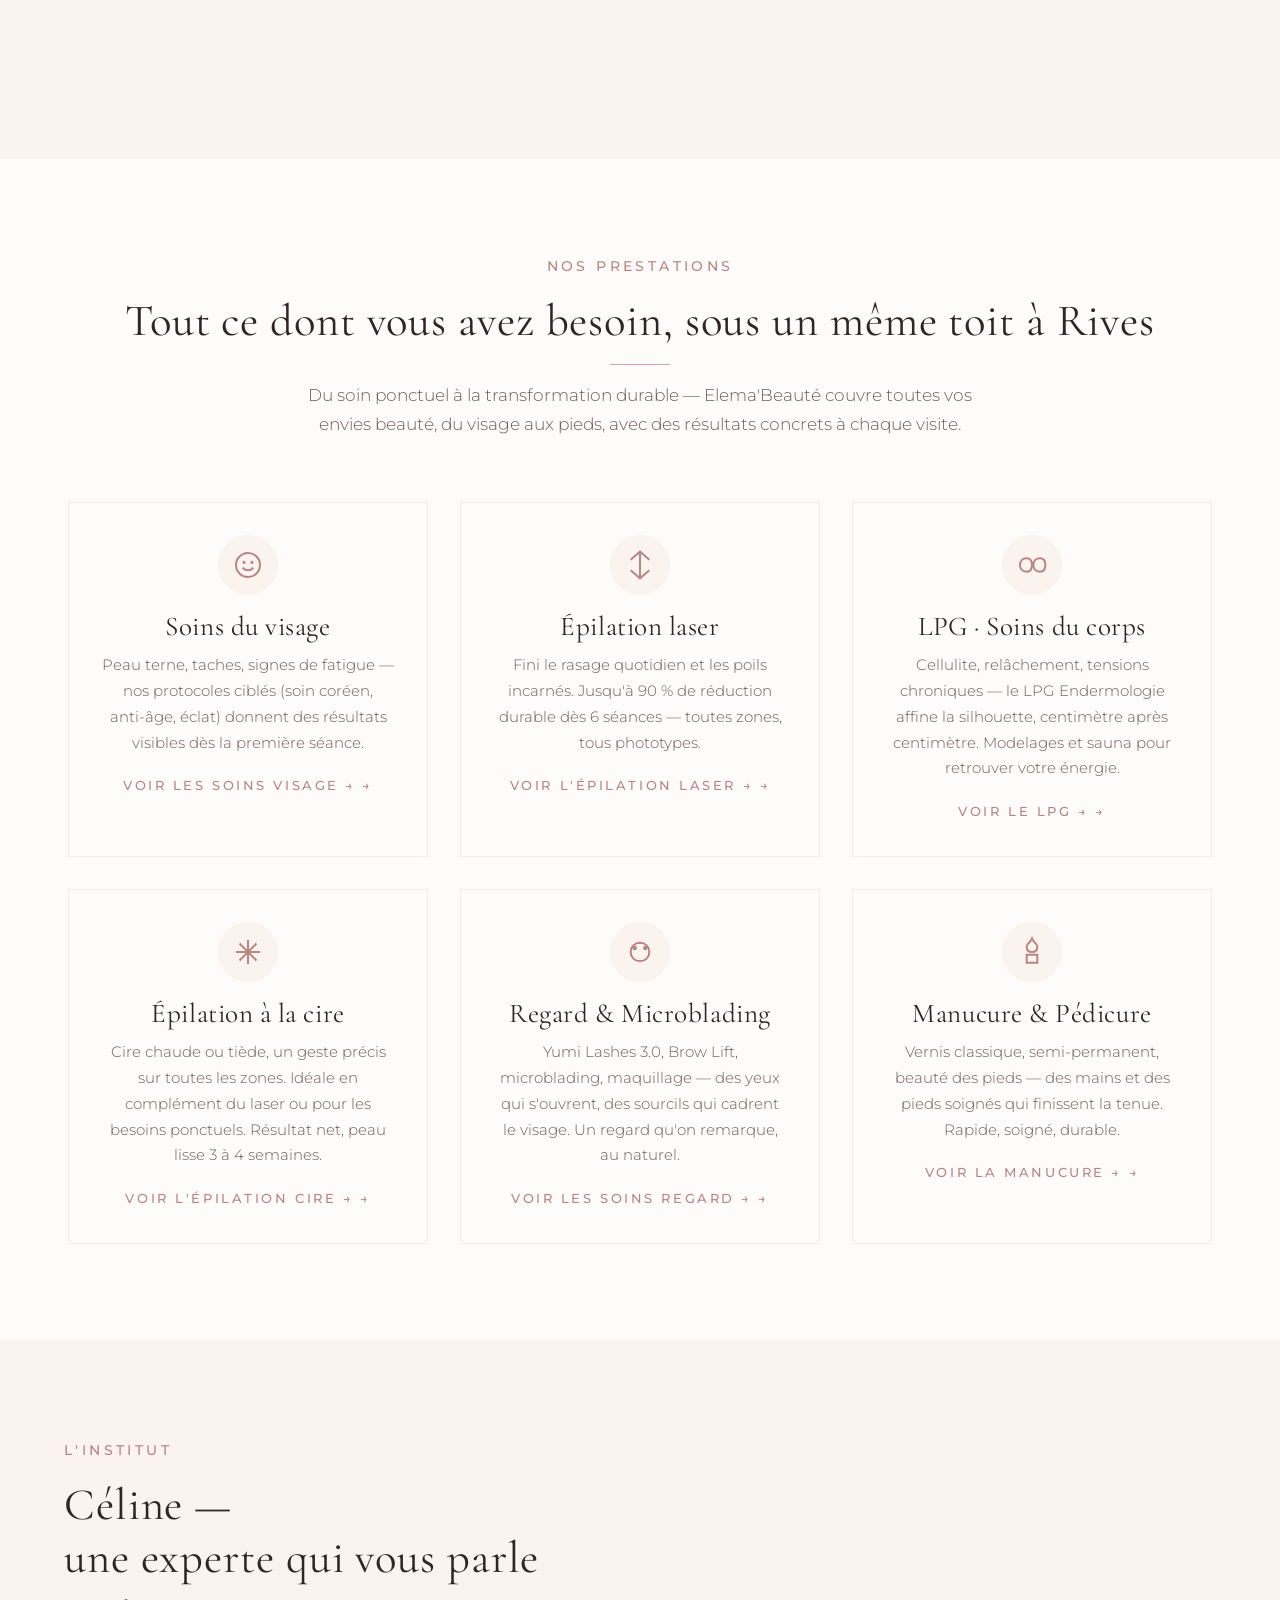
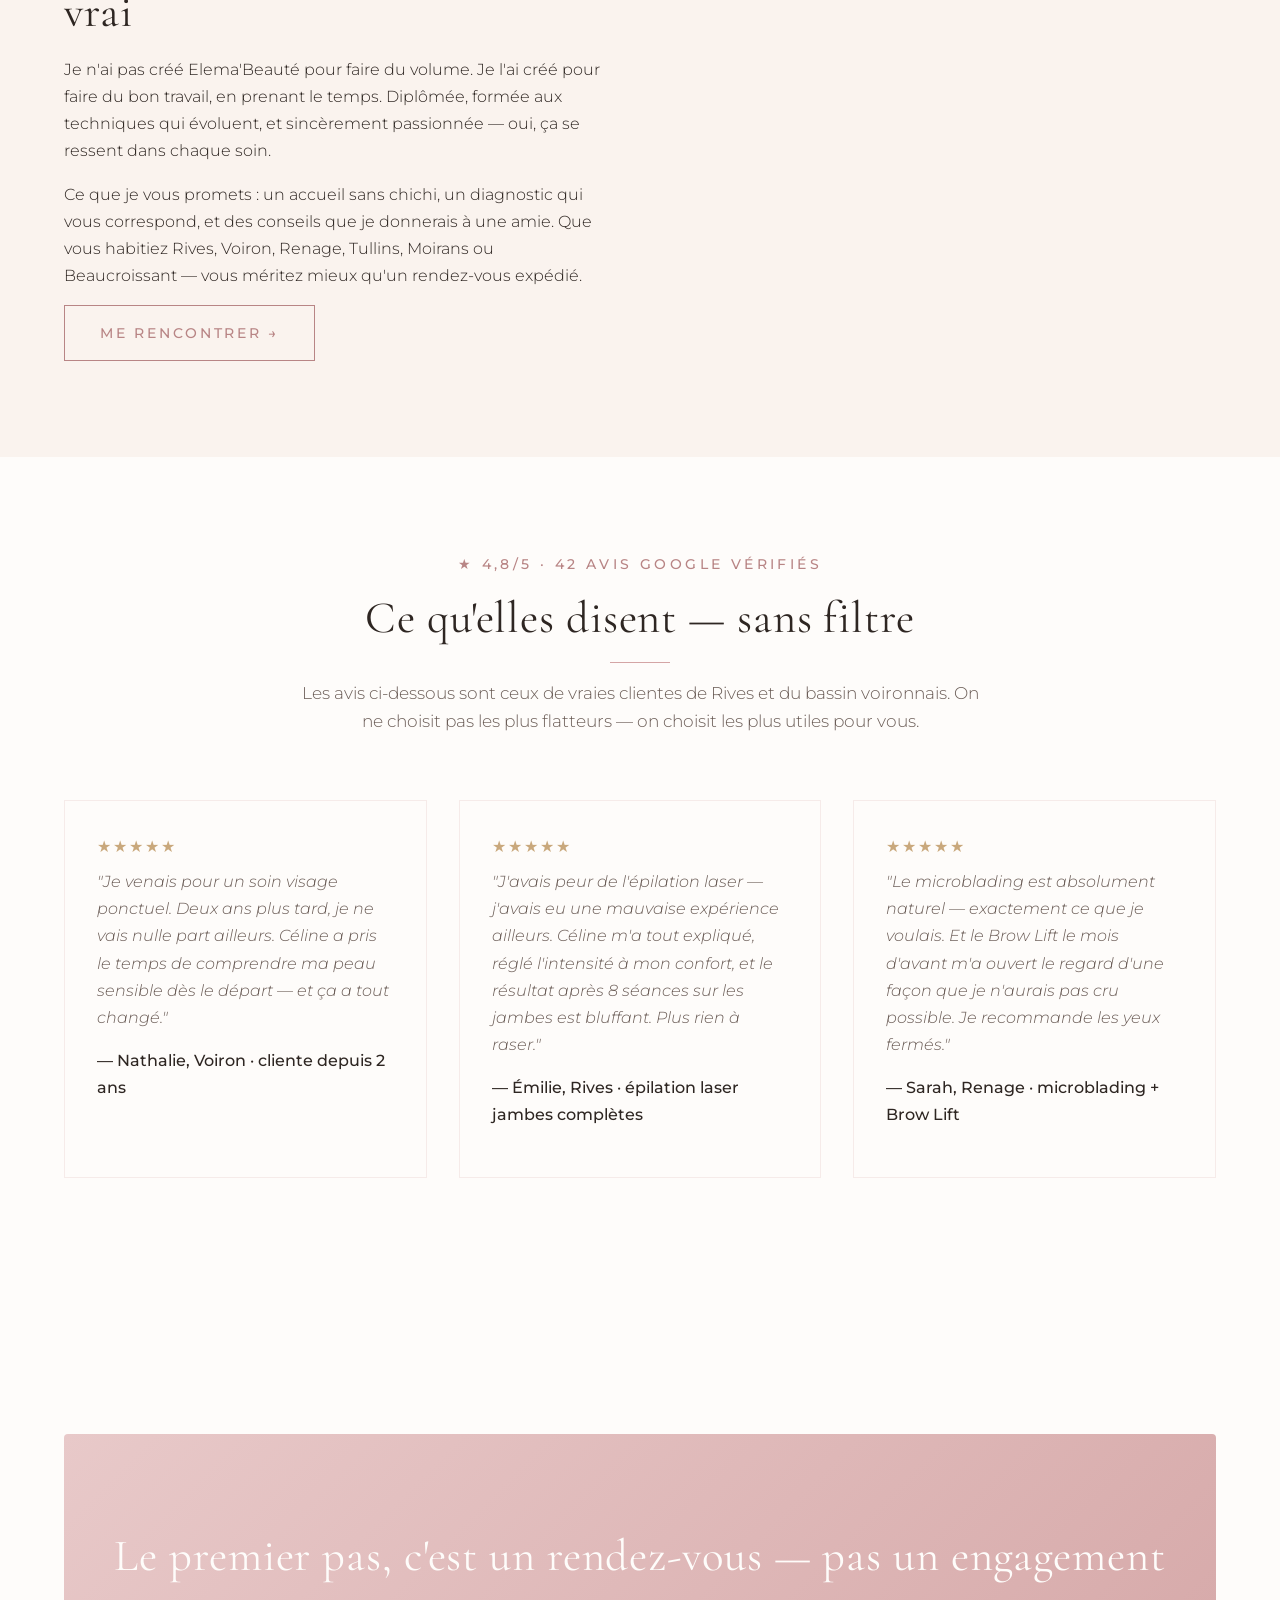
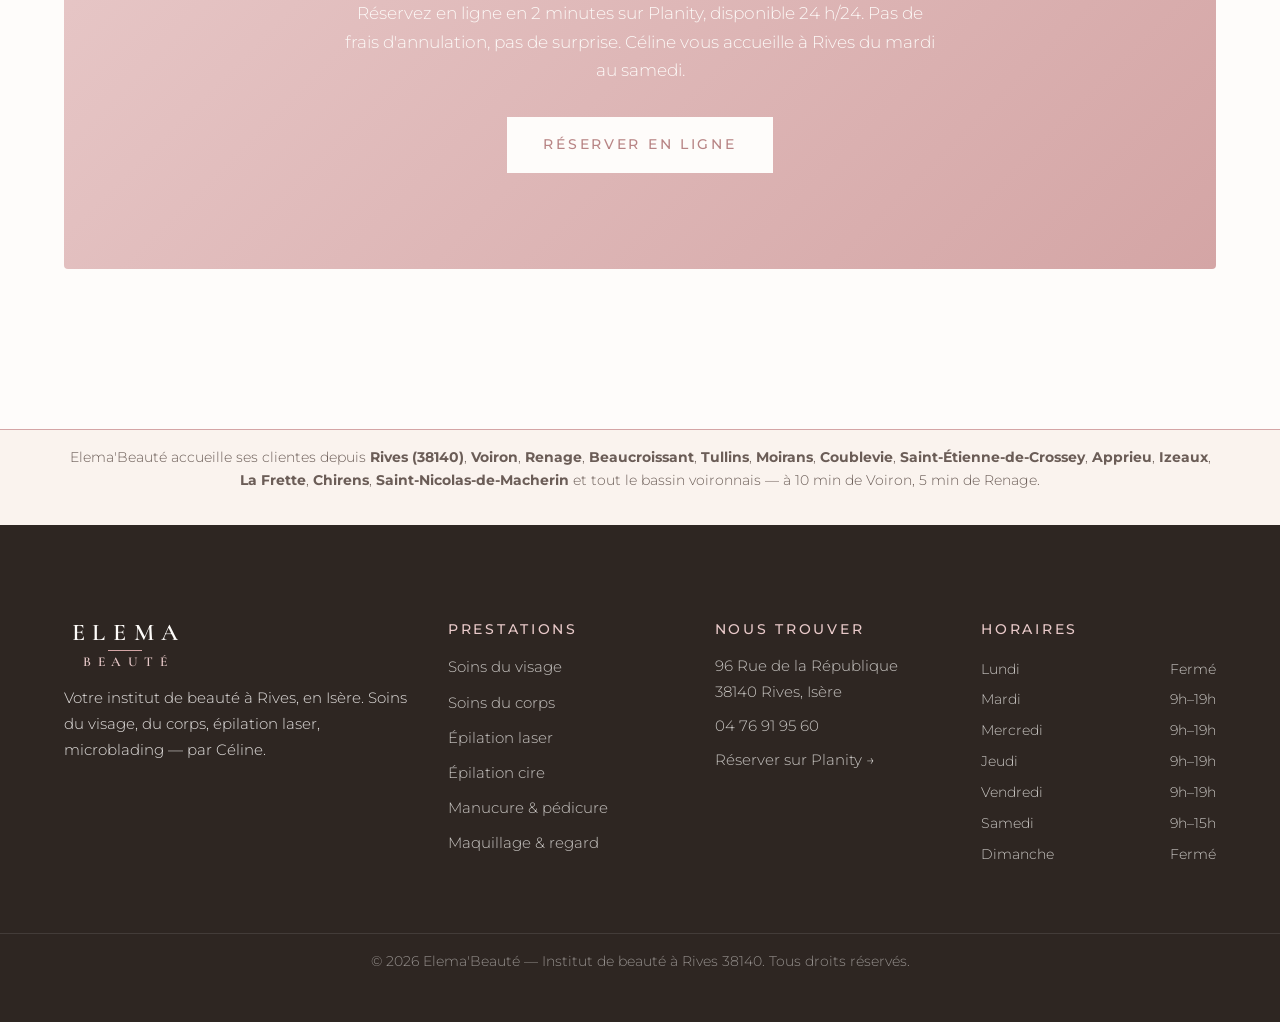
==== commit 5030ceb7: "Replace homepage hero with warm facial-treatment photo, color-graded to match palette - New hero: cl" ====
--- a/index.html
+++ b/index.html
@@ -183,7 +183,7 @@
         </div>
       </div>
       <div class="hero-image">
-        <img src="images/banner-elema-lpg.webp" alt="Appareil LPG endermologie — soins minceur et fermeté chez Elema'Beauté à Rives" loading="eager">
+        <img src="images/hero-elema-institut.webp" alt="Cliente en soin du visage sur mesure à l'institut Elema'Beauté à Rives, en Isère" loading="eager">
       </div>
     </div>
   </header>
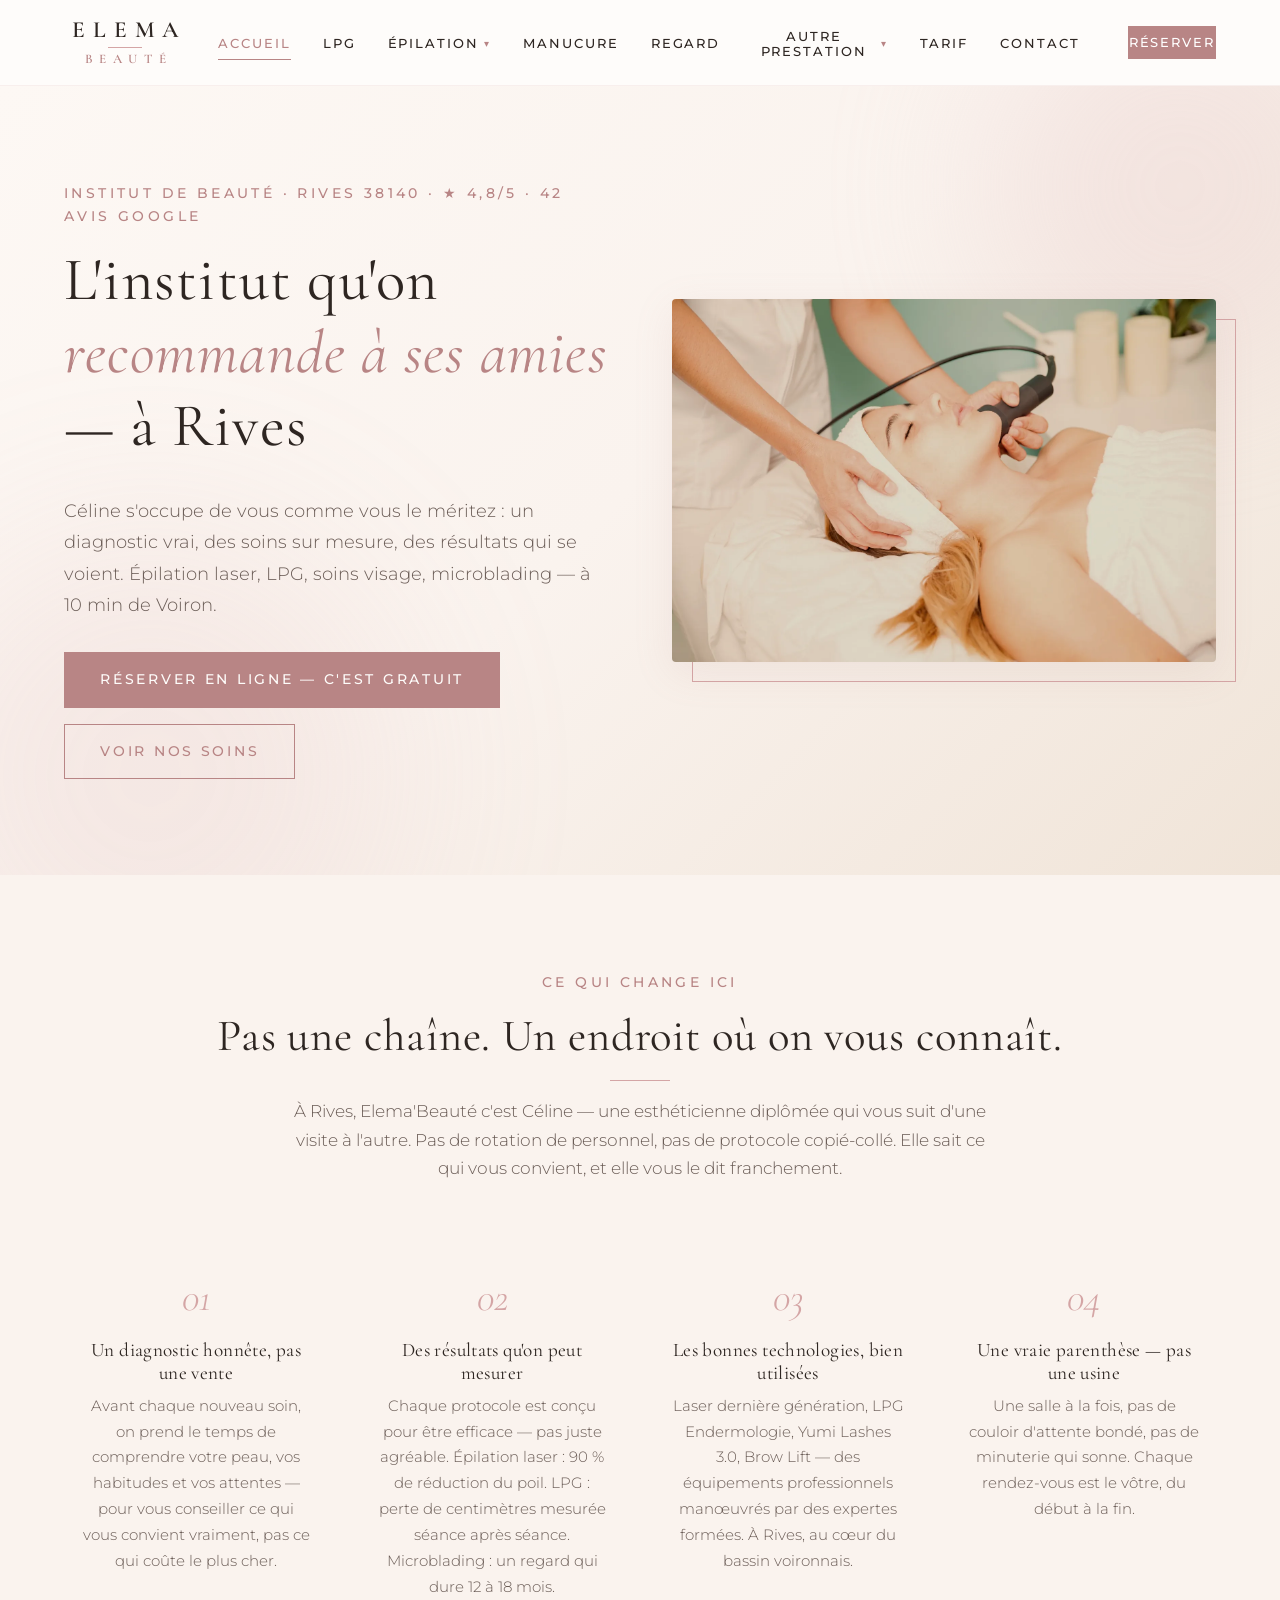
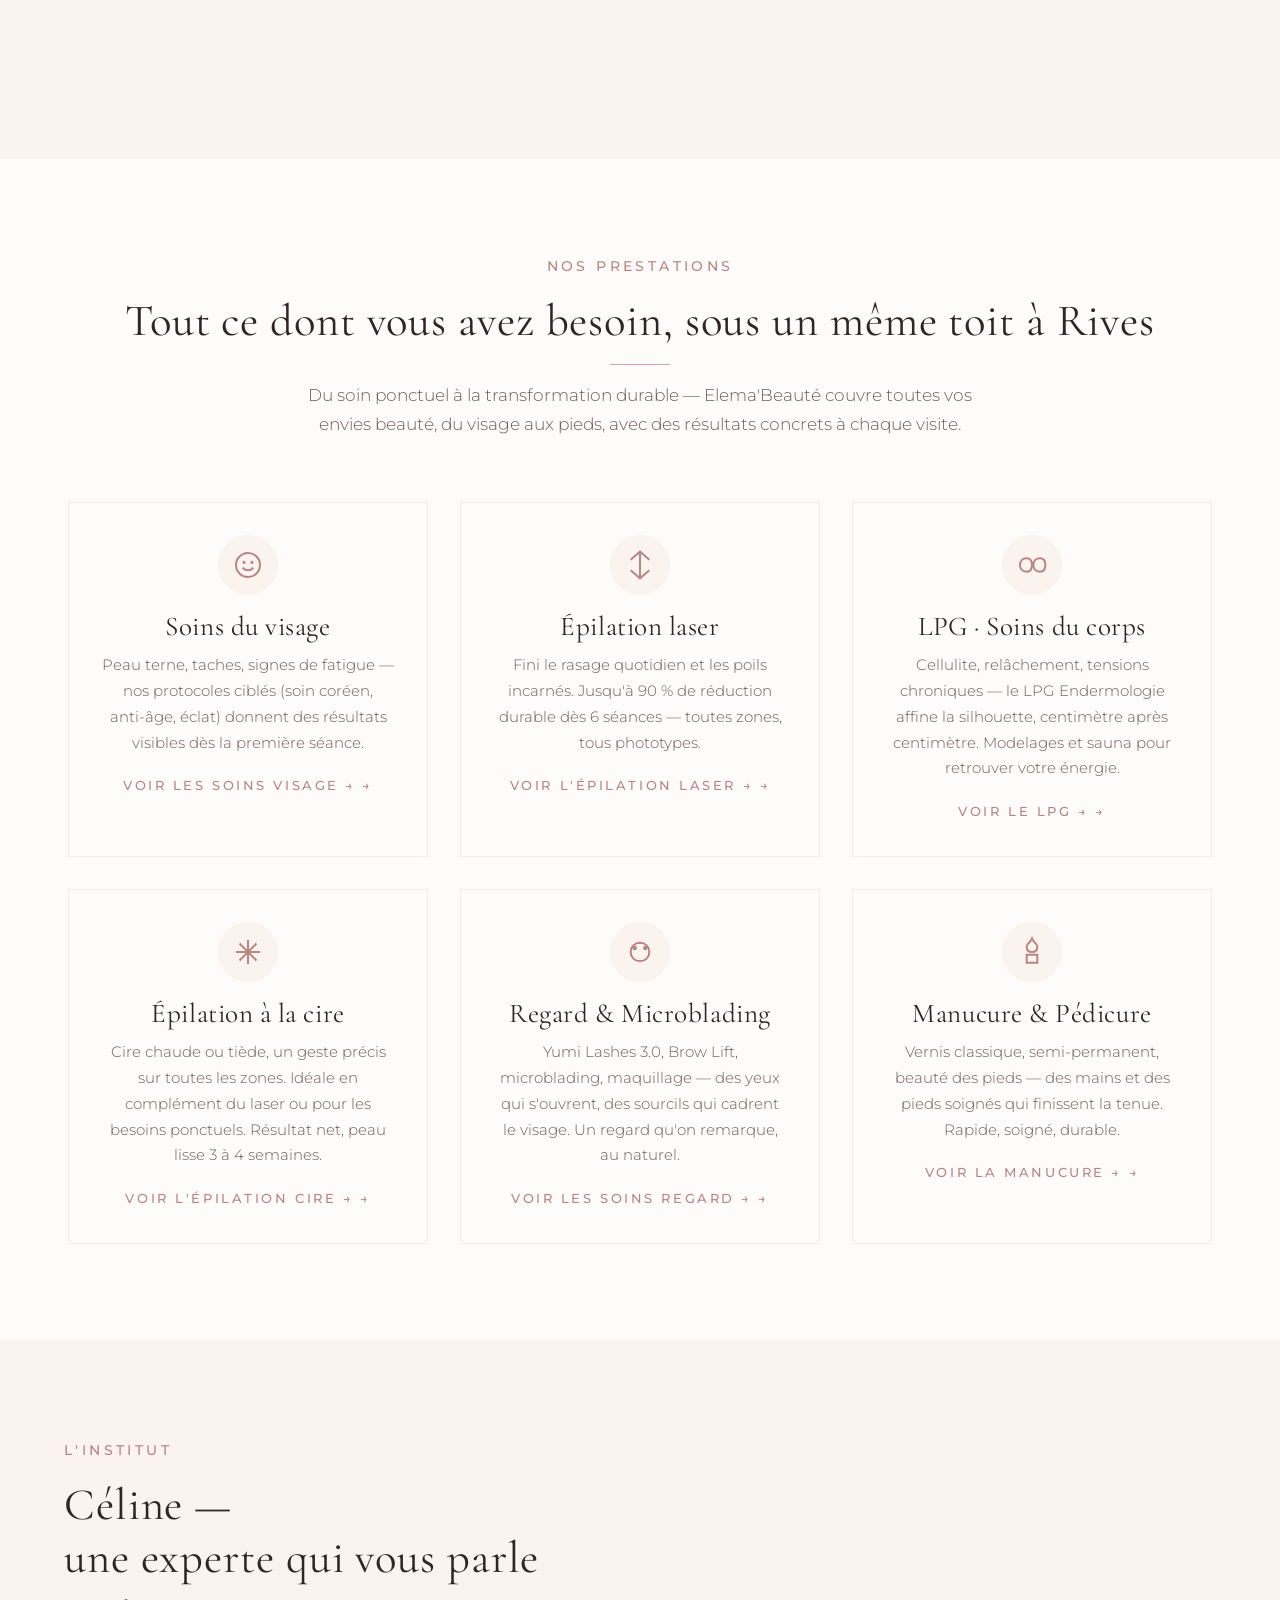
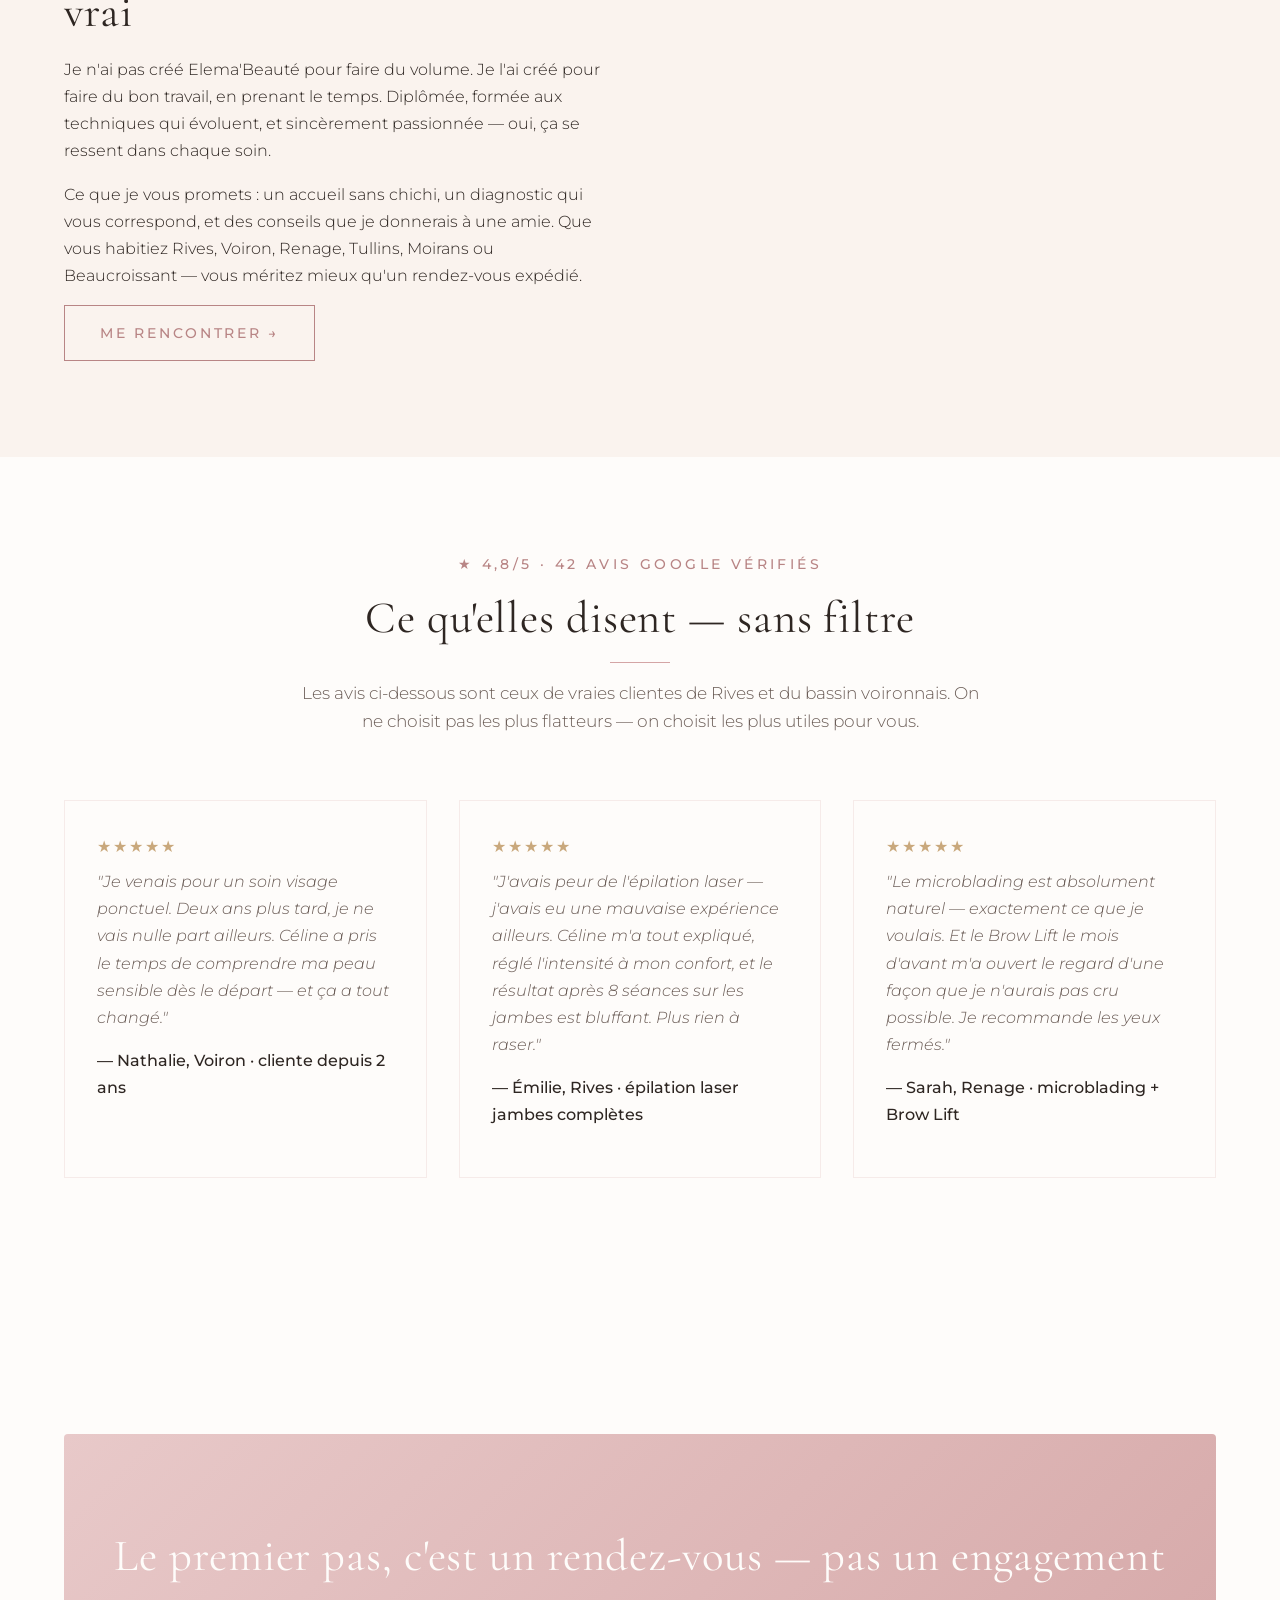
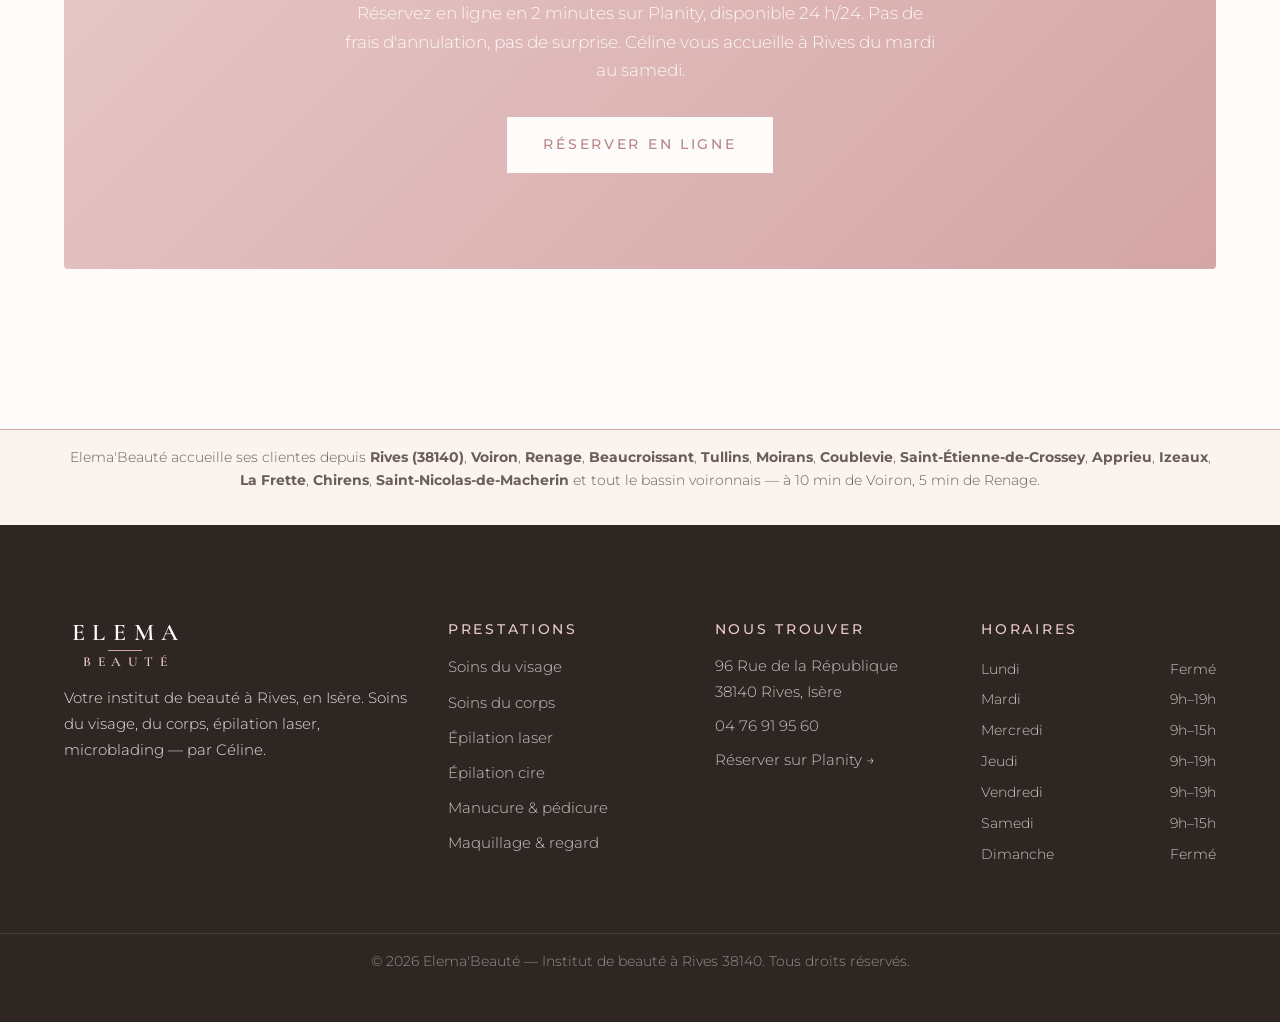
==== commit 1082b7ad: "Update Wednesday hours to 9h-15h site-wide (footers, contact, schema) Co-Authored-By: Claude Opus 4." ====
--- a/index.html
+++ b/index.html
@@ -87,7 +87,7 @@
     ],
     "openingHoursSpecification": [
       { "@type": "OpeningHoursSpecification", "dayOfWeek": "Tuesday", "opens": "09:00", "closes": "19:00" },
-      { "@type": "OpeningHoursSpecification", "dayOfWeek": "Wednesday", "opens": "09:00", "closes": "19:00" },
+      { "@type": "OpeningHoursSpecification", "dayOfWeek": "Wednesday", "opens": "09:00", "closes": "15:00" },
       { "@type": "OpeningHoursSpecification", "dayOfWeek": "Thursday", "opens": "09:00", "closes": "19:00" },
       { "@type": "OpeningHoursSpecification", "dayOfWeek": "Friday", "opens": "09:00", "closes": "19:00" },
       { "@type": "OpeningHoursSpecification", "dayOfWeek": "Saturday", "opens": "09:00", "closes": "15:00" }
@@ -382,7 +382,7 @@
         <div class="footer-hours">
           <div><span>Lundi</span><span>Fermé</span></div>
           <div><span>Mardi</span><span>9h–19h</span></div>
-          <div><span>Mercredi</span><span>9h–19h</span></div>
+          <div><span>Mercredi</span><span>9h–15h</span></div>
           <div><span>Jeudi</span><span>9h–19h</span></div>
           <div><span>Vendredi</span><span>9h–19h</span></div>
           <div><span>Samedi</span><span>9h–15h</span></div>
--- a/css/style.css
+++ b/css/style.css
@@ -557,6 +557,305 @@
   font-size: 1.1rem;
 }
 
+/* Page-hero avec bannière (2 colonnes : texte + image) */
+.page-hero--banner {
+  text-align: left;
+}
+
+.page-hero--banner .container {
+  display: grid;
+  grid-template-columns: 1.15fr 1fr;
+  gap: var(--space-lg);
+  align-items: center;
+}
+
+.page-hero--banner p {
+  max-width: 560px;
+  margin: 0;
+}
+
+.page-hero--banner .page-hero-image {
+  position: relative;
+}
+
+.page-hero--banner .page-hero-image img {
+  border-radius: 4px;
+  box-shadow: var(--shadow-medium);
+}
+
+.page-hero--banner .page-hero-image::before {
+  content: "";
+  position: absolute;
+  top: 18px;
+  left: 18px;
+  right: -18px;
+  bottom: -18px;
+  border: 1px solid var(--rose-poudre);
+  z-index: -1;
+}
+
+@media (max-width: 968px) {
+  .page-hero--banner {
+    text-align: center;
+  }
+  .page-hero--banner .container {
+    grid-template-columns: 1fr;
+  }
+  .page-hero--banner p {
+    margin: 0 auto;
+  }
+  .page-hero--banner .page-hero-image {
+    order: -1;
+    margin-bottom: var(--space-md);
+  }
+  .page-hero--banner .page-hero-image::before {
+    display: none;
+  }
+}
+
+/* Carrousel (bannière multi-images) */
+.carousel {
+  position: relative;
+  overflow: hidden;
+  border-radius: 4px;
+  box-shadow: var(--shadow-medium);
+}
+
+.carousel-track {
+  position: relative;
+  aspect-ratio: 1 / 1;
+}
+
+.carousel-slide {
+  position: absolute;
+  inset: 0;
+  width: 100%;
+  height: 100%;
+  object-fit: cover;
+  opacity: 0;
+  transition: opacity 0.7s ease;
+  border-radius: 0;
+  box-shadow: none;
+}
+
+.carousel-slide.is-active {
+  opacity: 1;
+}
+
+.carousel-btn {
+  position: absolute;
+  top: 50%;
+  transform: translateY(-50%);
+  width: 40px;
+  height: 40px;
+  border: none;
+  background-color: rgba(254, 252, 250, 0.82);
+  color: var(--rose-poudre-fonce);
+  border-radius: 50%;
+  font-size: 1.6rem;
+  line-height: 1;
+  cursor: pointer;
+  display: flex;
+  align-items: center;
+  justify-content: center;
+  transition: background-color var(--transition-fast);
+  z-index: 2;
+}
+
+.carousel-btn:hover {
+  background-color: #fff;
+}
+
+.carousel-prev { left: 12px; }
+.carousel-next { right: 12px; }
+
+.carousel-dots {
+  position: absolute;
+  bottom: 14px;
+  left: 50%;
+  transform: translateX(-50%);
+  display: flex;
+  gap: 8px;
+  z-index: 2;
+}
+
+.carousel-dot {
+  width: 9px;
+  height: 9px;
+  border-radius: 50%;
+  border: none;
+  padding: 0;
+  background-color: rgba(254, 252, 250, 0.6);
+  cursor: pointer;
+  transition: background-color var(--transition-fast), transform var(--transition-fast);
+}
+
+.carousel-dot.is-active {
+  background-color: #fff;
+  transform: scale(1.25);
+}
+
+/* Slider Avant / Après */
+.ba-slider {
+  position: relative;
+  max-width: 480px;
+  margin: var(--space-md) auto 0;
+  aspect-ratio: 746 / 978;
+  overflow: hidden;
+  border-radius: 4px;
+  box-shadow: var(--shadow-medium);
+  user-select: none;
+  touch-action: none;
+  --pos: 50%;
+}
+
+.ba-img {
+  position: absolute;
+  inset: 0;
+  width: 100%;
+  height: 100%;
+  object-fit: cover;
+  display: block;
+}
+
+.ba-before {
+  clip-path: inset(0 calc(100% - var(--pos)) 0 0);
+}
+
+.ba-divider {
+  position: absolute;
+  top: 0;
+  bottom: 0;
+  left: var(--pos);
+  width: 2px;
+  margin-left: -1px;
+  background-color: #fff;
+  box-shadow: 0 0 8px rgba(0, 0, 0, 0.35);
+  pointer-events: none;
+}
+
+.ba-handle {
+  position: absolute;
+  top: 50%;
+  left: var(--pos);
+  width: 46px;
+  height: 46px;
+  transform: translate(-50%, -50%);
+  background-color: rgba(255, 255, 255, 0.92);
+  border-radius: 50%;
+  display: flex;
+  align-items: center;
+  justify-content: center;
+  color: var(--rose-poudre-fonce);
+  font-size: 1.2rem;
+  letter-spacing: -0.05em;
+  box-shadow: 0 2px 10px rgba(0, 0, 0, 0.3);
+  pointer-events: none;
+}
+
+.ba-label {
+  position: absolute;
+  top: 12px;
+  padding: 4px 12px;
+  font-family: var(--font-sans);
+  font-size: 0.68rem;
+  font-weight: 500;
+  letter-spacing: 0.18em;
+  text-transform: uppercase;
+  color: #fff;
+  background-color: rgba(46, 38, 34, 0.55);
+  border-radius: 20px;
+  pointer-events: none;
+}
+
+.ba-label-before { left: 12px; }
+.ba-label-after { right: 12px; }
+
+.ba-range {
+  position: absolute;
+  inset: 0;
+  width: 100%;
+  height: 100%;
+  margin: 0;
+  opacity: 0;
+  cursor: ew-resize;
+}
+
+/* Galerie carrousel (réalisations) */
+.gallery {
+  position: relative;
+  margin-top: var(--space-md);
+}
+
+.gallery-track {
+  display: flex;
+  gap: var(--space-sm);
+  overflow-x: auto;
+  scroll-snap-type: x mandatory;
+  scroll-behavior: smooth;
+  -webkit-overflow-scrolling: touch;
+  scrollbar-width: none;
+  padding-bottom: 2px;
+}
+
+.gallery-track::-webkit-scrollbar {
+  display: none;
+}
+
+.gallery-item {
+  flex: 0 0 calc((100% - 2 * var(--space-sm)) / 3);
+  min-width: 0;
+  aspect-ratio: 3 / 4;
+  height: auto;
+  object-fit: cover;
+  border-radius: 4px;
+  scroll-snap-align: start;
+  box-shadow: var(--shadow-soft);
+  display: block;
+}
+
+.gallery-arrow {
+  position: absolute;
+  top: 50%;
+  transform: translateY(-50%);
+  width: 44px;
+  height: 44px;
+  border: none;
+  background-color: rgba(254, 252, 250, 0.9);
+  color: var(--rose-poudre-fonce);
+  border-radius: 50%;
+  font-size: 1.6rem;
+  line-height: 1;
+  cursor: pointer;
+  display: flex;
+  align-items: center;
+  justify-content: center;
+  box-shadow: 0 2px 10px rgba(46, 38, 34, 0.18);
+  transition: background-color var(--transition-fast);
+  z-index: 2;
+}
+
+.gallery-arrow:hover {
+  background-color: #fff;
+}
+
+.gallery-prev { left: -10px; }
+.gallery-next { right: -10px; }
+
+@media (max-width: 968px) {
+  .gallery-item {
+    flex-basis: calc((100% - var(--space-sm)) / 2);
+  }
+}
+
+@media (max-width: 600px) {
+  .gallery-item {
+    flex-basis: 82%;
+  }
+  .gallery-prev { left: 4px; }
+  .gallery-next { right: 4px; }
+}
+
 .breadcrumb {
   font-size: 0.85rem;
   color: var(--gris-clair);
